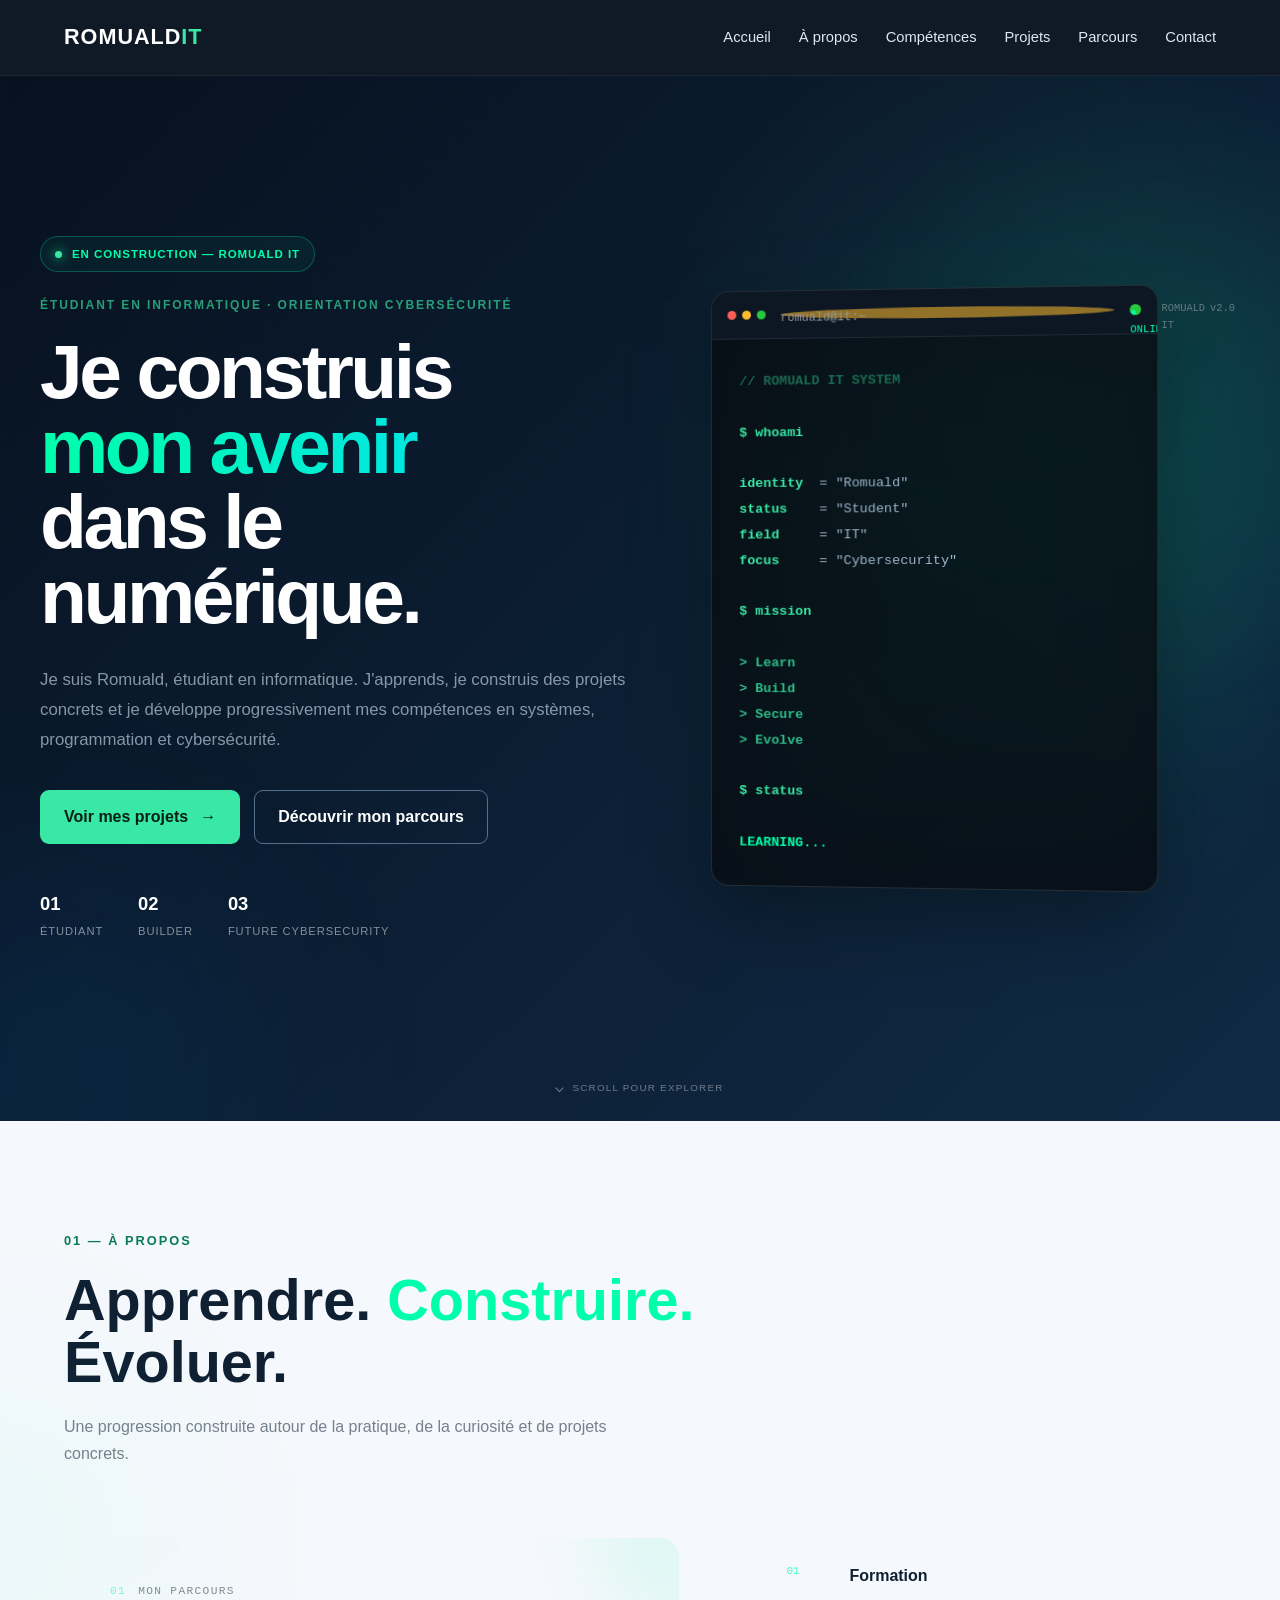
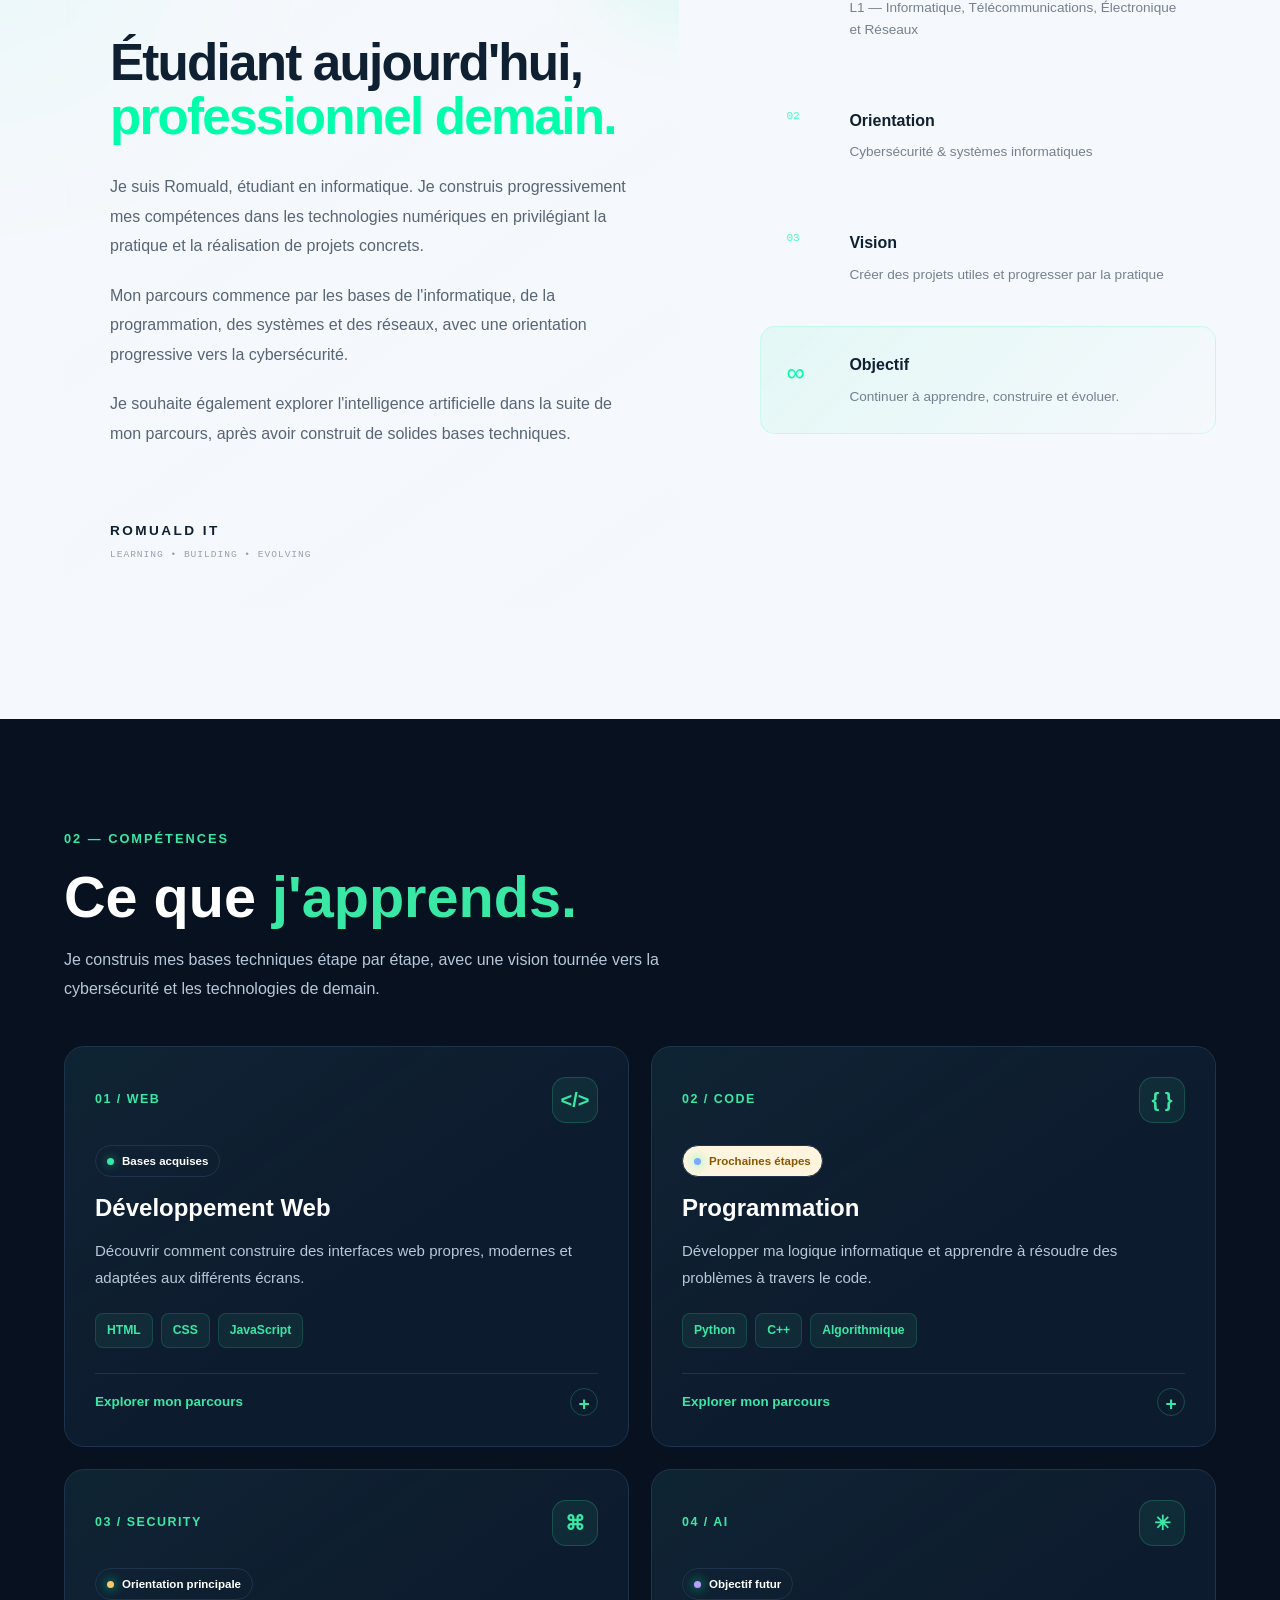
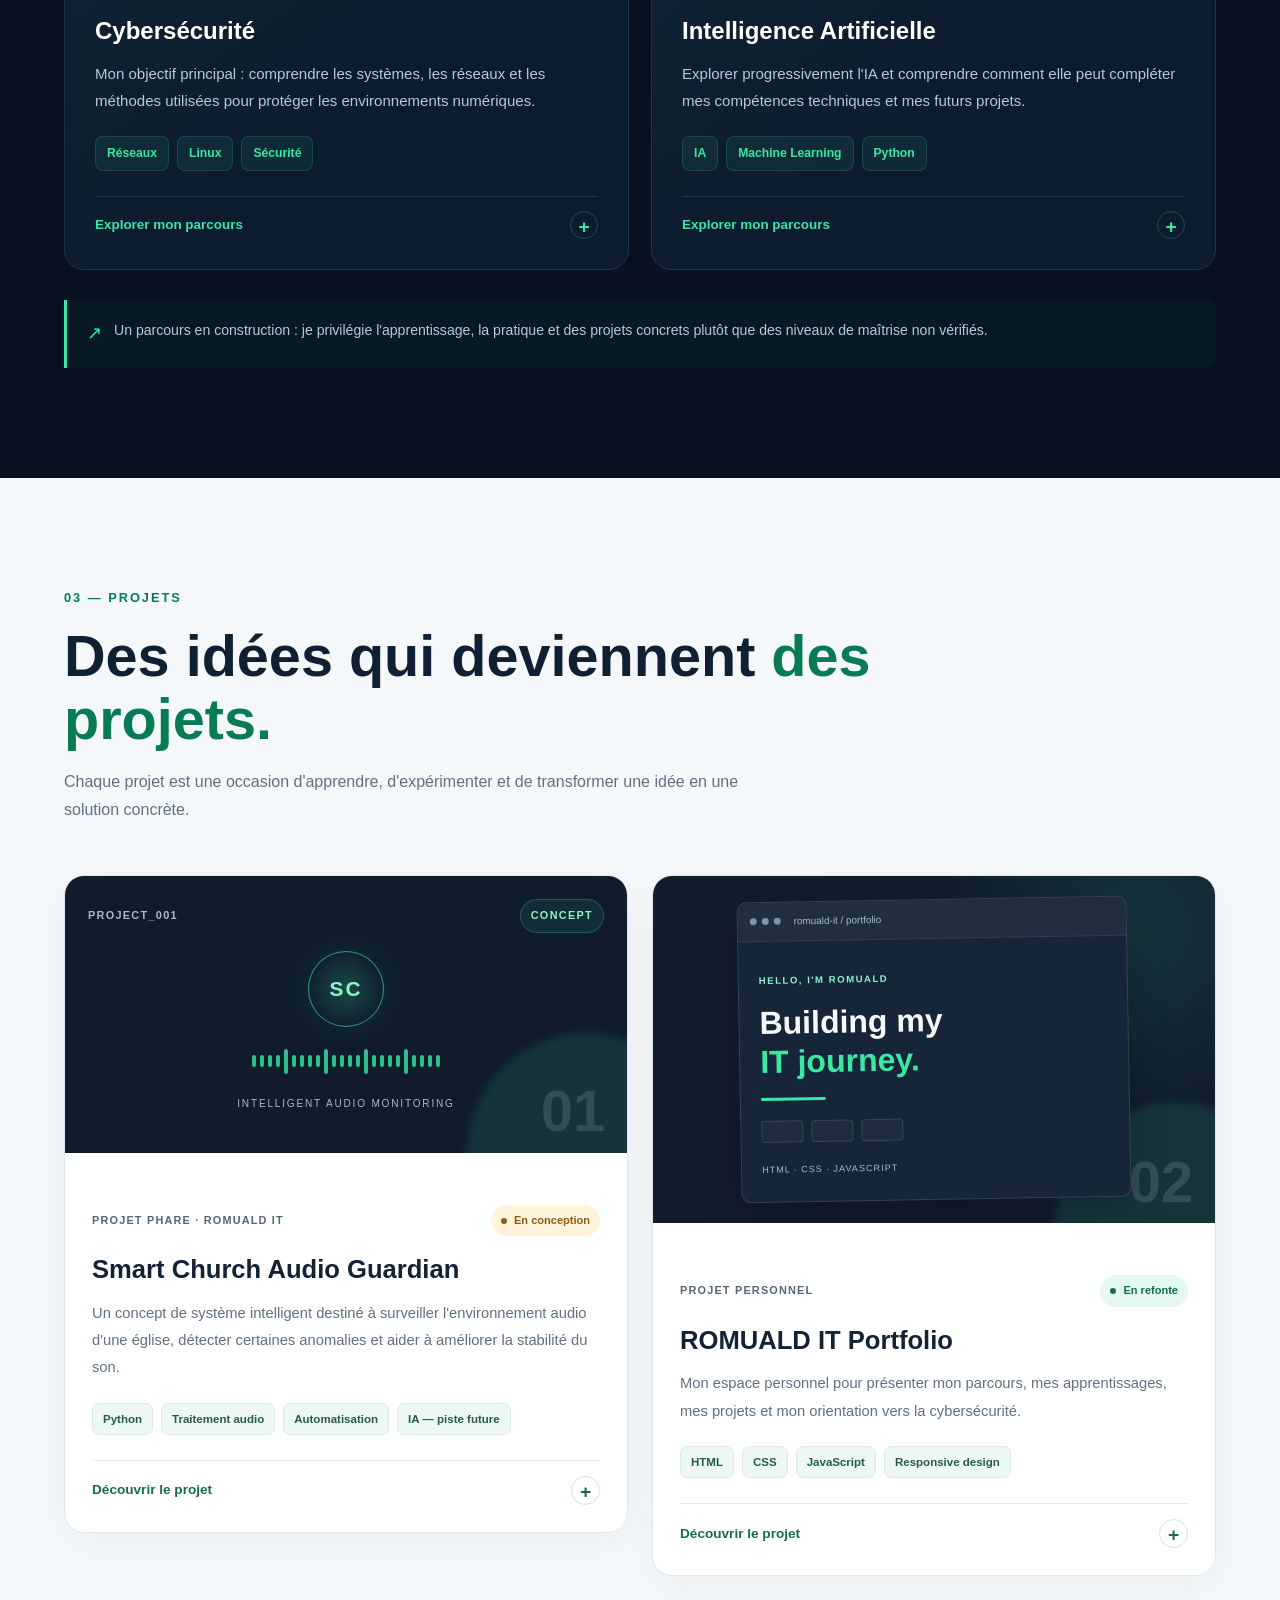
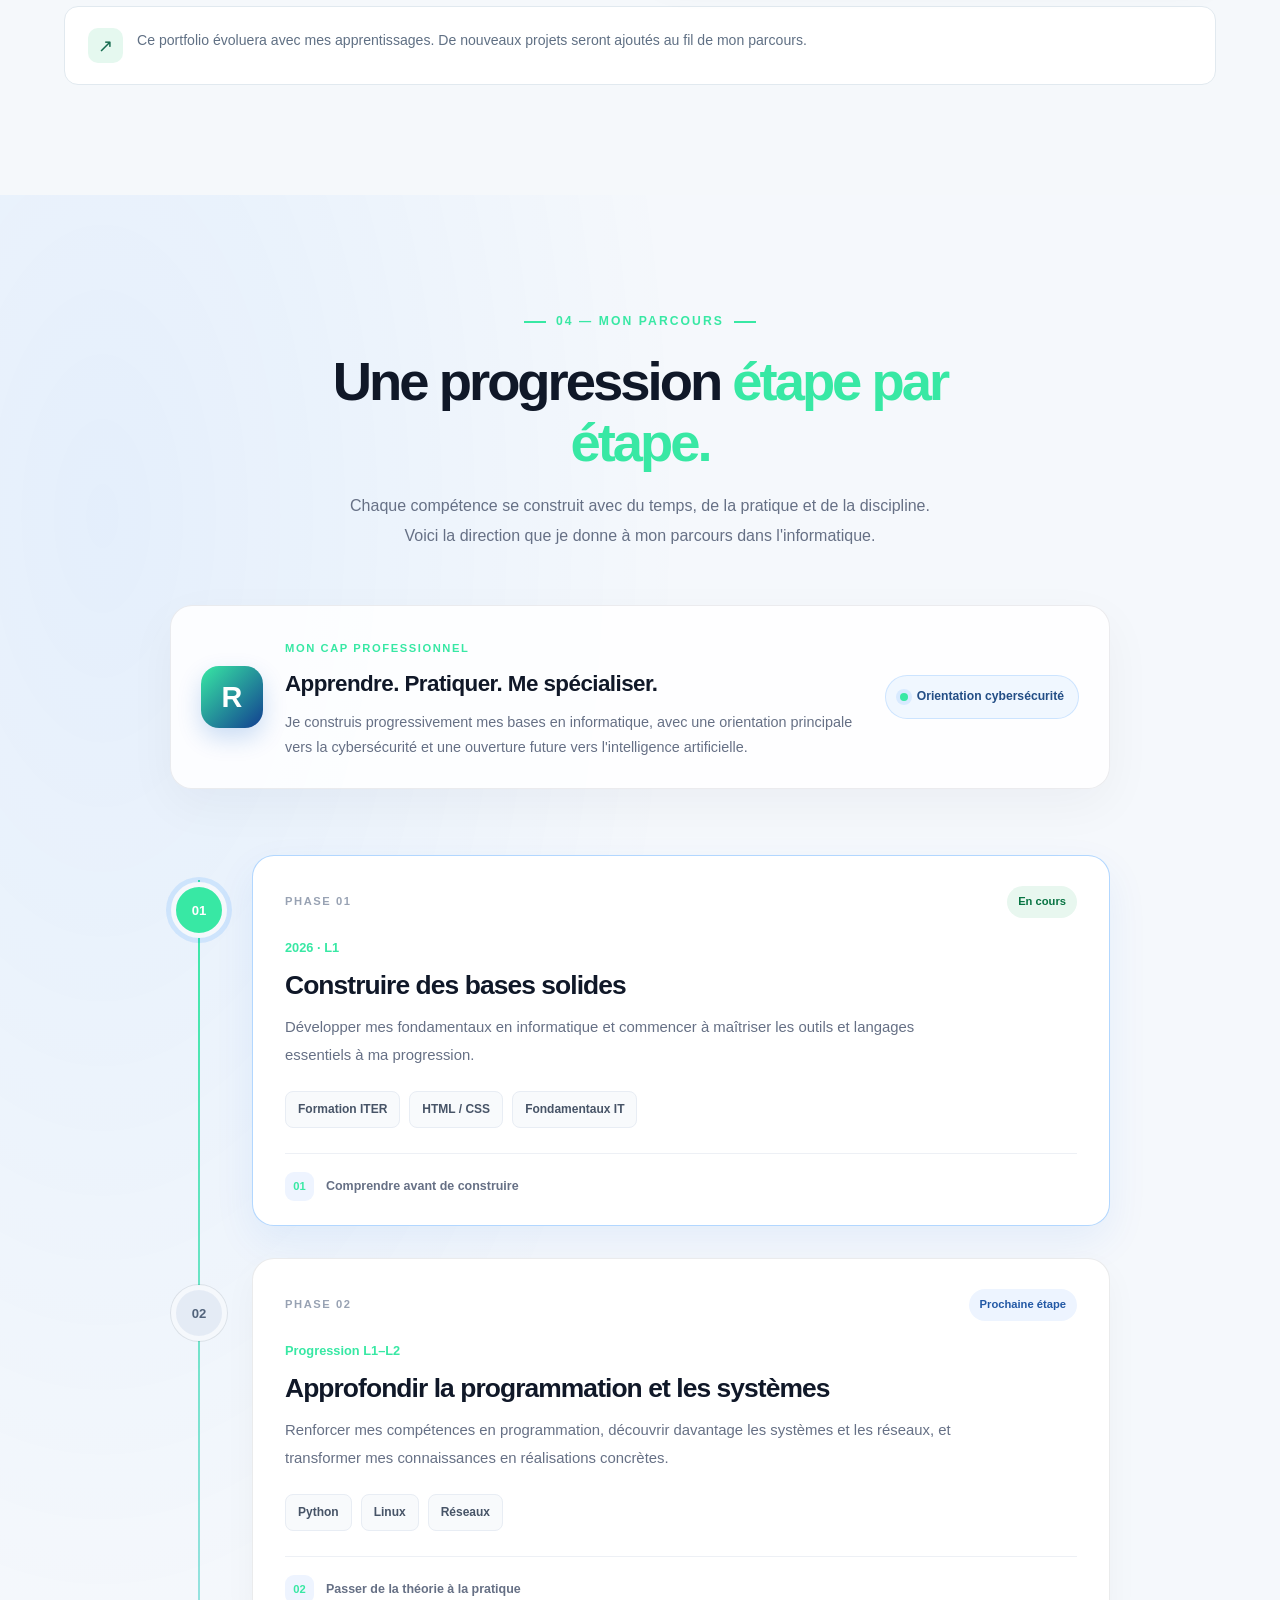
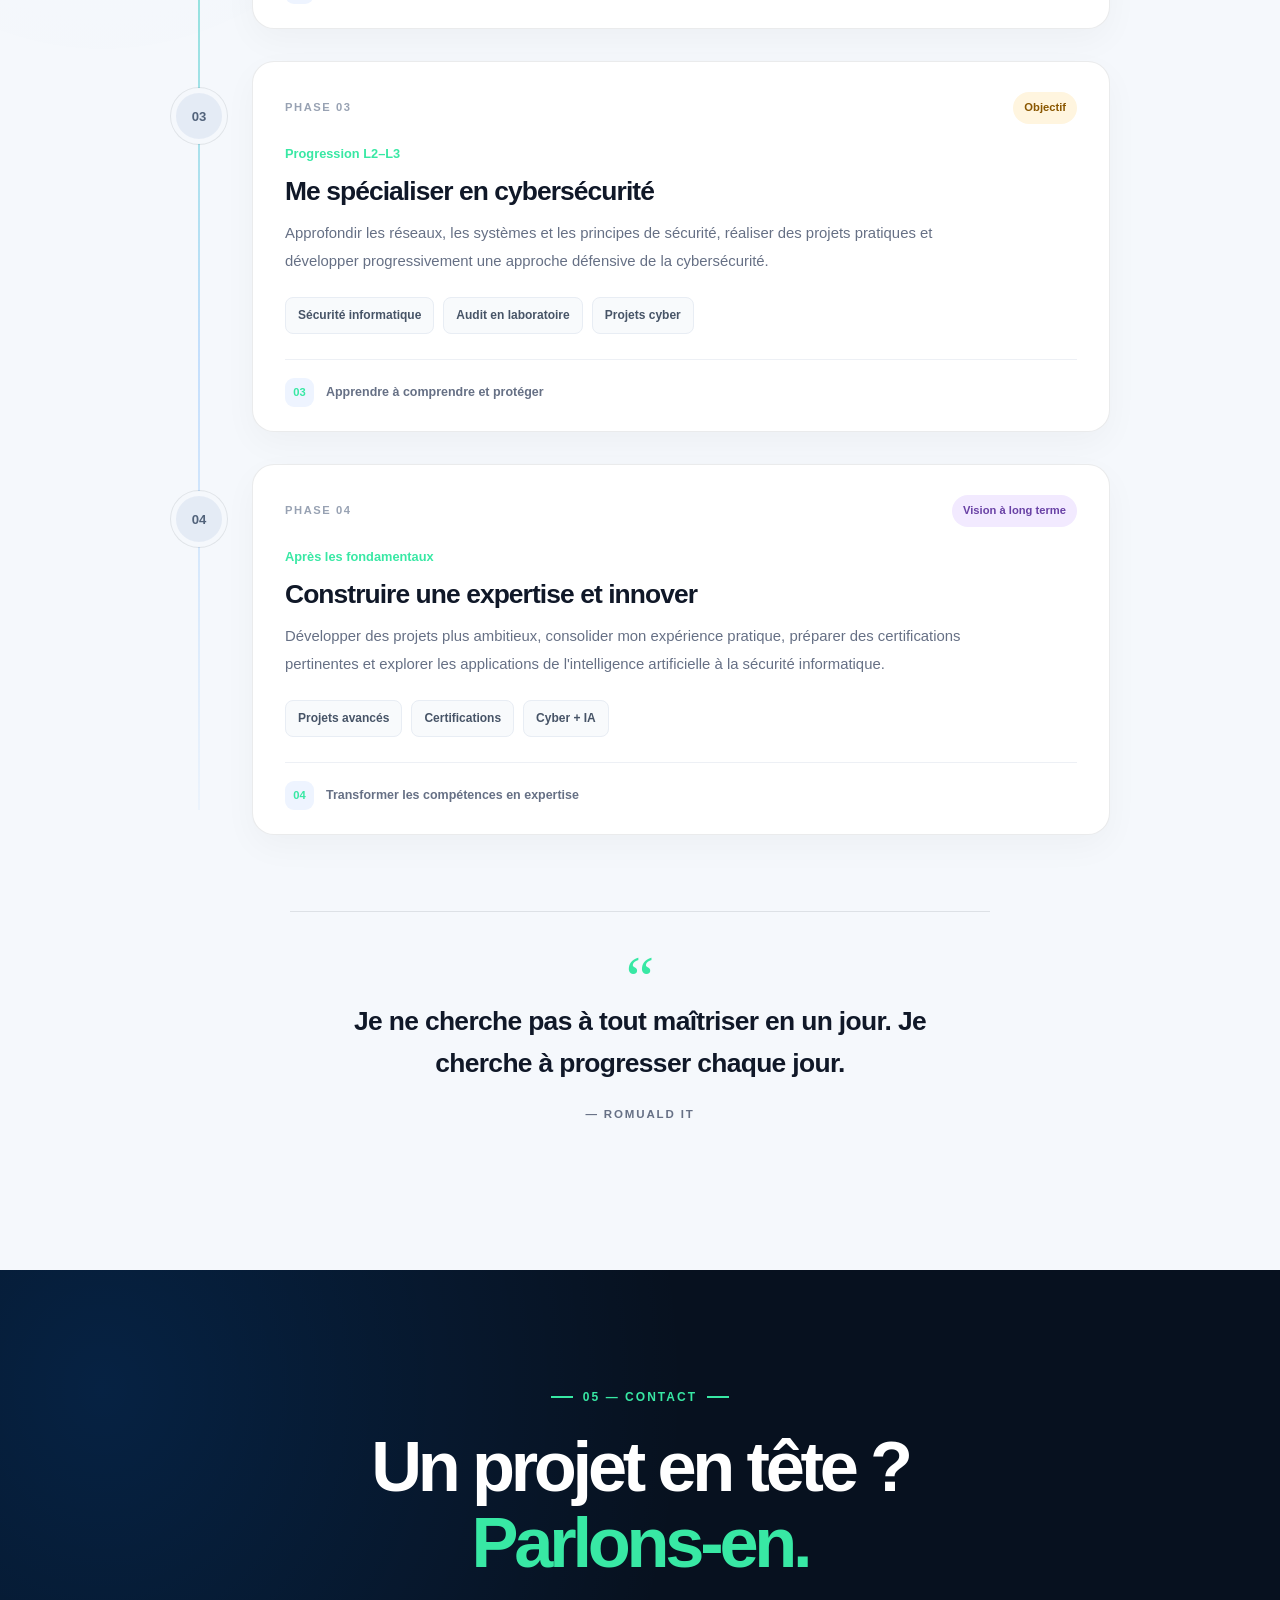
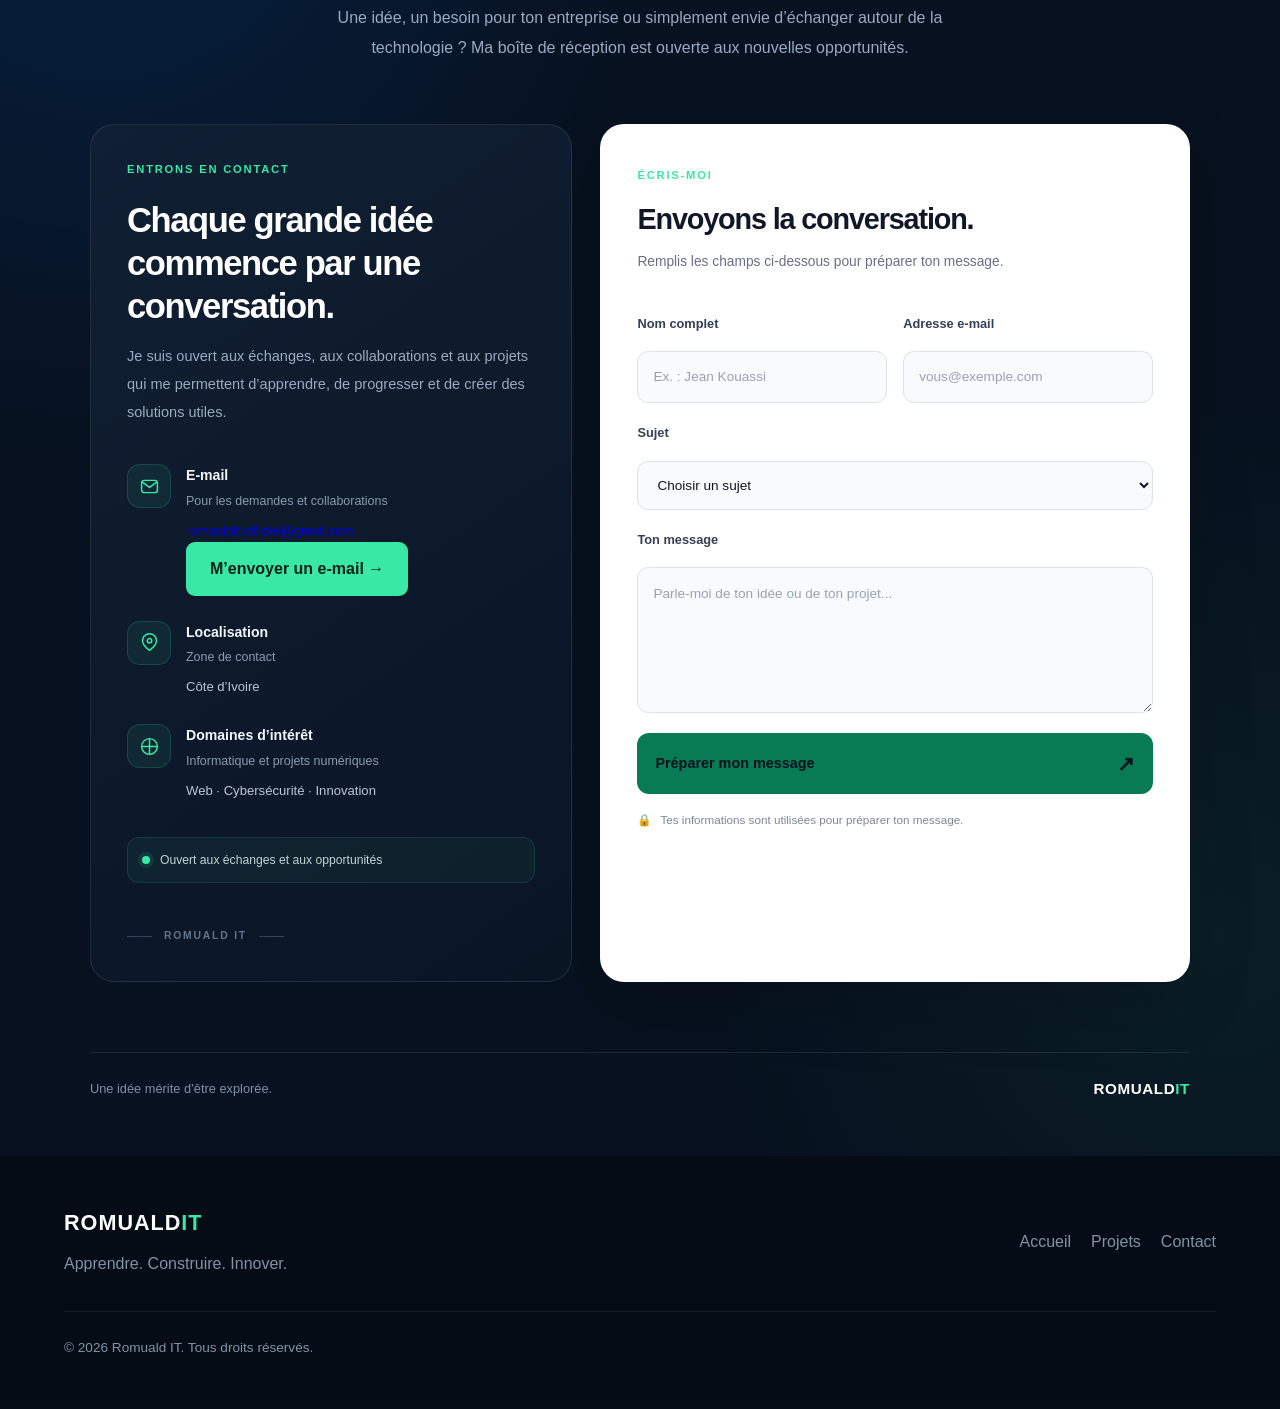
==== index.html @ 4426f656 "Update fmt.Println message from 'Hello' to 'Goodbye'" ====
<!DOCTYPE html>
<html lang="fr">

<head>
    <meta charset="UTF-8">

    <meta name="viewport" content="width=device-width, initial-scale=1.0">

    <meta name="description"
        content="Portfolio de Romuald IT, étudiant en informatique passionné par le développement et la cybersécurité.">

    <meta name="author" content="Romuald IT">

    <title>Romuald IT | Portfolio</title>

    <link rel="stylesheet" href="style.css">
    <link rel="icon" type="image/svg+xml" href="favicon.svg">
</head>

<body>

    <!-- =====================================================
         HEADER / NAVIGATION
    ====================================================== -->

    <header class="header">

        <div class="container nav-container">

            <a href="#home" class="logo">
                ROMUALD<span>IT</span>
            </a>

            <nav class="navbar" id="navbar">

                <a href="#home">Accueil</a>

                <a href="#about">À propos</a>

                <a href="#skills">Compétences</a>

                <a href="#projects">Projets</a>

                <a href="#journey">Parcours</a>

                <a href="#contact">Contact</a>

            </nav>

            <button class="menu-button" id="menuButton">
                ☰
            </button>

        </div>

    </header>


    <!-- =====================================================
         HERO / ACCUEIL
    ====================================================== -->

    <main>
<section class="hero" id="home">

    <div class="hero-grid"></div>

    <div class="container hero-container">

        <!-- CONTENU PRINCIPAL -->
        <div class="hero-content">

            <div class="hero-badge">
                <span class="status-dot"></span>
                EN CONSTRUCTION — ROMUALD IT
            </div>

            <p class="hero-small-title">
                ÉTUDIANT EN INFORMATIQUE · ORIENTATION CYBERSÉCURITÉ
            </p>

            <h1>
                Je construis
                <span>mon avenir</span>
                dans le numérique.
            </h1>

            <p class="hero-description">
                Je suis Romuald, étudiant en informatique.
                J'apprends, je construis des projets concrets
                et je développe progressivement mes compétences
                en systèmes, programmation et cybersécurité.
            </p>

            <div class="hero-buttons">

                <a href="#projects" class="button button-primary">
                    Voir mes projets
                    <span>→</span>
                </a>

                <a href="#about" class="button button-secondary">
                    Découvrir mon parcours
                </a>

            </div>

            <div class="hero-meta">

                <div>
                    <strong>01</strong>
                    <span>Étudiant</span>
                </div>

                <div>
                    <strong>02</strong>
                    <span>Builder</span>
                </div>

                <div>
                    <strong>03</strong>
                    <span>Future Cybersecurity</span>
                </div>

            </div>

        </div>


        <!-- TERMINAL -->
        <div class="hero-visual">

            <div class="terminal-glow"></div>

            <div class="terminal">

                <div class="terminal-header">

                    <div class="terminal-dots">
                        <span></span>
                        <span></span>
                        <span></span>
                    </div>

                    <span class="terminal-title">
                        romuald@it:~
                    </span>

                    <span class="terminal-status">
                        ● ONLINE
                    </span>

                </div>

                <div class="terminal-body">

<pre><span class="terminal-comment">// ROMUALD IT SYSTEM</span>

<span class="terminal-command">$ whoami</span>

<span class="terminal-key">identity</span>  = "Romuald"
<span class="terminal-key">status</span>    = "Student"
<span class="terminal-key">field</span>     = "IT"
<span class="terminal-key">focus</span>     = "Cybersecurity"

<span class="terminal-command">$ mission</span>

<span class="terminal-value">> Learn</span>
<span class="terminal-value">> Build</span>
<span class="terminal-value">> Secure</span>
<span class="terminal-value">> Evolve</span>

<span class="terminal-command">$ status</span>

<span id="terminalStatus">BUILDING...</span></pre>

                </div>

            </div>

            <div class="terminal-label">
                <span>ROMUALD IT</span>
                <span>v2.0</span>
            </div>

        </div>

    </div>

    <div class="hero-scroll">
        <span></span>
        SCROLL POUR EXPLORER
    </div>

</section>

        <!-- =====================================================
             ABOUT
        ====================================================== -->
        <section class="section about" id="about">

    <div class="container">

        <div class="section-heading about-heading">

            <p class="section-number">
                01 — À PROPOS
            </p>

            <h2>
                Apprendre.
                <span>Construire.</span>
                Évoluer.
            </h2>

            <p class="section-intro">
                Une progression construite autour de la pratique,
                de la curiosité et de projets concrets.
            </p>

        </div>


        <div class="about-v2-grid">

            <!-- TEXTE -->
            <div class="about-main">

                <div class="about-label">
                    <span>01</span>
                    MON PARCOURS
                </div>

                <h3>
                    Étudiant aujourd'hui,
                    <span>professionnel demain.</span>
                </h3>

                <p>
                    Je suis Romuald, étudiant en informatique.
                    Je construis progressivement mes compétences
                    dans les technologies numériques en privilégiant
                    la pratique et la réalisation de projets concrets.
                </p>

                <p>
                    Mon parcours commence par les bases de
                    l'informatique, de la programmation, des systèmes
                    et des réseaux, avec une orientation progressive
                    vers la cybersécurité.
                </p>

                <p>
                    Je souhaite également explorer l'intelligence
                    artificielle dans la suite de mon parcours,
                    après avoir construit de solides bases techniques.
                </p>

                <div class="about-signature">
                    <span>ROMUALD IT</span>
                    <small>LEARNING • BUILDING • EVOLVING</small>
                </div>

            </div>


            <!-- INFOS -->
            <div class="about-side">

                <div class="about-info-card">

                    <span class="about-card-number">01</span>

                    <div>
                        <strong>Formation</strong>
                        <p>L1 — Informatique, Télécommunications, Électronique et Réseaux</p>
                    </div>

                </div>


                <div class="about-info-card">

                    <span class="about-card-number">02</span>

                    <div>
                        <strong>Orientation</strong>
                        <p>Cybersécurité & systèmes informatiques</p>
                    </div>

                </div>


                <div class="about-info-card">

                    <span class="about-card-number">03</span>

                    <div>
                        <strong>Vision</strong>
                        <p>Créer des projets utiles et progresser par la pratique</p>
                    </div>

                </div>


                <div class="about-info-card about-highlight">

                    <span class="about-card-symbol">∞</span>

                    <div>
                        <strong>Objectif</strong>
                        <p>Continuer à apprendre, construire et évoluer.</p>
                    </div>

                </div>

            </div>

        </div>

    </div>

</section>

        
<!-- =====================================================
     02 — COMPÉTENCES
====================================================== -->

<section class="section skills-section" id="skills">

    <div class="container">

        <div class="section-heading">
            <p class="section-number">02 — COMPÉTENCES</p>

            <h2>
                Ce que
                <span>j'apprends.</span>
            </h2>

            <p class="skills-intro">
                Je construis mes bases techniques étape par étape,
                avec une vision tournée vers la cybersécurité
                et les technologies de demain.
            </p>
        </div>

        <div class="skills-grid">

            <!-- 01 — WEB -->
            <article class="skill-card skill-card-web">

                <div class="skill-card-top">
                    <span class="skill-number">01 / WEB</span>
                    <span class="skill-icon" aria-hidden="true">&lt;/&gt;</span>
                </div>

                <span class="skill-status status-learning">
                    <span class="status-dot"></span>
                   Bases acquises
                </span>

                <h3>Développement Web</h3>

                <p>
                    Découvrir comment construire des interfaces web
                    propres, modernes et adaptées aux différents écrans.
                </p>

                <div class="skill-tags">
                    <span>HTML</span>
                    <span>CSS</span>
                    <span>JavaScript</span>
                </div>

                <div class="skill-details" id="skill-details-web" hidden>
                    <h4>Mon parcours</h4>
                    <ul> 
<li><strong>HTML :</strong> bases acquises et mises en pratique pour structurer des pages web.</li>
<li><strong>CSS :</strong> bases acquises et mises en pratique pour concevoir et styliser des interfaces web.</li>
<li><strong>JavaScript :</strong> bases acquises et mises en pratique pour ajouter de l’interactivité aux pages web.</li>


                    </ul>
                </div>

                <button
                    class="skill-toggle"
                    type="button"
                    aria-expanded="false"
                    aria-controls="skill-details-web">
                    Explorer mon parcours
                    <span class="toggle-icon" aria-hidden="true">+</span>
                </button>

            </article>


            <!-- 02 — PROGRAMMATION -->
            <article class="skill-card skill-card-programming">

                <div class="skill-card-top">
                    <span class="skill-number">02 / CODE</span>
                    <span class="skill-icon" aria-hidden="true">{ }</span>
                </div>

                <span class="skill-status status-planned">
                    <span class="status-dot"></span>
                    Prochaines étapes
                </span>

                <h3>Programmation</h3>

                <p>
                    Développer ma logique informatique et apprendre
                    à résoudre des problèmes à travers le code.
                </p>

                <div class="skill-tags">
                    <span>Python</span>
                    <span>C++</span>
                    <span>Algorithmique</span>
                </div>

                <div class="skill-details" id="skill-details-programming" hidden>
                    <h4>Mon parcours</h4>
                    <ul>
                        <li><strong>Python :</strong> apprendre les fondamentaux.</li>
                        <li><strong>Algorithmique :</strong> comprendre la logique des solutions.</li>
                        <li><strong>C++ :</strong> explorer la programmation plus bas niveau.</li>
                    </ul>
                </div>

                <button
                    class="skill-toggle"
                    type="button"
                    aria-expanded="false"
                    aria-controls="skill-details-programming">
                    Explorer mon parcours
                    <span class="toggle-icon" aria-hidden="true">+</span>
                </button>

            </article>


            <!-- 03 — CYBERSÉCURITÉ -->
            <article class="skill-card skill-card-cyber">

                <div class="skill-card-top">
                    <span class="skill-number">03 / SECURITY</span>
                    <span class="skill-icon" aria-hidden="true">⌘</span>
                </div>

                <span class="skill-status status-goal">
                    <span class="status-dot"></span>
                    Orientation principale
                </span>

                <h3>Cybersécurité</h3>

                <p>
                    Mon objectif principal : comprendre les systèmes,
                    les réseaux et les méthodes utilisées pour
                    protéger les environnements numériques.
                </p>

                <div class="skill-tags">
                    <span>Réseaux</span>
                    <span>Linux</span>
                    <span>Sécurité</span>
                </div>

                <div class="skill-details" id="skill-details-cyber" hidden>
                    <h4>Mon parcours</h4>
                    <ul>
                        <li><strong>Réseaux :</strong> comprendre les communications.</li>
                        <li><strong>Systèmes :</strong> découvrir Linux et son fonctionnement.</li>
                        <li><strong>Sécurité :</strong> étudier les vulnérabilités et les protections.</li>
                    </ul>
                    <p class="skill-note">
                        Objectif : acquérir des bases solides avant de me spécialiser.
                    </p>
                </div>

                <button
                    class="skill-toggle"
                    type="button"
                    aria-expanded="false"
                    aria-controls="skill-details-cyber">
                    Explorer mon parcours
                    <span class="toggle-icon" aria-hidden="true">+</span>
                </button>

            </article>


            <!-- 04 — INTELLIGENCE ARTIFICIELLE -->
            <article class="skill-card skill-card-ai">

                <div class="skill-card-top">
                    <span class="skill-number">04 / AI</span>
                    <span class="skill-icon" aria-hidden="true">✳</span>
                </div>

                <span class="skill-status status-future">
                    <span class="status-dot"></span>
                    Objectif futur
                </span>

                <h3>Intelligence Artificielle</h3>

                <p>
                    Explorer progressivement l'IA et comprendre
                    comment elle peut compléter mes compétences
                    techniques et mes futurs projets.
                </p>

                <div class="skill-tags">
                    <span>IA</span>
                    <span>Machine Learning</span>
                    <span>Python</span>
                </div>

                <div class="skill-details" id="skill-details-ai" hidden>
                    <h4>Mon parcours</h4>
                    <ul>
                        <li><strong>Fondamentaux :</strong> consolider les bases en programmation.</li>
                        <li><strong>Concepts IA :</strong> comprendre les notions essentielles.</li>
                        <li><strong>Projets :</strong> expérimenter lorsque les bases seront acquises.</li>
                    </ul>
                </div>

                <button
                    class="skill-toggle"
                    type="button"
                    aria-expanded="false"
                    aria-controls="skill-details-ai">
                    Explorer mon parcours
                    <span class="toggle-icon" aria-hidden="true">+</span>
                </button>

            </article>

        </div>

        <p class="skills-disclaimer">
            <span aria-hidden="true">↗</span>
            Un parcours en construction : je privilégie l'apprentissage,
            la pratique et des projets concrets plutôt que des niveaux
            de maîtrise non vérifiés.
        </p>

    </div>

</section>

<!-- =====================================================
     03 — PROJETS
====================================================== -->

<section class="section projects" id="projects">

    <div class="container">

        <div class="section-heading">

            <p class="section-number">03 — PROJETS</p>

            <h2>
                Des idées qui deviennent
                <span>des projets.</span>
            </h2>

            <p class="projects-intro">
                Chaque projet est une occasion d'apprendre,
                d'expérimenter et de transformer une idée
                en une solution concrète.
            </p>

        </div>


        <div class="projects-grid">

            <!-- =========================================
                 PROJET 01 — SMART CHURCH AUDIO GUARDIAN
            ========================================== -->

            <article class="project-card project-featured">

                <div class="project-visual project-visual-audio">

                    <div class="project-visual-top">
                        <span class="project-code">PROJECT_001</span>
                        <span class="project-visual-status">
                            CONCEPT
                        </span>
                    </div>

                    <div class="audio-interface">

                        <div class="audio-orb">
                            <span>SC</span>
                        </div>

                        <div class="audio-wave" aria-hidden="true">
                            <i></i><i></i><i></i><i></i>
                            <i></i><i></i><i></i><i></i>
                            <i></i><i></i><i></i><i></i>
                            <i></i><i></i><i></i><i></i>
                            <i></i><i></i><i></i><i></i>
                            <i></i><i></i><i></i><i></i>
                        </div>

                        <p class="audio-label">
                            INTELLIGENT AUDIO MONITORING
                        </p>

                    </div>

                    <span class="project-visual-index">01</span>

                </div>


                <div class="project-content">

                    <div class="project-meta">
                        <span class="project-category">
                            PROJET PHARE · ROMUALD IT
                        </span>
                        <span class="project-status status-concept">
                            En conception
                        </span>
                    </div>

                    <h3>Smart Church Audio Guardian</h3>

                    <p class="project-description">
                        Un concept de système intelligent destiné
                        à surveiller l'environnement audio d'une église,
                        détecter certaines anomalies et aider à
                        améliorer la stabilité du son.
                    </p>

                    <div class="project-tags">
                        <span>Python</span>
                        <span>Traitement audio</span>
                        <span>Automatisation</span>
                        <span>IA — piste future</span>
                    </div>

                    <div
                        class="project-details"
                        id="project-details-audio"
                        hidden
                    >

                        <h4>Vision du projet</h4>

                        <p>
                            L'objectif est de concevoir progressivement
                            un système capable d'analyser certains
                            paramètres audio, de repérer des anomalies
                            et de proposer ou appliquer des corrections
                            adaptées lorsque cela sera techniquement possible.
                        </p>

                        <h4>Étapes envisagées</h4>

                        <ul>
                            <li>Étudier les problèmes audio courants.</li>
                            <li>Construire un premier prototype en Python.</li>
                            <li>Tester la détection d'anomalies sur des données audio.</li>
                            <li>Évaluer les possibilités de correction automatique.</li>
                        </ul>

                        <p class="project-honesty-note">
                            Projet en préparation : le système complet
                            n'est pas encore présenté comme opérationnel.
                        </p>

                    </div>

                    <button
                        class="project-toggle"
                        type="button"
                        aria-expanded="false"
                        aria-controls="project-details-audio"
                    >
                        <span class="project-toggle-label">
                            Découvrir le projet
                        </span>
                        <span class="project-toggle-icon" aria-hidden="true">+</span>
                    </button>

                </div>

            </article>


            <!-- =========================================
                 PROJET 02 — PORTFOLIO
            ========================================== -->

            <article class="project-card">

                <div class="project-visual project-visual-portfolio">

                    <div class="portfolio-window">

                        <div class="portfolio-window-bar">
                            <span></span>
                            <span></span>
                            <span></span>
                            <p>romuald-it / portfolio</p>
                        </div>

                        <div class="portfolio-window-content">

                            <span class="portfolio-mini-label">
                                HELLO, I'M ROMUALD
                            </span>

                            <div class="portfolio-mini-title">
                                Building my
                                <strong>IT journey.</strong>
                            </div>

                            <div class="portfolio-mini-line"></div>

                            <div class="portfolio-mini-blocks">
                                <span></span>
                                <span></span>
                                <span></span>
                            </div>

                            <div class="portfolio-mini-footer">
                                HTML · CSS · JAVASCRIPT
                            </div>

                        </div>

                    </div>

                    <span class="project-visual-index">02</span>

                </div>


                <div class="project-content">

                    <div class="project-meta">
                        <span class="project-category">
                            PROJET PERSONNEL
                        </span>
                        <span class="project-status status-progress">
                            En refonte
                        </span>
                    </div>

                    <h3>ROMUALD IT Portfolio</h3>

                    <p class="project-description">
                        Mon espace personnel pour présenter mon parcours,
                        mes apprentissages, mes projets et mon orientation
                        vers la cybersécurité.
                    </p>

                    <div class="project-tags">
                        <span>HTML</span>
                        <span>CSS</span>
                        <span>JavaScript</span>
                        <span>Responsive design</span>
                    </div>

                    <div
                        class="project-details"
                        id="project-details-portfolio"
                        hidden
                    >

                        <h4>Objectifs de la refonte</h4>

                        <ul>
                            <li>Créer une expérience visuelle cohérente.</li>
                            <li>Améliorer l'affichage sur mobile et ordinateur.</li>
                            <li>Présenter les projets avec transparence.</li>
                            <li>Faire évoluer le portfolio avec mon parcours.</li>
                        </ul>

                        <p class="project-honesty-note">
                            Version en cours d'amélioration.
                        </p>

                    </div>

                    <button
                        class="project-toggle"
                        type="button"
                        aria-expanded="false"
                        aria-controls="project-details-portfolio"
                    >
                        <span class="project-toggle-label">
                            Découvrir le projet
                        </span>
                        <span class="project-toggle-icon" aria-hidden="true">+</span>
                    </button>

                </div>

            </article>

        </div>


        <div class="projects-footer">

            <span class="projects-footer-icon" aria-hidden="true">↗</span>

            <p>
                Ce portfolio évoluera avec mes apprentissages.
                De nouveaux projets seront ajoutés au fil de mon parcours.
            </p>

        </div>

    </div>

</section>

 
<!-- =========================
     04 — PARCOURS V2
========================== -->
<section class="section journey journey-v2" id="journey">
  <div class="container">

    <div class="section-heading journey-heading">
      <span class="section-kicker">04 — MON PARCOURS</span>
      <h2>Une progression <span>étape par étape.</span></h2>
      <p>
        Chaque compétence se construit avec du temps, de la pratique
        et de la discipline. Voici la direction que je donne à mon parcours
        dans l'informatique.
      </p>
    </div>

    <div class="journey-intro">
      <div class="journey-intro-icon">
        <span>R</span>
      </div>

      <div class="journey-intro-text">
        <span class="journey-eyebrow">MON CAP PROFESSIONNEL</span>
        <h3>Apprendre. Pratiquer. Me spécialiser.</h3>
        <p>
          Je construis progressivement mes bases en informatique,
          avec une orientation principale vers la cybersécurité
          et une ouverture future vers l'intelligence artificielle.
        </p>
      </div>

      <div class="journey-focus">
        <span class="journey-focus-dot"></span>
        Orientation cybersécurité
      </div>
    </div>

    <div class="timeline timeline-v2">

      <!-- ÉTAPE 01 -->
      <article class="timeline-item journey-step is-current">
        <div class="timeline-marker">
          <span class="timeline-dot">01</span>
        </div>

        <div class="timeline-content journey-card">
          <div class="journey-card-top">
            <span class="journey-phase">PHASE 01</span>
            <span class="journey-status status-current">
              En cours
            </span>
          </div>

          <span class="journey-period">2026 · L1</span>

          <h3>Construire des bases solides</h3>

          <p>
            Développer mes fondamentaux en informatique et commencer
            à maîtriser les outils et langages essentiels à ma progression.
          </p>

          <div class="journey-tags">
            <span>Formation ITER</span>
            <span>HTML / CSS</span>
            <span>Fondamentaux IT</span>
          </div>

          <div class="journey-card-footer">
            <span class="journey-footer-icon">01</span>
            <span>Comprendre avant de construire</span>
          </div>
        </div>
      </article>

      <!-- ÉTAPE 02 -->
      <article class="timeline-item journey-step">
        <div class="timeline-marker">
          <span class="timeline-dot">02</span>
        </div>

        <div class="timeline-content journey-card">
          <div class="journey-card-top">
            <span class="journey-phase">PHASE 02</span>
            <span class="journey-status status-next">
              Prochaine étape
            </span>
          </div>

          <span class="journey-period">Progression L1–L2</span>

          <h3>Approfondir la programmation et les systèmes</h3>

          <p>
            Renforcer mes compétences en programmation, découvrir
            davantage les systèmes et les réseaux, et transformer
            mes connaissances en réalisations concrètes.
          </p>

          <div class="journey-tags">
            <span>Python</span>
            <span>Linux</span>
            <span>Réseaux</span>
          </div>

          <div class="journey-card-footer">
            <span class="journey-footer-icon">02</span>
            <span>Passer de la théorie à la pratique</span>
          </div>
        </div>
      </article>

      <!-- ÉTAPE 03 -->
      <article class="timeline-item journey-step">
        <div class="timeline-marker">
          <span class="timeline-dot">03</span>
        </div>

        <div class="timeline-content journey-card">
          <div class="journey-card-top">
            <span class="journey-phase">PHASE 03</span>
            <span class="journey-status status-planned">
              Objectif
            </span>
          </div>

          <span class="journey-period">Progression L2–L3</span>

          <h3>Me spécialiser en cybersécurité</h3>

          <p>
            Approfondir les réseaux, les systèmes et les principes
            de sécurité, réaliser des projets pratiques et développer
            progressivement une approche défensive de la cybersécurité.
          </p>

          <div class="journey-tags">
            <span>Sécurité informatique</span>
            <span>Audit en laboratoire</span>
            <span>Projets cyber</span>
          </div>

          <div class="journey-card-footer">
            <span class="journey-footer-icon">03</span>
            <span>Apprendre à comprendre et protéger</span>
          </div>
        </div>
      </article>

      <!-- ÉTAPE 04 -->
      <article class="timeline-item journey-step">
        <div class="timeline-marker">
          <span class="timeline-dot">04</span>
        </div>

        <div class="timeline-content journey-card">
          <div class="journey-card-top">
            <span class="journey-phase">PHASE 04</span>
            <span class="journey-status status-vision">
              Vision à long terme
            </span>
          </div>

          <span class="journey-period">Après les fondamentaux</span>

          <h3>Construire une expertise et innover</h3>

          <p>
            Développer des projets plus ambitieux, consolider mon
            expérience pratique, préparer des certifications pertinentes
            et explorer les applications de l'intelligence artificielle
            à la sécurité informatique.
          </p>

          <div class="journey-tags">
            <span>Projets avancés</span>
            <span>Certifications</span>
            <span>Cyber + IA</span>
          </div>

          <div class="journey-card-footer">
            <span class="journey-footer-icon">04</span>
            <span>Transformer les compétences en expertise</span>
          </div>
        </div>
      </article>

    </div>

    <div class="journey-closing">
      <span class="journey-closing-mark">“</span>
      <p>
        Je ne cherche pas à tout maîtriser en un jour.
        Je cherche à progresser chaque jour.
      </p>
      <span class="journey-closing-signature">— ROMUALD IT</span>
    </div>

  </div>
</section>

<!-- =========================
     05 — CONTACT V2
========================== -->
<section class="section contact contact-v2" id="contact">
  <div class="container">

    <div class="contact-heading">
      <span class="contact-kicker">05 — CONTACT</span>
      <h2>Un projet en tête ?<br /><span>Parlons-en.</span></h2>
      <p>
        Une idée, un besoin pour ton entreprise ou simplement envie
        d’échanger autour de la technologie ? Ma boîte de réception
        est ouverte aux nouvelles opportunités.
      </p>
    </div>

    <div class="contact-layout">

      <!-- COLONNE INFORMATIONS -->
      <aside class="contact-info">
        <span class="contact-label">ENTRONS EN CONTACT</span>

        <h3>Chaque grande idée commence par une conversation.</h3>

        <p class="contact-info-description">
          Je suis ouvert aux échanges, aux collaborations et aux projets
          qui me permettent d’apprendre, de progresser et de créer
          des solutions utiles.
        </p>

        <div class="contact-methods">

          <div class="contact-method">
            <span class="contact-method-icon" aria-hidden="true">
              <svg viewBox="0 0 24 24" fill="none">
                <rect x="3" y="5" width="18" height="14" rx="3"
                  stroke="currentColor" stroke-width="1.7"/>
                <path d="m4 7 8 6 8-6"
                  stroke="currentColor" stroke-width="1.7"
                  stroke-linecap="round" stroke-linejoin="round"/>
              </svg>
            </span>

            <div>
              <span class="contact-method-title">E-mail</span>
              <p>Pour les demandes et collaborations</p>
              <!-- Remplace par ton adresse e-mail réelle -->
              
<span class="contact-method-value">
  <a href="mailto:romualdit.officiel@gmail.com">
    romualdit.officiel@gmail.com
  </a>
</span>

<a
  class="button button-primary"
  href="mailto:romualdit.officiel@gmail.com?subject=Contact%20depuis%20ROMUALD%20IT"
>
  M’envoyer un e-mail →
</a>

            </div>
          </div>

          <div class="contact-method">
            <span class="contact-method-icon" aria-hidden="true">
              <svg viewBox="0 0 24 24" fill="none">
                <path d="M20 10c0 5-8 11-8 11S4 15 4 10a8 8 0 1 1 16 0Z"
                  stroke="currentColor" stroke-width="1.7"/>
                <circle cx="12" cy="10" r="2.5"
                  stroke="currentColor" stroke-width="1.7"/>
              </svg>
            </span>

            <div>
              <span class="contact-method-title">Localisation</span>
              <p>Zone de contact</p>
              <span class="contact-method-value">Côte d’Ivoire</span>
            </div>
          </div>

          <div class="contact-method">
            <span class="contact-method-icon" aria-hidden="true">
              <svg viewBox="0 0 24 24" fill="none">
                <path d="M12 3v18M3 12h18"
                  stroke="currentColor" stroke-width="1.7"
                  stroke-linecap="round"/>
                <circle cx="12" cy="12" r="9"
                  stroke="currentColor" stroke-width="1.7"/>
              </svg>
            </span>

            <div>
              <span class="contact-method-title">Domaines d’intérêt</span>
              <p>Informatique et projets numériques</p>
              <span class="contact-method-value">
                Web · Cybersécurité · Innovation
              </span>
            </div>
          </div>

        </div>

        <div class="contact-availability">
          <span class="contact-availability-dot"></span>
          <span>Ouvert aux échanges et aux opportunités</span>
        </div>

        <div class="contact-decoration" aria-hidden="true">
          <span class="contact-decoration-line"></span>
          <span>ROMUALD IT</span>
          <span class="contact-decoration-line"></span>
        </div>
      </aside>

      <!-- FORMULAIRE -->
      <div class="contact-form-card">
        <div class="contact-form-heading">
          <span class="contact-form-step">ÉCRIS-MOI</span>
          <h3>Envoyons la conversation.</h3>
          <p>Remplis les champs ci-dessous pour préparer ton message.</p>
        </div>

        <form class="contact-form contact-form-v2" id="contactForm">

          <div class="contact-fields-row">
            <div class="form-group">
              <label for="name">Nom complet</label>
              <input
                type="text"
                id="name"
                name="name"
                placeholder="Ex. : Jean Kouassi"
                autocomplete="name"
                required
              />
            </div>

            <div class="form-group">
              <label for="email">Adresse e-mail</label>
              <input
                type="email"
                id="email"
                name="email"
                placeholder="vous@exemple.com"
                autocomplete="email"
                required
              />
            </div>
          </div>

          <div class="form-group">
            <label for="subject">Sujet</label>
            <select id="subject" name="subject" required>
              <option value="" disabled selected>
                Choisir un sujet
              </option>
              <option value="Création de site web">
                Création de site web
              </option>
              <option value="Refonte de site web">
                Refonte de site web
              </option>
              <option value="Collaboration ou partenariat">
                Collaboration ou partenariat
              </option>
              <option value="Échange autour de l'informatique">
                Échange autour de l’informatique
              </option>
              <option value="Autre demande">Autre demande</option>
            </select>
          </div>

          <div class="form-group">
            <label for="message">Ton message</label>
            <textarea
              id="message"
              name="message"
              rows="5"
              placeholder="Parle-moi de ton idée ou de ton projet..."
              required
            ></textarea>
          </div>

          <button type="submit" class="contact-submit">
            <span>Préparer mon message</span>
            <span class="contact-submit-arrow" aria-hidden="true">↗</span>
          </button>

          <p id="formMessage" class="form-message" role="status"
            aria-live="polite"></p>

          <p class="contact-form-note">
            <span aria-hidden="true">🔒</span>
            Tes informations sont utilisées pour préparer ton message.
          </p>

        </form>
      </div>

    </div>

    <div class="contact-bottom">
      <span>Une idée mérite d’être explorée.</span>
      <span class="contact-bottom-brand">ROMUALD<span>IT</span></span>
    </div>

  </div>
</section>

    <!-- =====================================================
         FOOTER
    ====================================================== -->

    <footer class="footer">

        <div class="container footer-container">

            <div>

                <a href="#home" class="logo">
                    ROMUALD<span>IT</span>
                </a>

                <p>
                    Apprendre. Construire. Innover.
                </p>

            </div>


            <div class="footer-links">

                <a href="#home">
                    Accueil
                </a>

                <a href="#projects">
                    Projets
                </a>

                <a href="#contact">
                    Contact
                </a>

            </div>


            <p class="copyright">
                © 2026 Romuald IT. Tous droits réservés.
            </p>

        </div>

    </footer>


    <!-- =====================================================
         JAVASCRIPT
         Le fichier JavaScript sera chargé ici.
    ====================================================== -->

    <script src="script.js"></script>

</body>

</html>
---- style.css ----
/* =========================================================
   ROMUALD IT — STYLE.CSS
   ========================================================= */


/* =========================================================
   1. RESET & VARIABLES
   ========================================================= */

* {
    margin: 0;
    padding: 0;
    box-sizing: border-box;
}

:root {
    --background: #07111f;
    --background-light: #f5f8fc;
    --background-card: #0d1b2e;

    --white: #ffffff;
    --text-dark: #102033;
    --text-light: #b8c7d9;
    --text-muted: #718095;

    --accent: #38e8a4;
    --accent-dark: #087b55;

    --border-dark: #20334c;
    --border-light: #dce4ed;

    --shadow: 0 20px 60px rgba(0, 0, 0, 0.15);

    --transition: 0.3s ease;
}


/* =========================================================
   2. GLOBAL
   ========================================================= */

html {
    scroll-behavior: smooth;
}

body {
    font-family: Arial, Helvetica, sans-serif;
    background: var(--background-light);
    color: var(--text-dark);
    line-height: 1.6;
}

a {
    text-decoration: none;
}

button,
input,
textarea {
    font-family: inherit;
}

.container {
    width: 90%;
    max-width: 1200px;
    margin: 0 auto;
}


/* =========================================================
   3. HEADER
   ========================================================= */

.header {
    position: sticky;
    top: 0;
    z-index: 1000;

    height: 76px;

    background: rgba(7, 17, 31, 0.96);

    border-bottom: 1px solid rgba(255, 255, 255, 0.05);

    backdrop-filter: blur(10px);
}

.nav-container {
    height: 100%;

    display: flex;
    align-items: center;
    justify-content: space-between;
}


/* LOGO */

.logo {
    color: var(--white);

    font-size: 1.35rem;

    font-weight: 900;

    letter-spacing: 1px;
}

.logo span {
    color: var(--accent);
}


/* NAVIGATION */

.navbar {
    display: flex;

    align-items: center;

    gap: 28px;
}

.navbar a {
    position: relative;

    color: #dce7f5;

    font-size: 0.92rem;

    transition: var(--transition);
}

.navbar a::after {
    content: "";

    position: absolute;

    left: 0;
    bottom: -7px;

    width: 0;
    height: 2px;

    background: var(--accent);

    transition: var(--transition);
}

.navbar a:hover {
    color: var(--accent);
}

.navbar a:hover::after {
    width: 100%;
}


/* MENU MOBILE */

.menu-button {
    display: none;

    background: transparent;

    border: none;

    color: var(--white);

    font-size: 1.8rem;

    cursor: pointer;
}


/* =========================================================
   4. HERO
   ========================================================= */

.hero {
    min-height: calc(100vh - 76px);

    background:
        radial-gradient(
            circle at 80% 30%,
            rgba(56, 232, 164, 0.08),
            transparent 30%
        ),
        linear-gradient(
            135deg,
            #07111f,
            #102a45
        );

    color: var(--white);

    display: flex;

    align-items: center;

    padding: 100px 0;
}

.hero-container {
    display: grid;

    grid-template-columns: 1.15fr 0.85fr;

    align-items: center;

    gap: 70px;
}


/* PETIT TITRE */

.hero-small-title {
    color: var(--accent);

    font-size: 0.8rem;

    font-weight: 800;

    letter-spacing: 2px;

    margin-bottom: 20px;
}


/* TITRE PRINCIPAL */

.hero h1 {
    font-size: clamp(
        2.7rem,
        6vw,
        5.5rem
    );

    line-height: 1.02;

    font-weight: 900;

    max-width: 850px;
}

.hero h1 span {
    color: var(--accent);
}


/* DESCRIPTION */

.hero-description {
    max-width: 650px;

    margin-top: 30px;

    color: var(--text-light);

    font-size: 1.08rem;
}


/* BOUTONS */

.hero-buttons {
    display: flex;

    align-items: center;

    gap: 15px;

    margin-top: 35px;

    flex-wrap: wrap;
}

.button {
    display: inline-flex;

    align-items: center;

    justify-content: center;

    padding: 13px 23px;

    border-radius: 9px;

    border: 1px solid transparent;

    font-weight: 800;

    cursor: pointer;

    transition: var(--transition);
}

.button-primary {
    background: var(--accent);

    color: #062018;
}

.button-primary:hover {
    transform: translateY(-3px);

    box-shadow:
        0 10px 30px
        rgba(56, 232, 164, 0.25);
}

.button-secondary {
    border-color: #55708d;

    color: var(--white);

    background: transparent;
}

.button-secondary:hover {
    border-color: var(--accent);

    color: var(--accent);
}


/* =========================================================
   5. TERMINAL
   ========================================================= */

.hero-visual {
    display: flex;

    justify-content: center;
}

.terminal {
    width: 100%;

    max-width: 450px;

    background: #050a11;

    border: 1px solid #28405d;

    border-radius: 17px;

    overflow: hidden;

    box-shadow:
        0 30px 80px
        rgba(0, 0, 0, 0.45);

    animation: floating 4s ease-in-out infinite;
}


/* ANIMATION TERMINAL */

@keyframes floating {

    0% {
        transform: translateY(0);
    }

    50% {
        transform: translateY(-10px);
    }

    100% {
        transform: translateY(0);
    }
}


/* BARRE TERMINAL */

.terminal-header {
    height: 42px;

    display: flex;

    align-items: center;

    gap: 8px;

    padding-left: 16px;

    background: #0d1723;
}

.terminal-header span {
    width: 11px;

    height: 11px;

    border-radius: 50%;

    background: #60758d;
}

.terminal-header span:nth-child(1) {
    background: #ff5f56;
}

.terminal-header span:nth-child(2) {
    background: #ffbd2e;
}

.terminal-header span:nth-child(3) {
    background: #27c93f;
}


/* CORPS TERMINAL */

.terminal-body {
    padding: 30px;
}

.terminal-body pre {
    color: #9db3c9;

    font-size: 0.9rem;

    white-space: pre-wrap;

    font-family:
        Consolas,
        "Courier New",
        monospace;
}

.terminal-body span {
    color: var(--accent);

    font-weight: bold;
}


/* =========================================================
   6. SECTIONS
   ========================================================= */

.section {
    padding: 110px 0;
}

.section-heading {
    margin-bottom: 50px;
}

.section-number {
    color: var(--accent-dark);

    font-size: 0.8rem;

    font-weight: 900;

    letter-spacing: 2px;

    margin-bottom: 17px;
}

.section-heading h2 {
    max-width: 900px;

    font-size: clamp(
        2.2rem,
        4.5vw,
        4rem
    );

    line-height: 1.08;

    font-weight: 900;
}

.section-heading h2 span {
    color: var(--accent-dark);
}


/* =========================================================
   7. ABOUT
   ========================================================= */

.about {
    background: var(--background-light);
}

.about-grid {
    display: grid;

    grid-template-columns: 1.1fr 0.9fr;

    gap: 70px;

    align-items: start;
}

.about-text {
    color: #596a7f;

    font-size: 1.05rem;
}

.about-text p {
    margin-bottom: 22px;
}


/* CARTES */

.about-cards {
    display: grid;

    grid-template-columns: repeat(2, 1fr);

    gap: 15px;
}

.about-card {
    min-height: 150px;

    padding: 25px;

    display: flex;

    flex-direction: column;

    justify-content: center;

    border: 1px solid var(--border-light);

    border-radius: 17px;

    background: white;

    transition: var(--transition);
}

.about-card:hover {
    transform: translateY(-6px);

    box-shadow: var(--shadow);
}

.about-card h3 {
    font-size: 2.3rem;

    margin-bottom: 5px;
}

.about-card p {
    color: var(--text-muted);
}


/* =========================================================
   8. SKILLS
   ========================================================= */

.skills-section {
    background: var(--background);

    color: var(--white);
}

.skills-section .section-number {
    color: var(--accent);
}

.skills-section .section-heading h2 span {
    color: var(--accent);
}

.skills-grid {
    display: grid;

    grid-template-columns:
        repeat(2, 1fr);

    gap: 20px;
}

.skill-card {
    background: var(--background-card);

    border: 1px solid var(--border-dark);

    border-radius: 18px;

    padding: 35px;

    transition: var(--transition);
}

.skill-card:hover {
    transform: translateY(-8px);

    border-color: #32607f;

    box-shadow:
        0 20px 50px
        rgba(0, 0, 0, 0.2);
}

.skill-number {
    color: var(--accent);

    font-size: 1rem;

    font-weight: 900;
}

.skill-card h3 {
    font-size: 1.45rem;

    margin-top: 25px;

    margin-bottom: 12px;
}

.skill-card p {
    color: var(--text-light);
}


/* TAGS */

.skill-tags {
    display: flex;

    flex-wrap: wrap;

    gap: 8px;

    margin-top: 25px;
}

.skill-tags span {
    padding: 6px 11px;

    border-radius: 50px;

    background: rgba(
        56,
        232,
        164,
        0.08
    );

    border: 1px solid
        rgba(56, 232, 164, 0.2);

    color: var(--accent);

    font-size: 0.78rem;

    font-weight: 700;
}


/* =========================================================
   9. PROJECTS
   ========================================================= */

.projects {
    background: white;
}

.project-card {
    display: grid;

    grid-template-columns: 90px 1fr;

    gap: 25px;

    padding: 40px;

    border: 1px solid var(--border-light);

    border-radius: 20px;

    background: white;

    box-shadow:
        0 10px 35px
        rgba(15, 35, 55, 0.05);

    transition: var(--transition);
}

.project-card:hover {
    transform: translateY(-6px);

    box-shadow:
        0 20px 50px
        rgba(15, 35, 55, 0.1);
}

.project-card-second {
    margin-top: 20px;
}

.project-number {
    color: var(--accent-dark);

    font-size: 2rem;

    font-weight: 900;
}

.project-category {
    color: var(--accent-dark);

    font-size: 0.75rem;

    font-weight: 900;

    letter-spacing: 2px;
}

.project-content h3 {
    font-size: 1.8rem;

    margin: 8px 0 12px;
}

.project-content p {
    color: #607084;

    max-width: 800px;
}


/* PROJECT TAGS */

.project-tags {
    display: flex;

    flex-wrap: wrap;

    gap: 8px;

    margin-top: 20px;
}

.project-tags span {
    background: #e9f8f2;

    color: var(--accent-dark);

    padding: 6px 12px;

    border-radius: 50px;

    font-size: 0.78rem;

    font-weight: 700;
}


/* =========================================================
   10. JOURNEY / TIMELINE
   ========================================================= */

.journey {
    background: #eef4f9;
}

.timeline {
    position: relative;

    max-width: 900px;

    margin: 0 auto;
}


/* LIGNE */

.timeline::before {
    content: "";

    position: absolute;

    left: 27px;

    top: 0;

    bottom: 0;

    width: 2px;

    background: #d2dde7;
}

.timeline-item {
    position: relative;

    display: grid;

    grid-template-columns: 55px 1fr;

    gap: 25px;

    margin-bottom: 35px;
}

.timeline-dot {
    width: 55px;

    height: 55px;

    display: flex;

    align-items: center;

    justify-content: center;

    border-radius: 50%;

    background: var(--background);

    border: 3px solid var(--accent);

    color: var(--accent);

    font-weight: 900;

    z-index: 2;
}

.timeline-content {
    background: white;

    border: 1px solid var(--border-light);

    border-radius: 15px;

    padding: 25px;
}

.timeline-content h3 {
    margin-bottom: 7px;

    font-size: 1.25rem;
}

.timeline-content p {
    color: var(--text-muted);
}


/* =========================================================
   11. CONTACT
   ========================================================= */

.contact {
    background: white;
}

.contact .section-heading > p:last-child {
    color: var(--text-muted);

    margin-top: 20px;

    max-width: 700px;
}

.contact-form {
    max-width: 700px;

    margin-top: 40px;
}

.form-group {
    display: flex;

    flex-direction: column;

    margin-bottom: 20px;
}

.form-group label {
    margin-bottom: 8px;

    font-weight: 700;
}

.form-group input,
.form-group textarea {
    width: 100%;

    padding: 15px;

    border: 1px solid #d3dce6;

    border-radius: 10px;

    background: #f9fbfd;

    outline: none;

    font-size: 1rem;

    transition: var(--transition);
}

.form-group textarea {
    resize: vertical;
}

.form-group input:focus,
.form-group textarea:focus {
    border-color: var(--accent-dark);

    background: white;

    box-shadow:
        0 0 0 3px
        rgba(56, 232, 164, 0.1);
}

.form-message {
    margin-top: 15px;

    color: var(--accent-dark);

    font-weight: 700;
}


/* =========================================================
   12. FOOTER
   ========================================================= */

.footer {
    background: #050c15;

    color: #8393a6;

    padding: 50px 0;
}

.footer-container {
    display: grid;

    grid-template-columns:
        1fr auto;

    gap: 35px;

    align-items: center;
}

.footer .logo {
    display: inline-block;

    margin-bottom: 10px;
}

.footer-links {
    display: flex;

    gap: 20px;
}

.footer-links a {
    color: #8393a6;

    transition: var(--transition);
}

.footer-links a:hover {
    color: var(--accent);
}

.copyright {
    grid-column: 1 / -1;

    padding-top: 25px;

    border-top: 1px solid
        rgba(255, 255, 255, 0.08);

    font-size: 0.85rem;
}


/* =========================================================
   13. ANIMATIONS
   ========================================================= */

@keyframes fadeUp {

    from {
        opacity: 0;

        transform: translateY(30px);
    }

    to {
        opacity: 1;

        transform: translateY(0);
    }
}

.hero-content {
    animation:
        fadeUp 0.8s ease forwards;
}

.hero-visual {
    animation:
        fadeUp 1s ease forwards;
}


/* =========================================================
   14. TABLETTE
   ========================================================= */

@media (max-width: 900px) {

    .hero-container {
        grid-template-columns: 1fr;

        gap: 60px;
    }

    .hero-visual {
        justify-content: flex-start;
    }

    .about-grid {
        grid-template-columns: 1fr;

        gap: 45px;
    }

    .skills-grid {
        grid-template-columns: 1fr;
    }

}


/* =========================================================
   15. MOBILE
   ========================================================= */

@media (max-width: 700px) {

    .header {
        height: 70px;
    }

    .menu-button {
        display: block;
    }

    .navbar {
        display: none;

        position: absolute;

        top: 70px;

        left: 0;

        width: 100%;

        padding: 25px 7%;

        background: #07111f;

        border-top:
            1px solid
            rgba(255, 255, 255, 0.05);

        flex-direction: column;

        align-items: flex-start;

        gap: 20px;
    }

    .navbar.open {
        display: flex;
    }

    .hero {
        min-height: auto;

        padding: 90px 0;
    }

    .hero h1 {
        font-size: 3rem;
    }

    .hero-description {
        font-size: 1rem;
    }

    .section {
        padding: 80px 0;
    }

    .about-cards {
        grid-template-columns: 1fr;
    }

    .project-card {
        grid-template-columns: 1fr;

        padding: 28px;
    }

    .timeline::before {
        left: 22px;
    }

    .timeline-item {
        grid-template-columns: 45px 1fr;

        gap: 18px;
    }

    .timeline-dot {
        width: 45px;

        height: 45px;

        font-size: 0.8rem;
    }

    .footer-container {
        grid-template-columns: 1fr;
    }

    .footer-links {
        flex-wrap: wrap;
    }

    .copyright {
        grid-column: auto;
    }

}


/* =========================================================
   16. PETIT MOBILE
   ========================================================= */

@media (max-width: 450px) {

    .container {
        width: 88%;
    }

    .hero h1 {
        font-size: 2.5rem;
    }

    .hero-buttons {
        flex-direction: column;

        align-items: stretch;
    }

    .button {
        width: 100%;
    }

    .terminal-body {
        padding: 20px;
    }

    .terminal-body pre {
        font-size: 0.78rem;
    }

    .section-heading h2 {
        font-size: 2.2rem;
    }

    .skill-card {
        padding: 25px;
    }

}/* =====================================================
   ROMUALD IT V2 — HERO
===================================================== */

.hero {
    position: relative;
    min-height: calc(100vh - 80px);
    display: flex;
    align-items: center;
    overflow: hidden;
    isolation: isolate;
}

.hero::before {
    content: "";
    position: absolute;
    width: 500px;
    height: 500px;
    top: 10%;
    right: -150px;
    border-radius: 50%;
    background: rgba(0, 255, 170, 0.08);
    filter: blur(90px);
    z-index: -2;
    animation: heroGlow 6s ease-in-out infinite alternate;
}

.hero::after {
    content: "";
    position: absolute;
    width: 400px;
    height: 400px;
    bottom: -150px;
    left: -150px;
    border-radius: 50%;
    background: rgba(0, 140, 255, 0.07);
    filter: blur(100px);
    z-index: -2;
}

.hero-grid {
    position: absolute;
    inset: 0;
    z-index: -3;
    opacity: 0.18;

    background-image:
        linear-gradient(rgba(255,255,255,0.04) 1px, transparent 1px),
        linear-gradient(90deg, rgba(255,255,255,0.04) 1px, transparent 1px);

    background-size: 45px 45px;

    mask-image: linear-gradient(
        to bottom,
        black,
        transparent 90%
    );
}

.hero-container {
    position: relative;
    display: grid;
    grid-template-columns: 1.05fr 0.95fr;
    align-items: center;
    gap: 80px;
    width: 100%;
    padding-top: 60px;
    padding-bottom: 80px;
}


/* =========================
   HERO CONTENT
========================= */

.hero-content {
    animation: heroContentIn 1s ease forwards;
}

.hero-badge {
    display: inline-flex;
    align-items: center;
    gap: 10px;
    padding: 8px 14px;
    margin-bottom: 24px;

    border: 1px solid rgba(0, 255, 170, 0.25);
    border-radius: 999px;

    background: rgba(0, 255, 170, 0.05);

    color: #00ffaa;
    font-size: 0.72rem;
    font-weight: 600;
    letter-spacing: 0.08em;

    backdrop-filter: blur(10px);
}

.status-dot {
    width: 7px;
    height: 7px;
    border-radius: 50%;
    background: #00ffaa;

    box-shadow: 0 0 12px #00ffaa;

    animation: statusPulse 1.8s infinite;
}

.hero-small-title {
    margin-bottom: 18px;

    font-size: 0.75rem;
    letter-spacing: 0.16em;
    font-weight: 600;

    opacity: 0.65;
}

.hero h1 {
    max-width: 720px;
    margin-bottom: 25px;

    font-size: clamp(3rem, 6vw, 5.8rem);
    line-height: 0.98;
    letter-spacing: -0.045em;
}

.hero h1 span {
    display: block;

    background: linear-gradient(
        90deg,
        #00ffaa,
        #00d9ff
    );

    -webkit-background-clip: text;
    background-clip: text;
    color: transparent;
}

.hero-description {
    max-width: 620px;
    margin-bottom: 32px;

    font-size: 1.05rem;
    line-height: 1.8;

    opacity: 0.72;
}


/* =========================
   BUTTONS
========================= */

.hero-buttons {
    display: flex;
    flex-wrap: wrap;
    gap: 14px;
}

.hero-buttons .button {
    display: inline-flex;
    align-items: center;
    gap: 12px;
}

.button-primary span {
    transition: transform 0.3s ease;
}

.button-primary:hover span {
    transform: translateX(5px);
}


/* =========================
   HERO META
========================= */

.hero-meta {
    display: flex;
    gap: 35px;
    margin-top: 45px;
}

.hero-meta div {
    display: flex;
    flex-direction: column;
    gap: 5px;
}

.hero-meta strong {
    font-size: 1.15rem;
}

.hero-meta span {
    font-size: 0.7rem;
    opacity: 0.5;
    letter-spacing: 0.08em;
    text-transform: uppercase;
}


/* =========================
   TERMINAL
========================= */

.hero-visual {
    position: relative;
    animation: heroVisualIn 1s 0.15s ease both;
}

.terminal-glow {
    position: absolute;
    inset: 10%;

    background: rgba(0, 255, 170, 0.08);

    filter: blur(70px);
    z-index: -1;
}

.terminal {
    position: relative;

    overflow: hidden;

    border: 1px solid rgba(255,255,255,0.12);
    border-radius: 18px;

    background: rgba(8, 12, 18, 0.82);

    box-shadow:
        0 30px 80px rgba(0,0,0,0.35),
        inset 0 1px rgba(255,255,255,0.05);

    backdrop-filter: blur(18px);

    transform: perspective(1000px) rotateY(-3deg);

    transition:
        transform 0.5s ease,
        border-color 0.5s ease;
}

.terminal:hover {
    transform: perspective(1000px) rotateY(0deg) translateY(-5px);
    border-color: rgba(0,255,170,0.3);
}

.terminal-header {
    display: flex;
    align-items: center;
    gap: 15px;

    height: 48px;
    padding: 0 16px;

    border-bottom: 1px solid rgba(255,255,255,0.08);
}

.terminal-dots {
    display: flex;
    gap: 6px;
}

.terminal-dots span {
    width: 9px;
    height: 9px;

    border-radius: 50%;

    background: rgba(255,255,255,0.3);
}

.terminal-title {
    flex: 1;

    font-family: monospace;
    font-size: 0.75rem;

    opacity: 0.55;
}

.terminal-status {
    font-family: monospace;
    font-size: 0.65rem;

    color: #00ffaa;
}

.terminal-body {
    padding: 30px 28px;
}

.terminal pre {
    margin: 0;

    font-family: "Courier New", monospace;
    font-size: 0.85rem;
    line-height: 1.9;

    white-space: pre-wrap;
}

.terminal-comment {
    opacity: 0.4;
}

.terminal-command {
    color: #00ffaa;
}

.terminal-key {
    color: #00d9ff;
}

.terminal-value {
    opacity: 0.8;
}

#terminalStatus {
    color: #00ffaa;

    animation: terminalBlink 1.2s infinite;
}

.terminal-label {
    display: flex;
    justify-content: space-between;

    margin-top: 12px;
    padding: 0 5px;

    font-family: monospace;
    font-size: 0.65rem;

    opacity: 0.35;
}


/* =========================
   SCROLL INDICATOR
========================= */

.hero-scroll {
    position: absolute;
    bottom: 25px;
    left: 50%;

    display: flex;
    align-items: center;
    gap: 10px;

    transform: translateX(-50%);

    font-size: 0.62rem;
    letter-spacing: 0.12em;

    opacity: 0.4;
}

.hero-scroll span {
    width: 6px;
    height: 6px;

    border-right: 1px solid currentColor;
    border-bottom: 1px solid currentColor;

    transform: rotate(45deg);

    animation: scrollArrow 1.5s infinite;
}


/* =========================
   ANIMATIONS
========================= */

@keyframes heroContentIn {
    from {
        opacity: 0;
        transform: translateY(35px);
    }

    to {
        opacity: 1;
        transform: translateY(0);
    }
}

@keyframes heroVisualIn {
    from {
        opacity: 0;
        transform: translateX(45px) scale(0.96);
    }

    to {
        opacity: 1;
        transform: translateX(0) scale(1);
    }
}

@keyframes heroGlow {
    from {
        transform: translate(0, 0) scale(1);
    }

    to {
        transform: translate(-40px, 30px) scale(1.15);
    }
}

@keyframes statusPulse {
    0%, 100% {
        opacity: 1;
        transform: scale(1);
    }

    50% {
        opacity: 0.45;
        transform: scale(0.7);
    }
}

@keyframes terminalBlink {
    0%, 45% {
        opacity: 1;
    }

    50%, 100% {
        opacity: 0.35;
    }
}

@keyframes scrollArrow {
    0%, 100% {
        transform: translateY(0) rotate(45deg);
    }

    50% {
        transform: translateY(5px) rotate(45deg);
    }
}


/* =========================
   MOBILE
========================= */

@media (max-width: 900px) {

    .hero-container {
        grid-template-columns: 1fr;
        gap: 55px;
    }

    .hero-content {
        max-width: 750px;
    }

    .hero-visual {
        max-width: 700px;
        width: 100%;
        margin: auto;
    }

    .terminal {
        transform: none;
    }

    .terminal:hover {
        transform: translateY(-5px);
    }
}


@media (max-width: 600px) {

    .hero {
        min-height: auto;
    }

    .hero-container {
        padding-top: 45px;
        padding-bottom: 100px;
        gap: 45px;
    }

    .hero-badge {
        font-size: 0.62rem;
    }

    .hero h1 {
        font-size: clamp(2.7rem, 13vw, 4rem);
    }

    .hero-description {
        font-size: 0.95rem;
        line-height: 1.7;
    }

    .hero-buttons {
        flex-direction: column;
    }

    .hero-buttons .button {
        justify-content: center;
        width: 100%;
    }

    .hero-meta {
        gap: 20px;
        justify-content: space-between;
    }

    .hero-meta span {
        font-size: 0.58rem;
    }

    .terminal-body {
        padding: 22px 18px;
    }

    .terminal pre {
        font-size: 0.7rem;
        line-height: 1.8;
    }

    .terminal-status {
        display: none;
    }

    .hero-scroll {
        display: none;
    }
}/* =====================================================
   ROMUALD IT V2 — ABOUT
===================================================== */

.about {
    position: relative;
    overflow: hidden;
}

.about::before {
    content: "";
    position: absolute;
    width: 350px;
    height: 350px;
    top: 20%;
    left: -180px;

    border-radius: 50%;
    background: rgba(0, 255, 170, 0.04);

    filter: blur(90px);
    pointer-events: none;
}


/* =========================
   HEADER
========================= */

.about-heading {
    max-width: 850px;
}

.about-heading h2 {
    max-width: 800px;
}

.about-heading h2 span {
    color: #00ffaa;
}

.section-intro {
    max-width: 600px;
    margin-top: 20px;

    line-height: 1.7;
    opacity: 0.55;
}


/* =========================
   GRID
========================= */

.about-v2-grid {
    display: grid;
    grid-template-columns: 1.15fr 0.85fr;
    gap: 80px;

    margin-top: 70px;
}


/* =========================
   MAIN TEXT
========================= */

.about-main {
    position: relative;

    padding: 45px;

    border: 1px solid rgba(255,255,255,0.08);
    border-radius: 20px;

    background:
        linear-gradient(
            145deg,
            rgba(255,255,255,0.035),
            rgba(255,255,255,0.01)
        );

    overflow: hidden;
}

.about-main::before {
    content: "";
    position: absolute;

    width: 180px;
    height: 180px;

    top: -90px;
    right: -90px;

    border-radius: 50%;

    background: rgba(0,255,170,0.08);
    filter: blur(30px);
}

.about-label {
    display: flex;
    align-items: center;
    gap: 12px;

    margin-bottom: 35px;

    font-family: monospace;
    font-size: 0.7rem;
    letter-spacing: 0.12em;

    opacity: 0.5;
}

.about-label span {
    color: #00ffaa;
}

.about-main h3 {
    max-width: 600px;

    margin-bottom: 28px;

    font-size: clamp(2rem, 4vw, 3.4rem);
    line-height: 1.05;
    letter-spacing: -0.035em;
}

.about-main h3 span {
    color: #00ffaa;
}

.about-main p {
    max-width: 650px;

    margin-bottom: 20px;

    line-height: 1.85;
    opacity: 0.68;
}


/* =========================
   SIGNATURE
========================= */

.about-signature {
    display: flex;
    flex-direction: column;
    gap: 6px;

    margin-top: 45px;
    padding-top: 25px;

    border-top: 1px solid rgba(255,255,255,0.08);
}

.about-signature span {
    font-size: 0.85rem;
    font-weight: 700;
    letter-spacing: 0.18em;
}

.about-signature small {
    font-family: monospace;
    font-size: 0.6rem;

    opacity: 0.4;
    letter-spacing: 0.1em;
}


/* =========================
   INFO CARDS
========================= */

.about-side {
    display: flex;
    flex-direction: column;
    gap: 15px;
}

.about-info-card {
    display: grid;
    grid-template-columns: 45px 1fr;
    gap: 18px;

    padding: 25px;

    border: 1px solid rgba(255,255,255,0.08);
    border-radius: 15px;

    background: rgba(255,255,255,0.02);

    transition:
        transform 0.35s ease,
        border-color 0.35s ease,
        background 0.35s ease;
}

.about-info-card:hover {
    transform: translateX(7px);

    border-color: rgba(0,255,170,0.25);

    background: rgba(0,255,170,0.035);
}

.about-card-number {
    font-family: monospace;
    font-size: 0.7rem;

    color: #00ffaa;
    opacity: 0.7;
}

.about-info-card strong {
    display: block;

    margin-bottom: 8px;

    font-size: 1rem;
}

.about-info-card p {
    margin: 0;

    font-size: 0.85rem;
    line-height: 1.6;

    opacity: 0.55;
}

.about-highlight {
    border-color: rgba(0,255,170,0.16);

    background:
        linear-gradient(
            135deg,
            rgba(0,255,170,0.07),
            rgba(255,255,255,0.02)
        );
}

.about-card-symbol {
    font-size: 1.6rem;
    color: #00ffaa;
}


/* =========================
   RESPONSIVE
========================= */

@media (max-width: 900px) {

    .about-v2-grid {
        grid-template-columns: 1fr;
        gap: 35px;
    }

    .about-main {
        padding: 35px;
    }
}


@media (max-width: 600px) {

    .about-v2-grid {
        margin-top: 45px;
    }

    .about-main {
        padding: 25px;
    }

    .about-main h3 {
        font-size: 2rem;
    }

    .about-info-card {
        padding: 20px;
    }

    .about-signature {
        margin-top: 30px;
    }
}
/* =========================================================
   ROMUALD IT — SKILLS V2
   Cartes interactives et responsive
========================================================= */

.skills-section .section-heading {
    margin-bottom: 42px;
}

.skills-intro {
    max-width: 650px;
    margin-top: 18px;
    color: var(--text-light);
    line-height: 1.8;
}

.skills-grid {
    display: grid;
    grid-template-columns: repeat(2, minmax(0, 1fr));
    gap: 22px;
    align-items: start;
}

.skill-card {
    position: relative;
    display: flex;
    flex-direction: column;
    min-width: 0;
    padding: 30px;
    overflow: hidden;

    background:
        linear-gradient(
            145deg,
            rgba(56, 232, 164, 0.045),
            transparent 55%
        ),
        var(--background-card);

    border: 1px solid var(--border-dark);
    border-radius: 20px;

    transition:
        transform 0.35s ease,
        border-color 0.35s ease,
        box-shadow 0.35s ease;
}

.skill-card::before {
    content: "";
    position: absolute;
    top: 0;
    left: 0;
    width: 0;
    height: 3px;
    background: var(--accent);
    transition: width 0.4s ease;
}

.skill-card:hover {
    transform: translateY(-7px);
    border-color: rgba(56, 232, 164, 0.45);
    box-shadow: 0 18px 45px rgba(0, 0, 0, 0.2);
}

.skill-card:hover::before {
    width: 100%;
}

.skill-card-top {
    display: flex;
    align-items: center;
    justify-content: space-between;
    gap: 15px;
    margin-bottom: 22px;
}

.skill-number {
    color: var(--accent);
    font-size: 0.78rem;
    font-weight: 800;
    letter-spacing: 1.5px;
}

.skill-icon {
    display: grid;
    place-items: center;
    width: 46px;
    height: 46px;
    flex-shrink: 0;

    color: var(--accent);
    background: rgba(56, 232, 164, 0.08);
    border: 1px solid rgba(56, 232, 164, 0.2);
    border-radius: 14px;

    font-size: 1.25rem;
    font-weight: 800;
}

.skill-status {
    display: inline-flex;
    align-items: center;
    align-self: flex-start;
    gap: 8px;
    max-width: 100%;
    margin-bottom: 15px;
    padding: 7px 11px;

    border: 1px solid var(--border-dark);
    border-radius: 30px;

    font-size: 0.72rem;
    line-height: 1.4;
    font-weight: 700;
}

.status-dot {
    width: 7px;
    height: 7px;
    flex-shrink: 0;
    border-radius: 50%;
    background: var(--accent);
}

.status-learning .status-dot {
    box-shadow: 0 0 10px rgba(56, 232, 164, 0.55);
}

.status-planned .status-dot {
    background: #7ca9ff;
}

.status-goal .status-dot {
    background: #ffc66d;
}

.status-future .status-dot {
    background: #bd9cff;
}

.skill-card h3 {
    margin: 0 0 12px;
    font-size: clamp(1.2rem, 2vw, 1.5rem);
    line-height: 1.35;
}

.skill-card > p:not(.skill-note) {
    margin: 0;
    color: var(--text-light);
    font-size: 0.94rem;
    line-height: 1.8;
}

.skill-tags {
    display: flex;
    flex-wrap: wrap;
    gap: 8px;
    margin-top: 22px;
    margin-bottom: 25px;
}

.skill-tags span {
    padding: 7px 11px;
    color: var(--accent);
    background: rgba(56, 232, 164, 0.07);
    border: 1px solid rgba(56, 232, 164, 0.17);
    border-radius: 8px;
    font-size: 0.76rem;
    font-weight: 700;
}

/* Détails masqués jusqu'au clic */

.skill-details {
    margin: 0 0 22px;
    padding: 18px;
    background: rgba(0, 0, 0, 0.13);
    border: 1px solid var(--border-dark);
    border-radius: 13px;
    animation: skillDetailsIn 0.3s ease both;
}

.skill-details[hidden] {
    display: none !important;
}

.skill-details h4 {
    margin: 0 0 13px;
    color: var(--accent);
    font-size: 0.95rem;
}

.skill-details ul {
    display: grid;
    gap: 12px;
    margin: 0;
    padding-left: 18px;
    color: var(--text-light);
    font-size: 0.87rem;
    line-height: 1.7;
}

.skill-details li::marker {
    color: var(--accent);
}

.skill-details strong {
    color: var(--white);
}

.skill-note {
    margin: 15px 0 0;
    color: var(--text-light);
    font-size: 0.84rem;
    line-height: 1.7;
}

/* Bouton d'interaction */

.skill-toggle {
    display: flex;
    align-items: center;
    justify-content: space-between;
    gap: 12px;
    width: 100%;
    margin-top: auto;
    padding: 14px 0 0;

    color: var(--accent);
    background: transparent;
    border: 0;
    border-top: 1px solid var(--border-dark);

    font: inherit;
    font-size: 0.84rem;
    font-weight: 800;
    text-align: left;
    cursor: pointer;

    transition: color 0.25s ease;
}

.skill-toggle:hover {
    color: var(--white);
}

.skill-toggle:focus-visible {
    outline: 2px solid var(--accent);
    outline-offset: 5px;
    border-radius: 4px;
}

.toggle-icon {
    display: grid;
    place-items: center;
    width: 28px;
    height: 28px;
    flex-shrink: 0;

    border: 1px solid rgba(56, 232, 164, 0.25);
    border-radius: 50%;

    font-size: 1.2rem;
    transition:
        transform 0.3s ease,
        background 0.3s ease;
}

.skill-toggle[aria-expanded="true"] .toggle-icon {
    transform: rotate(45deg);
    background: rgba(56, 232, 164, 0.1);
}

.skills-disclaimer {
    display: flex;
    align-items: flex-start;
    gap: 12px;
    margin: 30px 0 0;
    padding: 18px 20px;

    color: var(--text-light);
    background: rgba(56, 232, 164, 0.035);
    border-left: 3px solid var(--accent);
    border-radius: 0 10px 10px 0;

    font-size: 0.88rem;
    line-height: 1.8;
}

.skills-disclaimer span {
    color: var(--accent);
    font-size: 1.1rem;
}

/* Apparition des détails */

@keyframes skillDetailsIn {
    from {
        opacity: 0;
        transform: translateY(8px);
    }

    to {
        opacity: 1;
        transform: translateY(0);
    }
}

/* Tablettes */

@media (max-width: 900px) {
    .skills-grid {
        gap: 16px;
    }

    .skill-card {
        padding: 24px;
    }
}

/* Téléphones */

@media (max-width: 600px) {
    .skills-grid {
        grid-template-columns: minmax(0, 1fr);
    }

    .skill-card {
        padding: 24px 21px;
        border-radius: 16px;
    }

    .skills-section .section-heading {
        margin-bottom: 30px;
    }

    .skills-disclaimer {
        padding: 15px;
        font-size: 0.82rem;
    }
}

/* Respect des préférences d'accessibilité */

@media (prefers-reduced-motion: reduce) {
    .skill-card,
    .skill-card::before,
    .skill-toggle,
    .toggle-icon {
        transition: none !important;
    }

    .skill-details {
        animation: none !important;
    }
}

/* =========================================================
   ROMUALD IT — PROJECTS V2
========================================================= */

.projects {
    background: #f5f8fb;
}

.projects .section-number {
    color: var(--accent-dark);
}

.projects .section-heading h2 span {
    color: var(--accent-dark);
}

.projects-intro {
    max-width: 680px;
    margin-top: 18px;
    color: #607084;
    line-height: 1.8;
}

.projects-grid {
    display: grid;
    grid-template-columns: repeat(2, minmax(0, 1fr));
    align-items: start;
    gap: 24px;
}

.projects-grid .project-card {
    display: flex;
    flex-direction: column;
    min-width: 0;
    padding: 0;
    overflow: hidden;

    background: #ffffff;
    border: 1px solid #e0e8ef;
    border-radius: 20px;

    box-shadow: 0 10px 35px rgba(15, 35, 55, 0.045);

    transition:
        transform 0.35s ease,
        box-shadow 0.35s ease,
        border-color 0.35s ease;
}

.projects-grid .project-card:hover {
    transform: translateY(-6px);
    border-color: #c6d8e4;
    box-shadow: 0 22px 55px rgba(15, 35, 55, 0.11);
}

.project-visual {
    position: relative;
    display: flex;
    flex-direction: column;
    justify-content: space-between;
    min-height: 260px;
    padding: 23px;
    overflow: hidden;
    isolation: isolate;
    color: #f5f9fc;
    background: #101b2b;
}

.project-visual::before {
    content: "";
    position: absolute;
    z-index: -1;
    width: 240px;
    height: 240px;
    right: -80px;
    bottom: -120px;
    border-radius: 50%;
    background: rgba(56, 232, 164, 0.12);
    filter: blur(4px);
}

.project-visual-top {
    display: flex;
    align-items: center;
    justify-content: space-between;
    gap: 12px;
}

.project-code,
.project-visual-status {
    font-size: 0.68rem;
    font-weight: 800;
    letter-spacing: 1.3px;
}

.project-code {
    color: #a7bacb;
}

.project-visual-status {
    padding: 7px 10px;
    color: #8ef3c8;
    background: rgba(56, 232, 164, 0.09);
    border: 1px solid rgba(56, 232, 164, 0.25);
    border-radius: 30px;
}

.audio-interface {
    display: flex;
    flex-direction: column;
    align-items: center;
    gap: 17px;
    padding: 18px 0;
}

.audio-orb {
    display: grid;
    place-items: center;
    width: 76px;
    height: 76px;
    border: 1px solid rgba(56, 232, 164, 0.65);
    border-radius: 50%;
    background: radial-gradient(
        circle,
        rgba(56, 232, 164, 0.24),
        rgba(56, 232, 164, 0.025) 72%
    );
    box-shadow: 0 0 35px rgba(56, 232, 164, 0.12);
}

.audio-orb span {
    color: #8ef3c8;
    font-size: 1.3rem;
    font-weight: 900;
    letter-spacing: 2px;
}

.audio-wave {
    display: flex;
    align-items: center;
    justify-content: center;
    gap: 4px;
    width: 100%;
    height: 35px;
}

.audio-wave i {
    display: block;
    width: 4px;
    height: 12px;
    border-radius: 5px;
    background: #38e8a4;
    opacity: 0.8;
    animation: audioWave 1.1s ease-in-out infinite alternate;
}

.audio-wave i:nth-child(4n + 1) { animation-delay: -0.2s; }
.audio-wave i:nth-child(4n + 2) { animation-delay: -0.6s; }
.audio-wave i:nth-child(4n + 3) { animation-delay: -0.4s; }
.audio-wave i:nth-child(5n) { height: 25px; }

.audio-label {
    margin: 0;
    color: #a7bacb;
    font-size: 0.63rem;
    letter-spacing: 1.8px;
    text-align: center;
}

.project-visual-index {
    position: absolute;
    right: 22px;
    bottom: 12px;
    color: rgba(255, 255, 255, 0.13);
    font-size: 3.6rem;
    line-height: 1;
    font-weight: 900;
}

.project-visual-portfolio {
    background:
        radial-gradient(
            circle at 85% 15%,
            rgba(56, 232, 164, 0.12),
            transparent 35%
        ),
        #111c2d;
}

.portfolio-window {
    position: relative;
    z-index: 1;
    width: 100%;
    max-width: 390px;
    margin: auto;
    overflow: hidden;
    background: #172538;
    border: 1px solid rgba(255, 255, 255, 0.13);
    border-radius: 10px;
    box-shadow: 0 15px 40px rgba(0, 0, 0, 0.2);
    transform: rotate(-1deg);
    transition: transform 0.4s ease;
}

.project-card:hover .portfolio-window {
    transform: rotate(0deg) translateY(-3px);
}

.portfolio-window-bar {
    display: flex;
    align-items: center;
    gap: 5px;
    padding: 11px 12px;
    background: #202e40;
    border-bottom: 1px solid rgba(255, 255, 255, 0.07);
}

.portfolio-window-bar > span {
    width: 7px;
    height: 7px;
    border-radius: 50%;
    background: #7f93a8;
}

.portfolio-window-bar p {
    margin: 0 0 0 8px;
    color: #a7bacb;
    font-size: 0.62rem;
}

.portfolio-window-content {
    padding: 24px 20px;
}

.portfolio-mini-label {
    color: #8ef3c8;
    font-size: 0.6rem;
    letter-spacing: 1.5px;
    font-weight: 800;
}

.portfolio-mini-title {
    max-width: 250px;
    margin-top: 13px;
    color: #f5f9fc;
    font-size: clamp(1.3rem, 2.5vw, 2rem);
    font-weight: 700;
    line-height: 1.2;
}

.portfolio-mini-title strong {
    display: block;
    color: #38e8a4;
}

.portfolio-mini-line {
    width: 65px;
    height: 3px;
    margin-top: 17px;
    background: #38e8a4;
    border-radius: 5px;
}

.portfolio-mini-blocks {
    display: flex;
    gap: 8px;
    margin-top: 20px;
}

.portfolio-mini-blocks span {
    width: 42px;
    height: 22px;
    border: 1px solid rgba(255, 255, 255, 0.12);
    border-radius: 4px;
    background: rgba(255, 255, 255, 0.035);
}

.portfolio-mini-footer {
    margin-top: 20px;
    color: #a7bacb;
    font-size: 0.57rem;
    letter-spacing: 1px;
}

.projects-grid .project-content {
    display: flex;
    flex: 1;
    flex-direction: column;
    padding: 27px;
}

.project-meta {
    display: flex;
    flex-wrap: wrap;
    align-items: center;
    justify-content: space-between;
    gap: 10px;
    margin-bottom: 16px;
}

.project-category {
    margin: 0;
    color: #52667b;
    font-size: 0.68rem;
    font-weight: 900;
    letter-spacing: 1.2px;
}

.project-status {
    display: inline-flex;
    align-items: center;
    gap: 7px;
    padding: 7px 10px;
    border-radius: 30px;
    font-size: 0.69rem;
    font-weight: 800;
}

.project-status::before {
    content: "";
    width: 6px;
    height: 6px;
    flex-shrink: 0;
    border-radius: 50%;
    background: currentColor;
}

.status-concept {
    color: #8b5c16;
    background: #fff3dc;
}

.status-progress {
    color: #176c50;
    background: #e5f8ef;
}

.projects-grid .project-content h3 {
    margin: 0 0 13px;
    color: #132235;
    font-size: clamp(1.3rem, 2vw, 1.65rem);
    line-height: 1.35;
}

.project-description {
    margin: 0;
    color: #607084;
    font-size: 0.92rem;
    line-height: 1.85;
}

.projects-grid .project-tags {
    gap: 8px;
    margin: 21px 0 25px;
}

.projects-grid .project-tags span {
    padding: 7px 10px;
    color: #245b4a;
    background: #eef8f3;
    border: 1px solid #d9eee4;
    border-radius: 7px;
    font-size: 0.72rem;
    line-height: 1.4;
}

.project-details {
    margin: 0 0 22px;
    padding: 18px;
    background: #f6f9fb;
    border: 1px solid #e2eaf0;
    border-radius: 12px;
    animation: projectDetailsIn 0.3s ease both;
}

.project-details[hidden] {
    display: none !important;
}

.project-details h4 {
    margin: 0 0 10px;
    color: #15273a;
    font-size: 0.93rem;
}

.project-details h4:not(:first-child) {
    margin-top: 20px;
}

.project-details p,
.project-details ul {
    color: #607084;
    font-size: 0.85rem;
    line-height: 1.8;
}

.project-details p {
    margin: 0;
}

.project-details ul {
    display: grid;
    gap: 8px;
    margin: 0;
    padding-left: 19px;
}

.project-details li::marker {
    color: var(--accent-dark);
}

.project-details .project-honesty-note {
    margin-top: 15px;
    padding-top: 13px;
    border-top: 1px solid #e0e8ef;
    font-size: 0.8rem;
    font-style: italic;
}

.project-toggle {
    display: flex;
    align-items: center;
    justify-content: space-between;
    gap: 12px;
    width: 100%;
    margin-top: auto;
    padding: 15px 0 0;

    color: #176c50;
    background: transparent;
    border: 0;
    border-top: 1px solid #e4ebf1;

    font: inherit;
    font-size: 0.85rem;
    font-weight: 800;
    text-align: left;
    cursor: pointer;
}

.project-toggle:hover {
    color: #0d3e2e;
}

.project-toggle:focus-visible {
    outline: 2px solid var(--accent-dark);
    outline-offset: 5px;
    border-radius: 4px;
}

.project-toggle-icon {
    display: grid;
    place-items: center;
    width: 29px;
    height: 29px;
    flex-shrink: 0;
    border: 1px solid #cfe8db;
    border-radius: 50%;
    font-size: 1.2rem;
    transition: transform 0.3s ease;
}

.project-toggle[aria-expanded="true"] .project-toggle-icon {
    transform: rotate(45deg);
}

.projects-footer {
    display: flex;
    align-items: flex-start;
    gap: 14px;
    margin-top: 30px;
    padding: 21px 23px;
    background: #ffffff;
    border: 1px solid #e1e9ef;
    border-radius: 14px;
}

.projects-footer-icon {
    display: grid;
    place-items: center;
    width: 35px;
    height: 35px;
    flex-shrink: 0;
    color: #176c50;
    background: #e5f8ef;
    border-radius: 10px;
    font-size: 1.15rem;
}

.projects-footer p {
    margin: 0;
    color: #607084;
    font-size: 0.88rem;
    line-height: 1.8;
}

@keyframes audioWave {
    from { transform: scaleY(0.55); opacity: 0.55; }
    to { transform: scaleY(1.2); opacity: 1; }
}

@keyframes projectDetailsIn {
    from { opacity: 0; transform: translateY(7px); }
    to { opacity: 1; transform: translateY(0); }
}

@media (max-width: 850px) {
    .projects-grid {
        grid-template-columns: minmax(0, 1fr);
        max-width: 650px;
        margin-inline: auto;
    }

    .project-visual {
        min-height: 245px;
    }
}

@media (max-width: 600px) {
    .projects-grid .project-content {
        padding: 22px;
    }

    .project-visual {
        min-height: 220px;
        padding: 18px;
    }

    .project-meta {
        align-items: flex-start;
        flex-direction: column;
    }

    .projects-footer {
        padding: 17px;
    }
}

@media (prefers-reduced-motion: reduce) {
    .projects-grid .project-card,
    .portfolio-window,
    .project-toggle-icon {
        transition: none !important;
    }

    .audio-wave i {
        animation: none !important;
    }

    .project-details {
        animation: none !important;
    }
}

/* =========================================
   ROMUALD IT — JOURNEY / PARCOURS V2
========================================= */

.journey-v2 {
  position: relative;
  overflow: hidden;
  padding-top: 110px;
  padding-bottom: 110px;
  background:
    radial-gradient(ellipse at 8% 12%, rgba(0, 123, 255, 0.07), transparent 35%),
    #f5f8fc;
}

.journey-v2 .journey-heading {
  max-width: 760px;
  margin: 0 auto 54px;
  text-align: center;
}

.journey-v2 .section-kicker {
  display: inline-flex;
  align-items: center;
  gap: 10px;
  margin-bottom: 20px;
  color: var(--accent);
  font-size: 0.76rem;
  font-weight: 800;
  letter-spacing: 0.17em;
}

.journey-v2 .section-kicker::before,
.journey-v2 .section-kicker::after {
  width: 22px;
  height: 2px;
  background: currentColor;
  content: "";
}

.journey-v2 .journey-heading h2 {
  margin-bottom: 18px;
  color: #101828;
  font-size: clamp(2rem, 4.5vw, 3.4rem);
  font-weight: 850;
  letter-spacing: -0.055em;
  line-height: 1.12;
}

.journey-v2 .journey-heading h2 span {
  color: var(--accent);
}

.journey-v2 .journey-heading p {
  max-width: 610px;
  margin: 0 auto;
  color: #667085;
  font-size: 1rem;
  line-height: 1.85;
}

/* Intro card */

.journey-intro {
  display: flex;
  align-items: center;
  gap: 22px;
  margin: 0 auto 66px;
  padding: 28px 30px;
  max-width: 940px;
  border: 1px solid rgba(16, 24, 40, 0.08);
  border-radius: 22px;
  background: rgba(255, 255, 255, 0.86);
  box-shadow: 0 16px 50px rgba(16, 24, 40, 0.045);
}

.journey-intro-icon {
  display: grid;
  flex: 0 0 62px;
  width: 62px;
  height: 62px;
  place-items: center;
  border-radius: 18px;
  color: #fff;
  background: linear-gradient(135deg, var(--accent), #123f91);
  box-shadow: 0 10px 25px rgba(0, 92, 200, 0.2);
}

.journey-intro-icon span {
  font-size: 1.8rem;
  font-weight: 900;
}

.journey-intro-text {
  flex: 1;
  min-width: 0;
}

.journey-eyebrow {
  color: var(--accent);
  font-size: 0.7rem;
  font-weight: 800;
  letter-spacing: 0.14em;
}

.journey-intro-text h3 {
  margin: 7px 0 8px;
  color: #101828;
  font-size: clamp(1.1rem, 2vw, 1.4rem);
  font-weight: 800;
  letter-spacing: -0.025em;
}

.journey-intro-text p {
  max-width: 590px;
  margin: 0;
  color: #667085;
  font-size: 0.9rem;
  line-height: 1.75;
}

.journey-focus {
  display: inline-flex;
  align-items: center;
  gap: 9px;
  flex-shrink: 0;
  padding: 11px 14px;
  border: 1px solid rgba(0, 123, 255, 0.15);
  border-radius: 100px;
  background: rgba(0, 123, 255, 0.055);
  color: #234e86;
  font-size: 0.76rem;
  font-weight: 750;
}

.journey-focus-dot {
  width: 8px;
  height: 8px;
  border-radius: 50%;
  background: var(--accent);
  box-shadow: 0 0 0 4px rgba(0, 123, 255, 0.1);
}

/* Timeline layout */

.journey-v2 .timeline-v2 {
  position: relative;
  display: flex;
  flex-direction: column;
  gap: 32px;
  max-width: 940px;
  margin: 0 auto;
}

.journey-v2 .timeline-v2::before {
  position: absolute;
  top: 25px;
  bottom: 25px;
  left: 28px;
  width: 2px;
  background: linear-gradient(
    to bottom,
    var(--accent),
    rgba(0, 123, 255, 0.2) 70%,
    rgba(0, 123, 255, 0.04)
  );
  content: "";
}

.journey-v2 .journey-step {
  position: relative;
  display: grid;
  grid-template-columns: 58px minmax(0, 1fr);
  gap: 24px;
  align-items: stretch;
  margin: 0;
}

.journey-v2 .timeline-marker {
  position: relative;
  z-index: 1;
  display: flex;
  justify-content: center;
  padding-top: 27px;
}

.journey-v2 .timeline-dot {
  display: grid;
  width: 56px;
  height: 56px;
  place-items: center;
  border: 5px solid #f5f8fc;
  border-radius: 50%;
  background: #e4ebf5;
  color: #52637b;
  font-size: 0.82rem;
  font-weight: 850;
  box-shadow: 0 0 0 1px rgba(16, 24, 40, 0.09);
  transition: background 0.25s ease, color 0.25s ease,
    box-shadow 0.25s ease, transform 0.25s ease;
}

.journey-v2 .journey-step.is-current .timeline-dot {
  color: #fff;
  background: var(--accent);
  box-shadow: 0 0 0 5px rgba(0, 123, 255, 0.12);
}

.journey-v2 .journey-card {
  min-width: 0;
  padding: 30px 32px 24px;
  border: 1px solid rgba(16, 24, 40, 0.085);
  border-radius: 22px;
  background: #fff;
  box-shadow: 0 12px 34px rgba(16, 24, 40, 0.035);
  transition: transform 0.25s ease, box-shadow 0.25s ease,
    border-color 0.25s ease;
}

.journey-v2 .journey-card:hover {
  transform: translateY(-4px);
  border-color: rgba(0, 123, 255, 0.27);
  box-shadow: 0 22px 46px rgba(16, 24, 40, 0.075);
}

.journey-v2 .journey-step.is-current .journey-card {
  border-color: rgba(0, 123, 255, 0.3);
  box-shadow: 0 16px 42px rgba(0, 100, 220, 0.075);
}

.journey-card-top {
  display: flex;
  flex-wrap: wrap;
  align-items: center;
  justify-content: space-between;
  gap: 12px;
  margin-bottom: 20px;
}

.journey-phase {
  color: #98a2b3;
  font-size: 0.7rem;
  font-weight: 850;
  letter-spacing: 0.14em;
}

.journey-status {
  display: inline-flex;
  align-items: center;
  padding: 7px 11px;
  border-radius: 100px;
  font-size: 0.7rem;
  font-weight: 800;
}

.status-current {
  color: #087443;
  background: #e8f7ef;
}

.status-next {
  color: #2258a5;
  background: #edf4ff;
}

.status-planned {
  color: #8a5700;
  background: #fff5df;
}

.status-vision {
  color: #6941a5;
  background: #f2eaff;
}

.journey-period {
  display: block;
  margin-bottom: 9px;
  color: var(--accent);
  font-size: 0.8rem;
  font-weight: 800;
}

.journey-v2 .journey-card h3 {
  margin: 0 0 12px;
  color: #101828;
  font-size: clamp(1.25rem, 2.5vw, 1.65rem);
  font-weight: 850;
  letter-spacing: -0.035em;
  line-height: 1.3;
}

.journey-v2 .journey-card p {
  max-width: 690px;
  margin: 0;
  color: #667085;
  font-size: 0.93rem;
  line-height: 1.85;
}

.journey-tags {
  display: flex;
  flex-wrap: wrap;
  gap: 9px;
  margin-top: 22px;
}

.journey-tags span {
  display: inline-flex;
  align-items: center;
  padding: 8px 12px;
  border: 1px solid #e8edf4;
  border-radius: 8px;
  background: #f8fafc;
  color: #475467;
  font-size: 0.75rem;
  font-weight: 700;
}

.journey-card-footer {
  display: flex;
  align-items: center;
  gap: 12px;
  margin-top: 25px;
  padding-top: 18px;
  border-top: 1px solid #edf0f5;
  color: #667085;
  font-size: 0.78rem;
  font-weight: 650;
}

.journey-footer-icon {
  display: grid;
  width: 29px;
  height: 29px;
  flex: 0 0 29px;
  place-items: center;
  border-radius: 9px;
  background: #eef4ff;
  color: var(--accent);
  font-size: 0.7rem;
  font-weight: 850;
}

/* Closing quote */

.journey-closing {
  max-width: 700px;
  margin: 76px auto 0;
  padding: 35px 24px;
  border-top: 1px solid rgba(16, 24, 40, 0.1);
  text-align: center;
}

.journey-closing-mark {
  display: block;
  height: 38px;
  color: var(--accent);
  font-family: Georgia, serif;
  font-size: 4rem;
  line-height: 1;
}

.journey-closing p {
  margin: 15px 0;
  color: #101828;
  font-size: clamp(1.1rem, 2.7vw, 1.65rem);
  font-weight: 750;
  letter-spacing: -0.025em;
  line-height: 1.6;
}

.journey-closing-signature {
  color: #667085;
  font-size: 0.72rem;
  font-weight: 850;
  letter-spacing: 0.16em;
}

/* Responsive */

@media (max-width: 850px) {
  .journey-v2 {
    padding-top: 80px;
    padding-bottom: 80px;
  }

  .journey-intro {
    align-items: flex-start;
    flex-wrap: wrap;
    padding: 24px;
    margin-bottom: 48px;
  }

  .journey-intro-text {
    flex-basis: calc(100% - 85px);
  }

  .journey-focus {
    margin-left: 84px;
  }

  .journey-v2 .timeline-v2 {
    gap: 24px;
  }

  .journey-v2 .journey-step {
    grid-template-columns: 48px minmax(0, 1fr);
    gap: 15px;
  }

  .journey-v2 .timeline-v2::before {
    left: 23px;
  }

  .journey-v2 .timeline-marker {
    padding-top: 22px;
  }

  .journey-v2 .timeline-dot {
    width: 46px;
    height: 46px;
    border-width: 4px;
    font-size: 0.72rem;
  }

  .journey-v2 .journey-card {
    padding: 25px 23px 21px;
  }
}

@media (max-width: 520px) {
  .journey-v2 {
    padding-top: 64px;
    padding-bottom: 64px;
  }

  .journey-v2 .journey-heading {
    margin-bottom: 36px;
  }

  .journey-v2 .journey-heading p {
    font-size: 0.9rem;
  }

  .journey-intro {
    gap: 16px;
    padding: 20px;
    border-radius: 17px;
  }

  .journey-intro-icon {
    width: 48px;
    height: 48px;
    flex-basis: 48px;
    border-radius: 14px;
  }

  .journey-intro-icon span {
    font-size: 1.4rem;
  }

  .journey-intro-text {
    flex-basis: calc(100% - 64px);
  }

  .journey-intro-text p {
    font-size: 0.84rem;
  }

  .journey-focus {
    margin-left: 64px;
    font-size: 0.69rem;
  }

  .journey-v2 .journey-step {
    grid-template-columns: 35px minmax(0, 1fr);
    gap: 10px;
  }

  .journey-v2 .timeline-v2::before {
    left: 17px;
  }

  .journey-v2 .timeline-marker {
    padding-top: 18px;
  }

  .journey-v2 .timeline-dot {
    width: 35px;
    height: 35px;
    padding: 0;
    border-width: 3px;
    font-size: 0.62rem;
  }

  .journey-v2 .journey-card {
    padding: 21px 17px 18px;
    border-radius: 16px;
  }

  .journey-card-top {
    gap: 8px;
    margin-bottom: 17px;
  }

  .journey-status {
    padding: 6px 9px;
    font-size: 0.64rem;
  }

  .journey-v2 .journey-card p {
    font-size: 0.86rem;
  }

  .journey-tags {
    gap: 7px;
    margin-top: 17px;
  }

  .journey-tags span {
    padding: 7px 9px;
    font-size: 0.68rem;
  }

  .journey-card-footer {
    align-items: flex-start;
    font-size: 0.72rem;
  }

  .journey-closing {
    margin-top: 50px;
    padding: 28px 10px;
  }
}

@media (prefers-reduced-motion: reduce) {
  .journey-v2 *,
  .journey-v2 *::before,
  .journey-v2 *::after {
    scroll-behavior: auto !important;
    animation-duration: 0.01ms !important;
    transition-duration: 0.01ms !important;
  }
}

/* =========================================
   ROMUALD IT — CONTACT V2
========================================= */

.contact-v2 {
  position: relative;
  overflow: hidden;
  padding: 110px 0 55px;
  color: #eef4ff;
  background:
    radial-gradient(ellipse at 8% 8%, rgba(0, 123, 255, 0.16), transparent 35%),
    radial-gradient(ellipse at 95% 85%, rgba(56, 232, 164, 0.06), transparent 30%),
    #07111f;
}

.contact-v2 .contact-heading {
  max-width: 760px;
  margin: 0 auto 60px;
  text-align: center;
}

.contact-kicker {
  display: inline-flex;
  align-items: center;
  gap: 10px;
  margin-bottom: 22px;
  color: var(--accent);
  font-size: 0.75rem;
  font-weight: 850;
  letter-spacing: 0.17em;
}

.contact-kicker::before,
.contact-kicker::after {
  width: 22px;
  height: 2px;
  background: currentColor;
  content: "";
}

.contact-v2 .contact-heading h2 {
  margin: 0 0 22px;
  color: #fff;
  font-size: clamp(2.5rem, 5.5vw, 4.4rem);
  font-weight: 900;
  letter-spacing: -0.06em;
  line-height: 1.08;
}

.contact-v2 .contact-heading h2 span {
  color: var(--accent);
}

.contact-v2 .contact-heading > p {
  max-width: 620px;
  margin: 0 auto;
  color: #9baac0;
  font-size: 1rem;
  line-height: 1.9;
}

.contact-layout {
  display: grid;
  grid-template-columns: minmax(0, 0.9fr) minmax(0, 1.1fr);
  gap: 28px;
  max-width: 1100px;
  margin: 0 auto;
  align-items: stretch;
}

/* Informations */

.contact-info {
  position: relative;
  display: flex;
  flex-direction: column;
  padding: 36px;
  overflow: hidden;
  border: 1px solid rgba(255, 255, 255, 0.09);
  border-radius: 24px;
  background: linear-gradient(145deg, #101f33, #0a1524);
}

.contact-label,
.contact-form-step {
  color: var(--accent);
  font-size: 0.7rem;
  font-weight: 850;
  letter-spacing: 0.16em;
}

.contact-info h3 {
  margin: 20px 0 15px;
  color: #fff;
  font-size: clamp(1.55rem, 2.7vw, 2.2rem);
  font-weight: 850;
  letter-spacing: -0.04em;
  line-height: 1.25;
}

.contact-info-description {
  margin: 0;
  color: #9baac0;
  font-size: 0.91rem;
  line-height: 1.9;
}

.contact-methods {
  display: grid;
  gap: 25px;
  margin-top: 38px;
}

.contact-method {
  display: flex;
  align-items: flex-start;
  gap: 15px;
  min-width: 0;
}

.contact-method-icon {
  display: grid;
  flex: 0 0 44px;
  width: 44px;
  height: 44px;
  place-items: center;
  border: 1px solid rgba(56, 232, 164, 0.17);
  border-radius: 13px;
  background: rgba(56, 232, 164, 0.07);
  color: var(--accent);
}

.contact-method-icon svg {
  width: 21px;
  height: 21px;
}

.contact-method > div {
  min-width: 0;
}

.contact-method-title {
  display: block;
  margin-bottom: 5px;
  color: #f4f7fc;
  font-size: 0.88rem;
  font-weight: 800;
}

.contact-method p {
  margin: 0 0 5px;
  color: #899ab1;
  font-size: 0.78rem;
  line-height: 1.6;
}

.contact-method-value {
  color: #b9c7d9;
  font-size: 0.82rem;
  overflow-wrap: anywhere;
}

.contact-availability {
  display: flex;
  align-items: center;
  gap: 10px;
  margin-top: 35px;
  padding: 13px 14px;
  border: 1px solid rgba(56, 232, 164, 0.13);
  border-radius: 12px;
  background: rgba(56, 232, 164, 0.055);
  color: #c2d5d4;
  font-size: 0.76rem;
  line-height: 1.5;
}

.contact-availability-dot {
  flex: 0 0 8px;
  width: 8px;
  height: 8px;
  border-radius: 50%;
  background: #38e8a4;
  box-shadow: 0 0 0 4px rgba(56, 232, 164, 0.1);
}

.contact-decoration {
  display: flex;
  align-items: center;
  gap: 12px;
  margin-top: auto;
  padding-top: 45px;
  color: #61738b;
  font-size: 0.65rem;
  font-weight: 850;
  letter-spacing: 0.17em;
}

.contact-decoration-line {
  width: 25px;
  height: 1px;
  background: #34455b;
}

/* Formulaire */

.contact-form-card {
  padding: 36px;
  border: 1px solid rgba(255, 255, 255, 0.12);
  border-radius: 24px;
  background: #fff;
  color: #101828;
  box-shadow: 0 24px 65px rgba(0, 0, 0, 0.16);
}

.contact-form-heading {
  margin-bottom: 30px;
}

.contact-form-heading h3 {
  margin: 10px 0 8px;
  color: #101828;
  font-size: clamp(1.4rem, 2.5vw, 1.8rem);
  font-weight: 850;
  letter-spacing: -0.04em;
}

.contact-form-heading p {
  margin: 0;
  color: #667085;
  font-size: 0.86rem;
  line-height: 1.7;
}

.contact-fields-row {
  display: grid;
  grid-template-columns: repeat(2, minmax(0, 1fr));
  gap: 16px;
}

.contact-form-v2 .form-group {
  display: flex;
  flex-direction: column;
  gap: 9px;
  margin-bottom: 20px;
}

.contact-form-v2 .form-group label {
  color: #344054;
  font-size: 0.8rem;
  font-weight: 750;
}

.contact-form-v2 .form-group input,
.contact-form-v2 .form-group textarea,
.contact-form-v2 .form-group select {
  box-sizing: border-box;
  width: 100%;
  min-width: 0;
  padding: 14px 15px;
  border: 1px solid #dce3ec;
  border-radius: 11px;
  outline: none;
  background: #f8fafc;
  color: #101828;
  font: inherit;
  font-size: 0.85rem;
  transition: border-color 0.2s ease, box-shadow 0.2s ease,
    background 0.2s ease;
}

.contact-form-v2 .form-group input,
.contact-form-v2 .form-group select {
  min-height: 49px;
}

.contact-form-v2 .form-group textarea {
  min-height: 145px;
  resize: vertical;
  line-height: 1.7;
}

.contact-form-v2 .form-group input::placeholder,
.contact-form-v2 .form-group textarea::placeholder {
  color: #98a2b3;
}

.contact-form-v2 .form-group input:focus,
.contact-form-v2 .form-group textarea:focus,
.contact-form-v2 .form-group select:focus {
  border-color: var(--accent-dark);
  background: #fff;
  box-shadow: 0 0 0 4px rgba(56, 232, 164, 0.12);
}

.contact-submit {
  display: flex;
  align-items: center;
  justify-content: space-between;
  gap: 16px;
  width: 100%;
  min-height: 54px;
  padding: 14px 18px;
  border: 0;
  border-radius: 12px;
  background: var(--accent-dark);
  color: #06111d;
  cursor: pointer;
  font: inherit;
  font-size: 0.9rem;
  font-weight: 850;
  transition: transform 0.2s ease, box-shadow 0.2s ease,
    filter 0.2s ease;
}

.contact-submit:hover {
  transform: translateY(-2px);
  filter: brightness(1.04);
  box-shadow: 0 12px 26px rgba(56, 232, 164, 0.16);
}

.contact-submit:focus-visible {
  outline: 3px solid #647cff;
  outline-offset: 4px;
}

.contact-submit-arrow {
  font-size: 1.3rem;
  transition: transform 0.2s ease;
}

.contact-submit:hover .contact-submit-arrow {
  transform: translate(3px, -3px);
}

.contact-form-v2 .form-message {
  min-height: 0;
  margin: 12px 0 0;
  font-size: 0.82rem;
  font-weight: 700;
  line-height: 1.6;
}

.contact-form-note {
  display: flex;
  align-items: flex-start;
  gap: 8px;
  margin: 17px 0 0;
  color: #7b8798;
  font-size: 0.73rem;
  line-height: 1.6;
}

/* Bas de section */

.contact-bottom {
  display: flex;
  align-items: center;
  justify-content: space-between;
  gap: 20px;
  max-width: 1100px;
  margin: 70px auto 0;
  padding-top: 24px;
  border-top: 1px solid rgba(255, 255, 255, 0.09);
  color: #8191a8;
  font-size: 0.8rem;
}

.contact-bottom-brand {
  color: #fff;
  font-size: 0.95rem;
  font-weight: 900;
  letter-spacing: 0.04em;
}

.contact-bottom-brand span {
  color: var(--accent);
}

/* Responsive */

@media (max-width: 900px) {
  .contact-v2 {
    padding-top: 85px;
  }

  .contact-layout {
    grid-template-columns: 1fr;
    max-width: 680px;
  }

  .contact-info,
  .contact-form-card {
    padding: 30px;
  }

  .contact-decoration {
    padding-top: 32px;
  }
}

@media (max-width: 520px) {
  .contact-v2 {
    padding: 65px 0 30px;
  }

  .contact-v2 .contact-heading {
    margin-bottom: 38px;
  }

  .contact-v2 .contact-heading > p {
    font-size: 0.9rem;
  }

  .contact-info,
  .contact-form-card {
    padding: 23px 19px;
    border-radius: 18px;
  }

  .contact-info h3 {
    font-size: 1.65rem;
  }

  .contact-methods {
    gap: 22px;
    margin-top: 28px;
  }

  .contact-fields-row {
    grid-template-columns: 1fr;
    gap: 0;
  }

  .contact-form-heading {
    margin-bottom: 25px;
  }

  .contact-bottom {
    align-items: flex-start;
    flex-direction: column;
    margin-top: 45px;
    font-size: 0.75rem;
  }
}

@media (prefers-reduced-motion: reduce) {
  .contact-v2 *,
  .contact-v2 *::before,
  .contact-v2 *::after {
    animation: none !important;
    transition: none !important;
  }
}
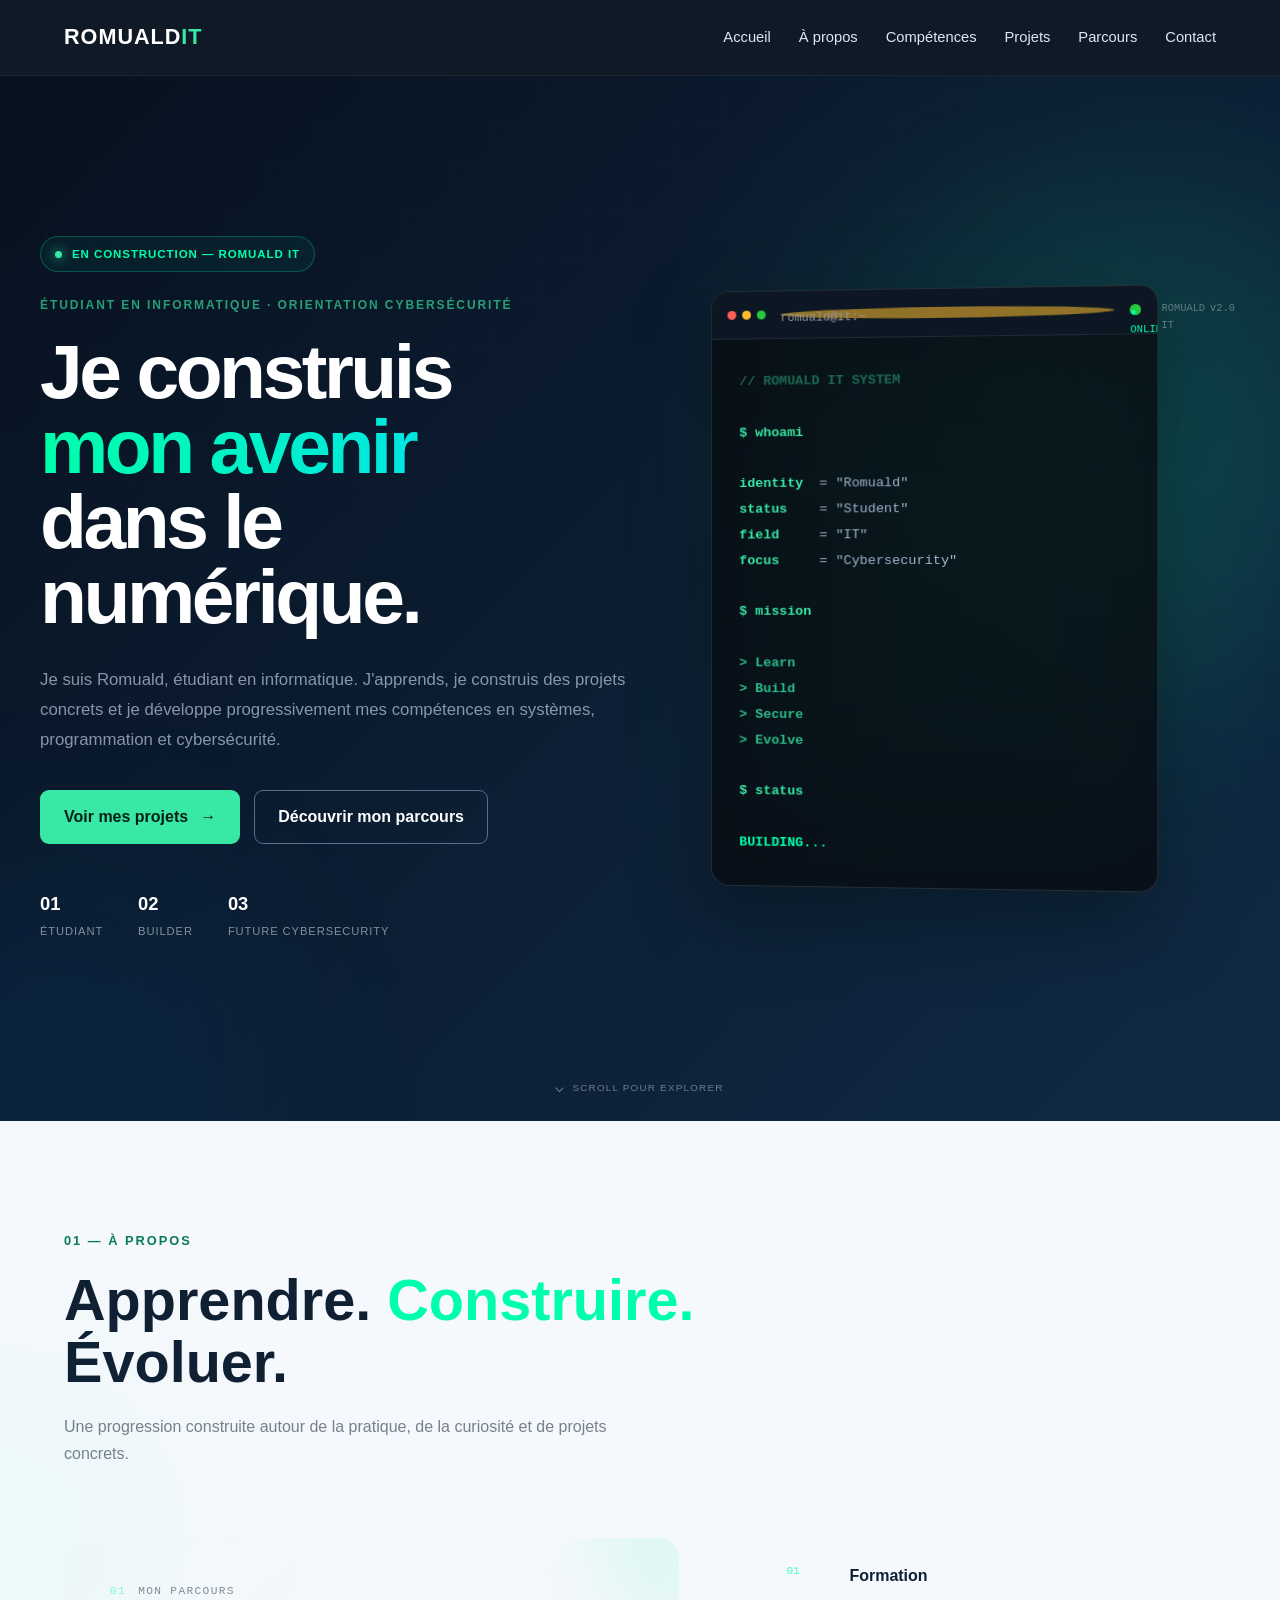
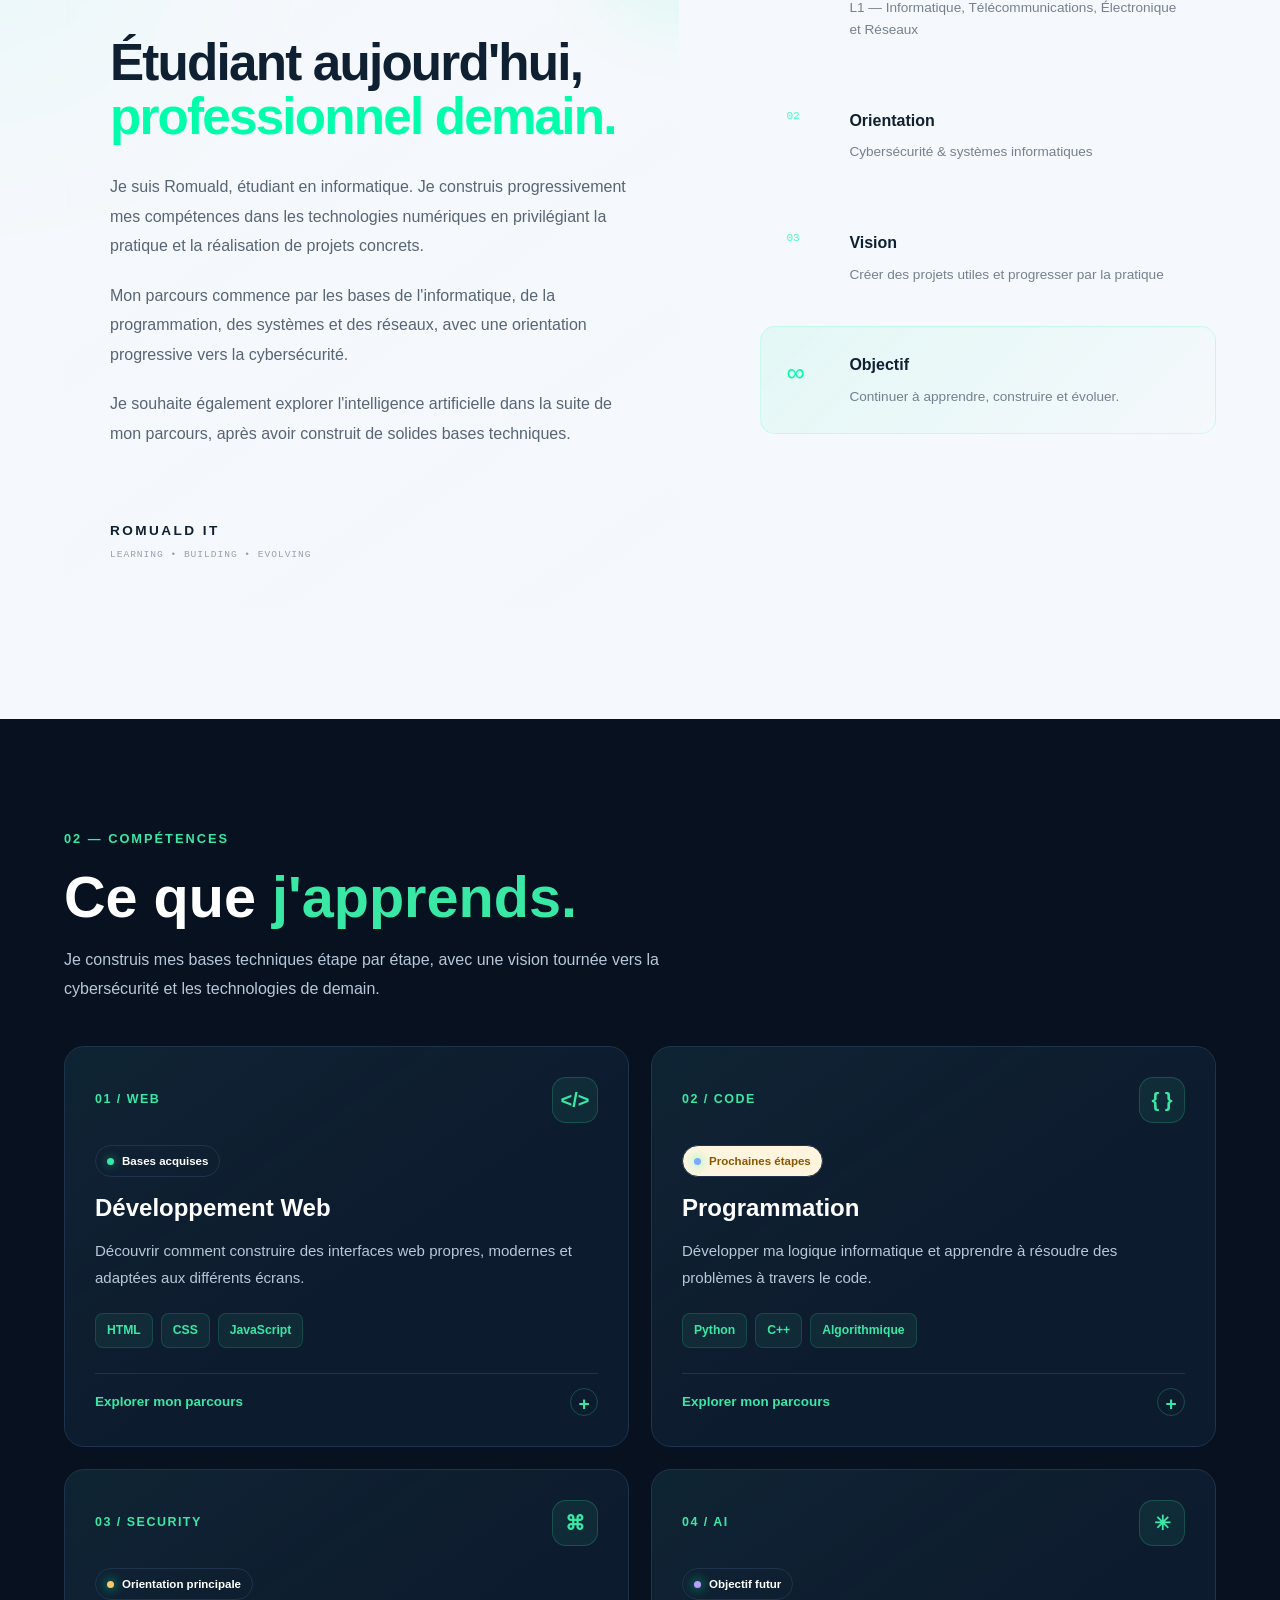
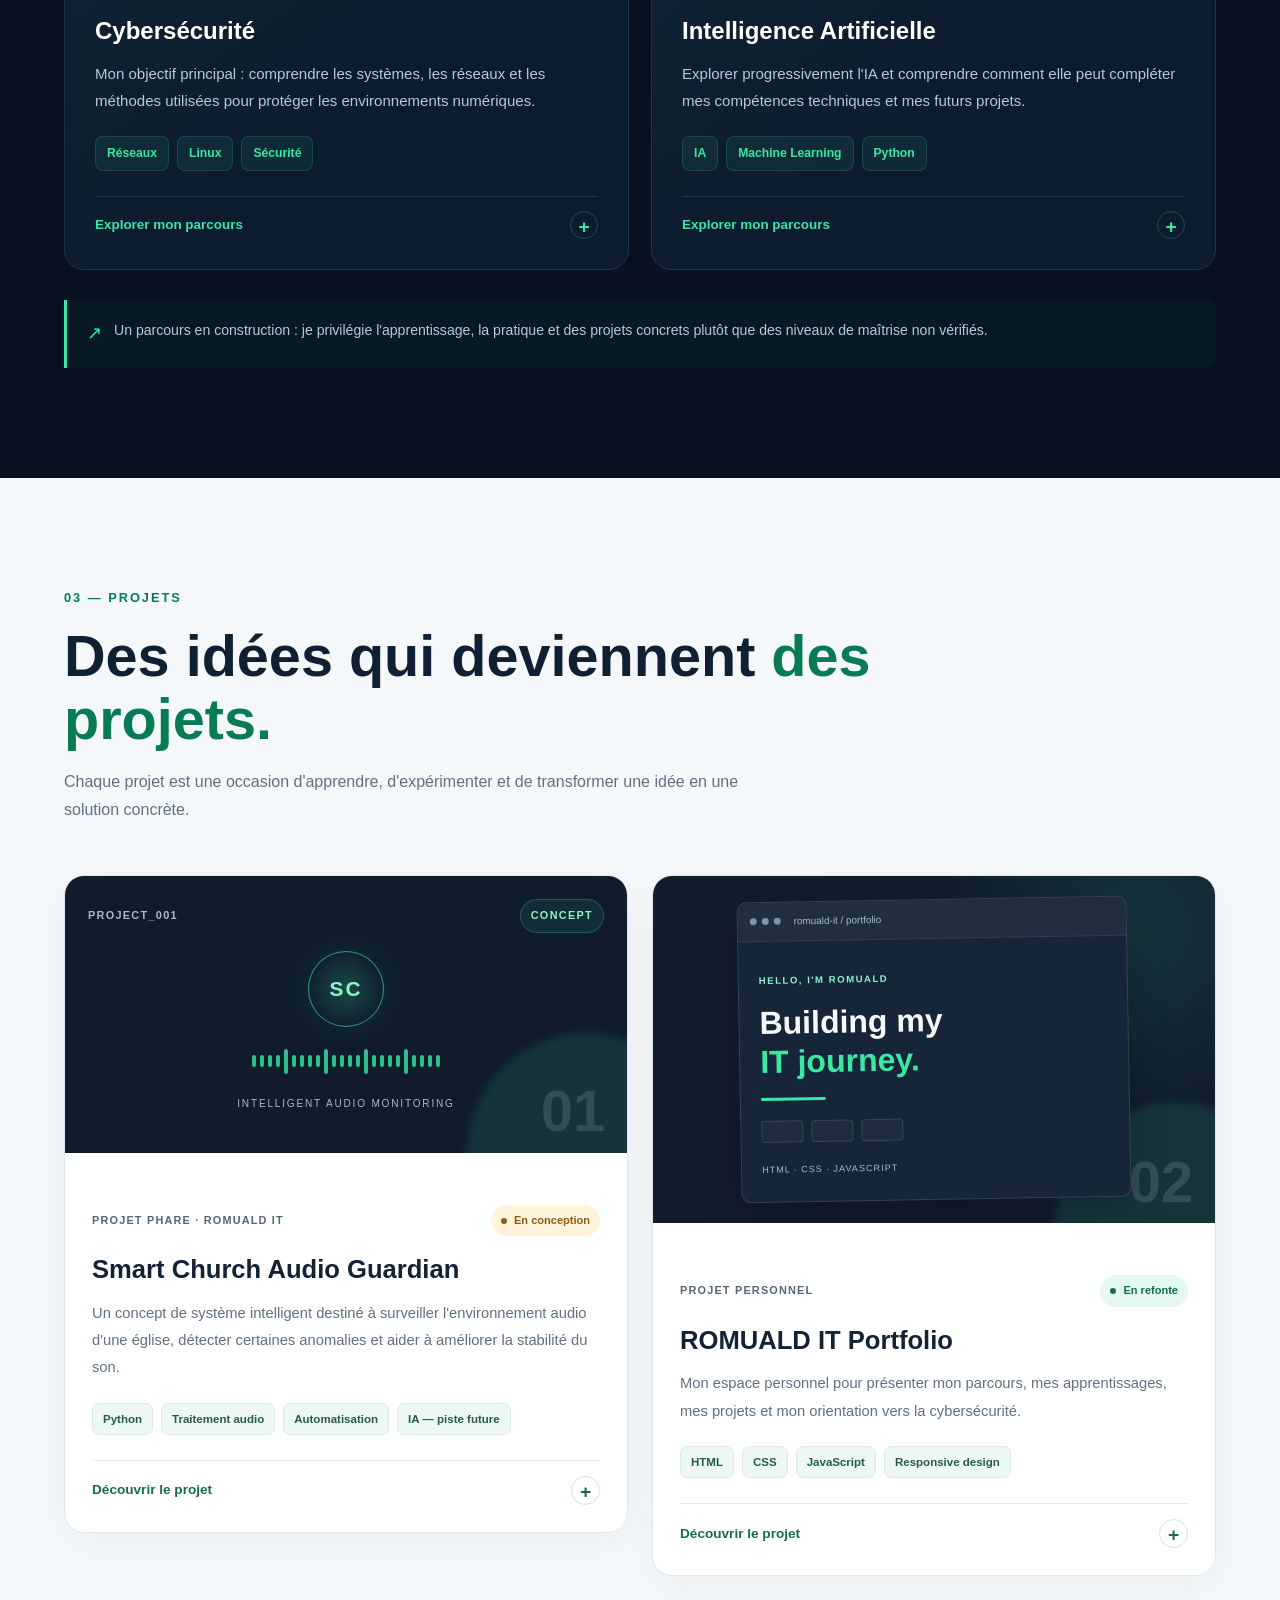
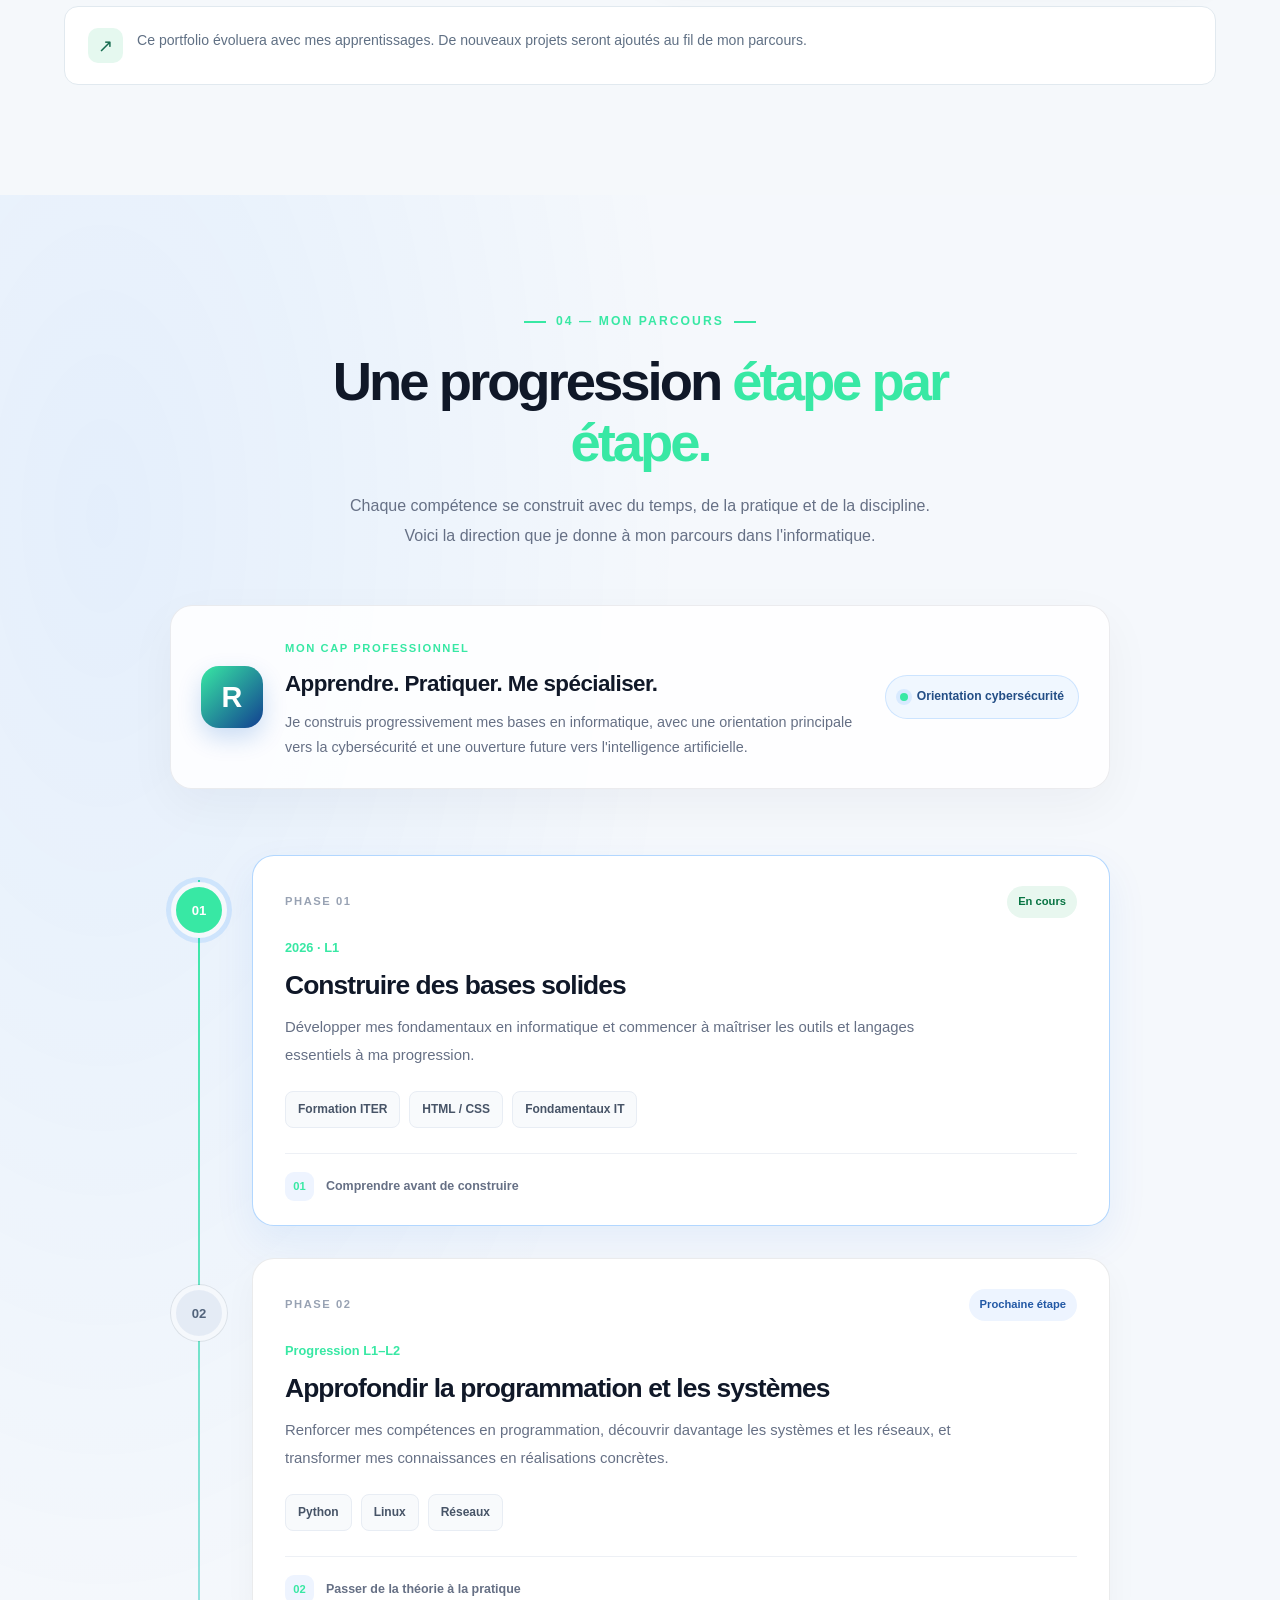
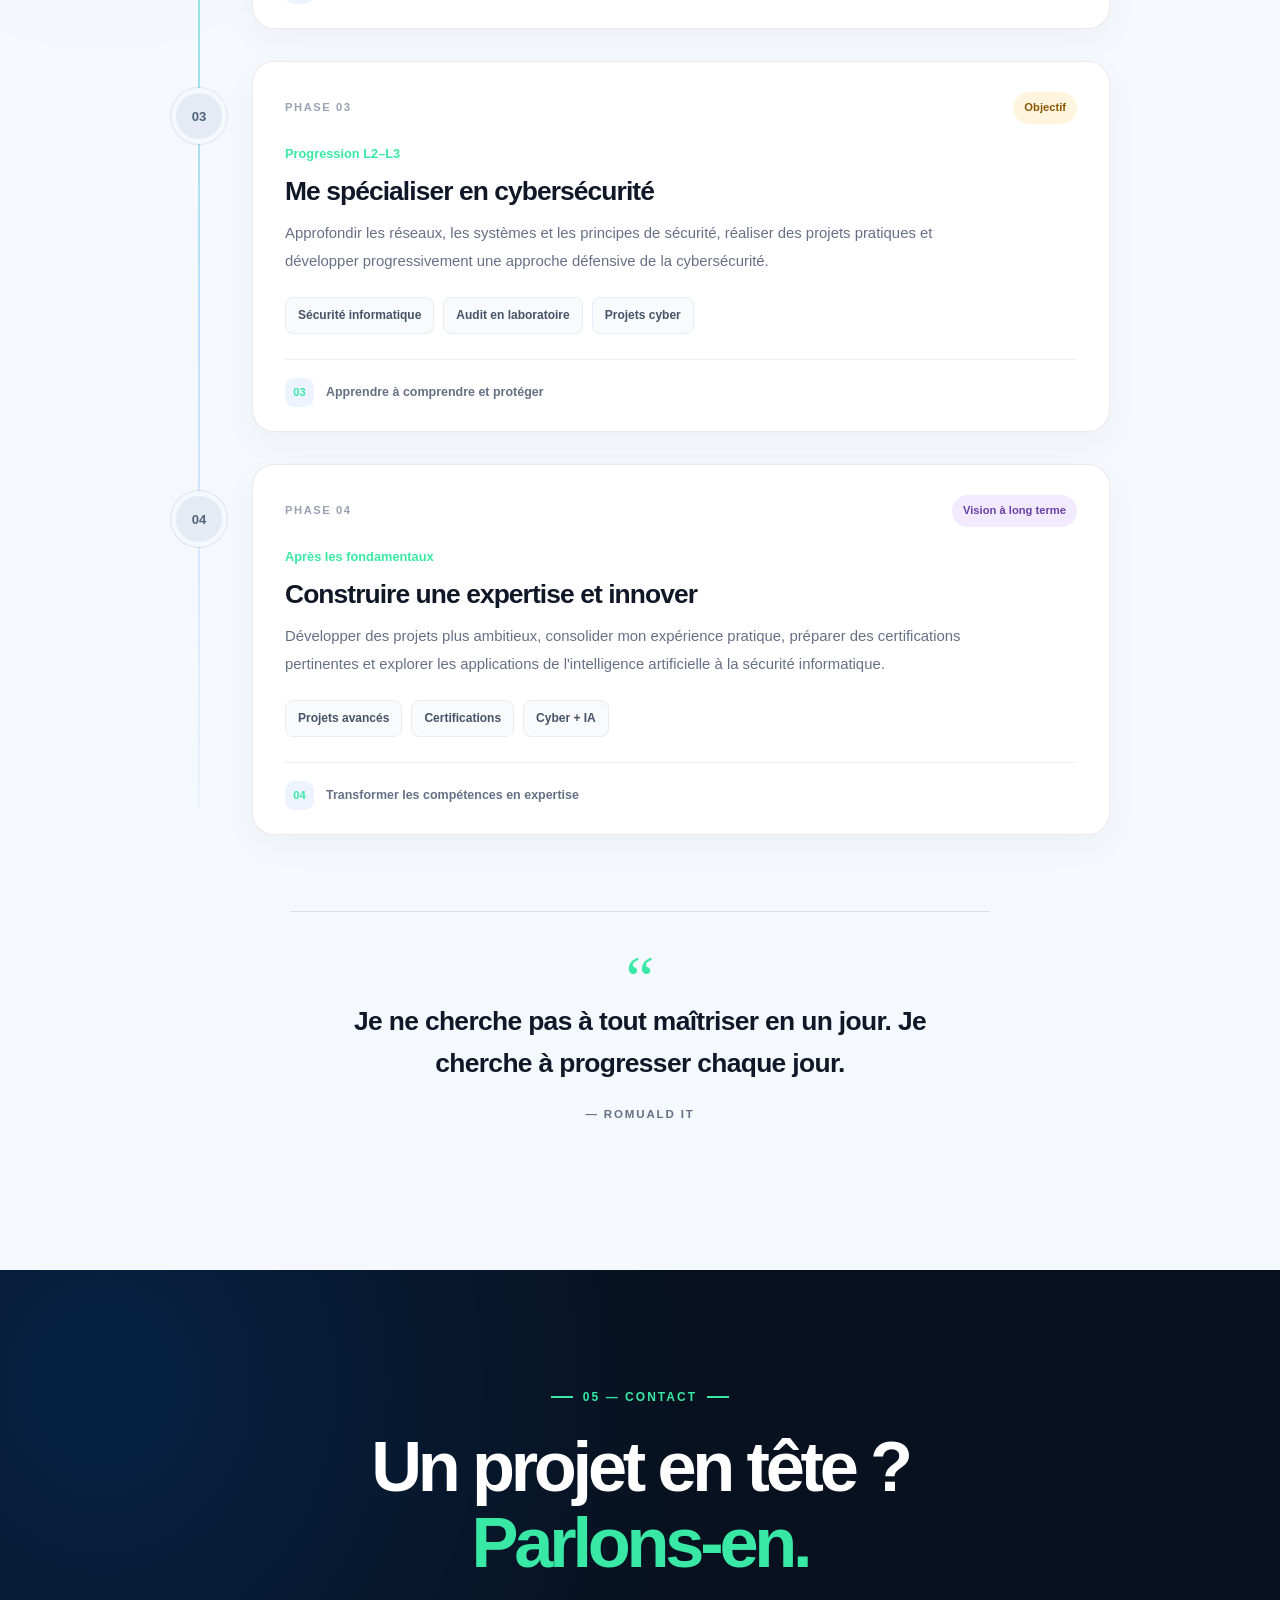
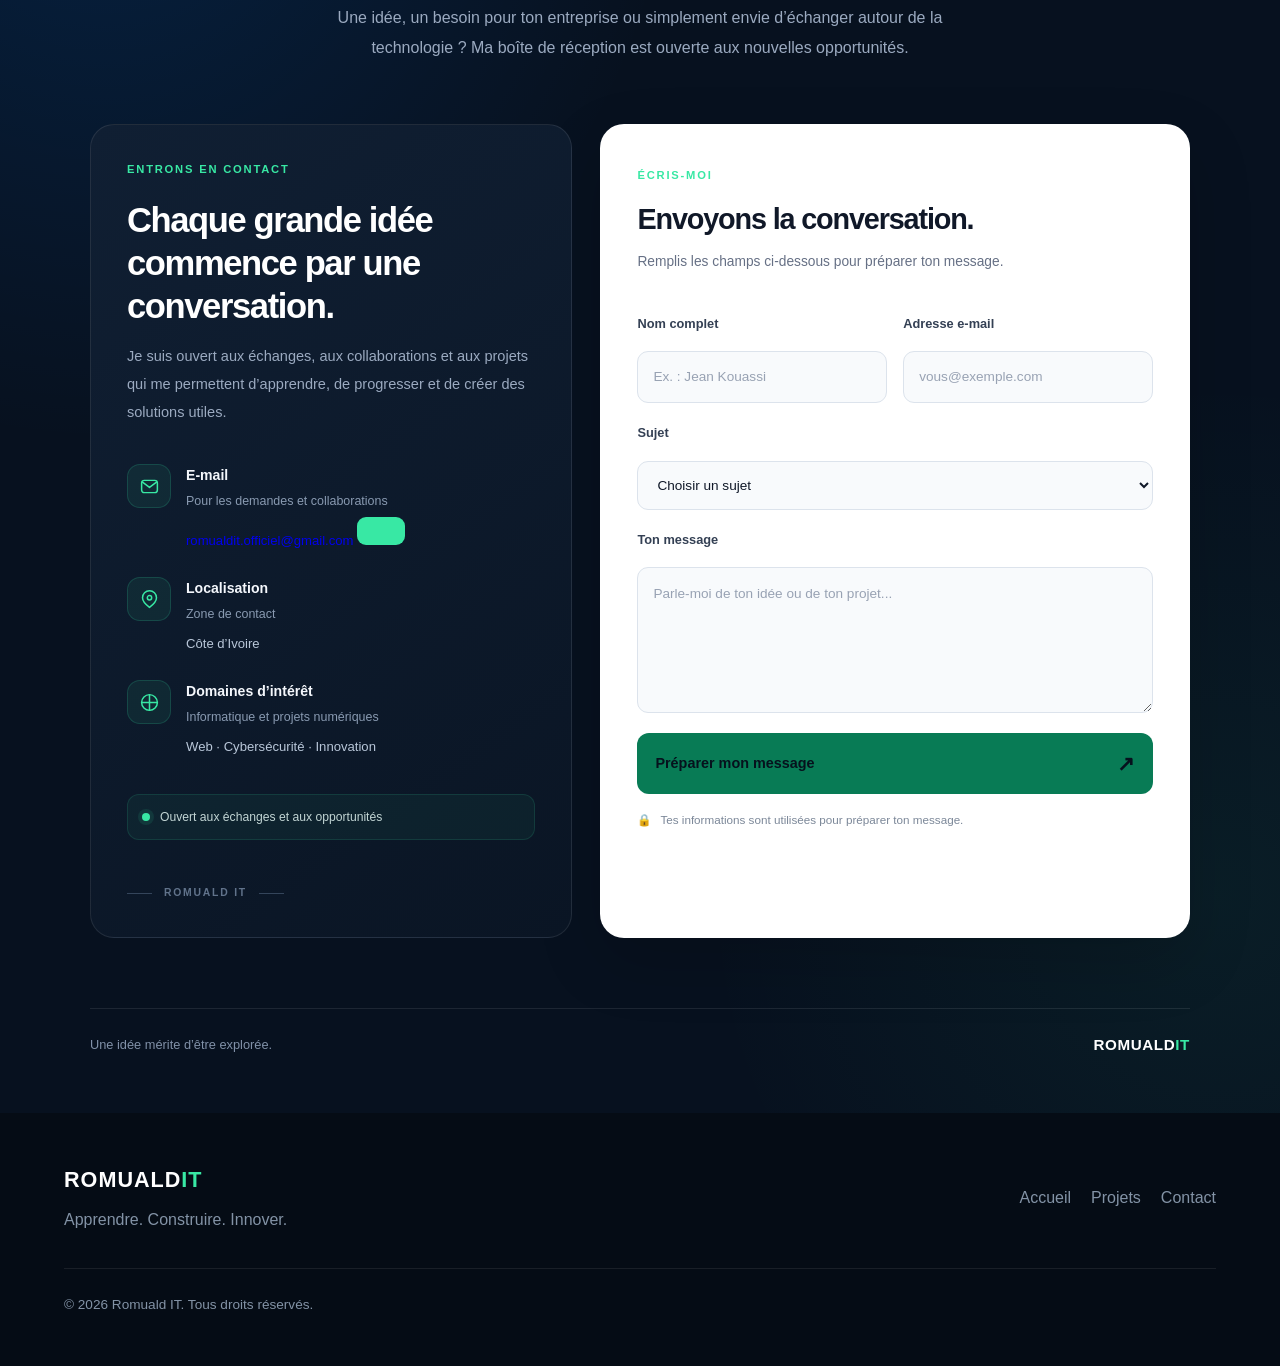
==== commit d2f50b04: "Update fmt.Println message from 'Hello' to 'Goodbye'" ====
--- a/index.html
+++ b/index.html
@@ -1090,7 +1090,6 @@
   class="button button-primary"
   href="mailto:romualdit.officiel@gmail.com?subject=Contact%20depuis%20ROMUALD%20IT"
 >
-  M’envoyer un e-mail →
 </a>
 
             </div>
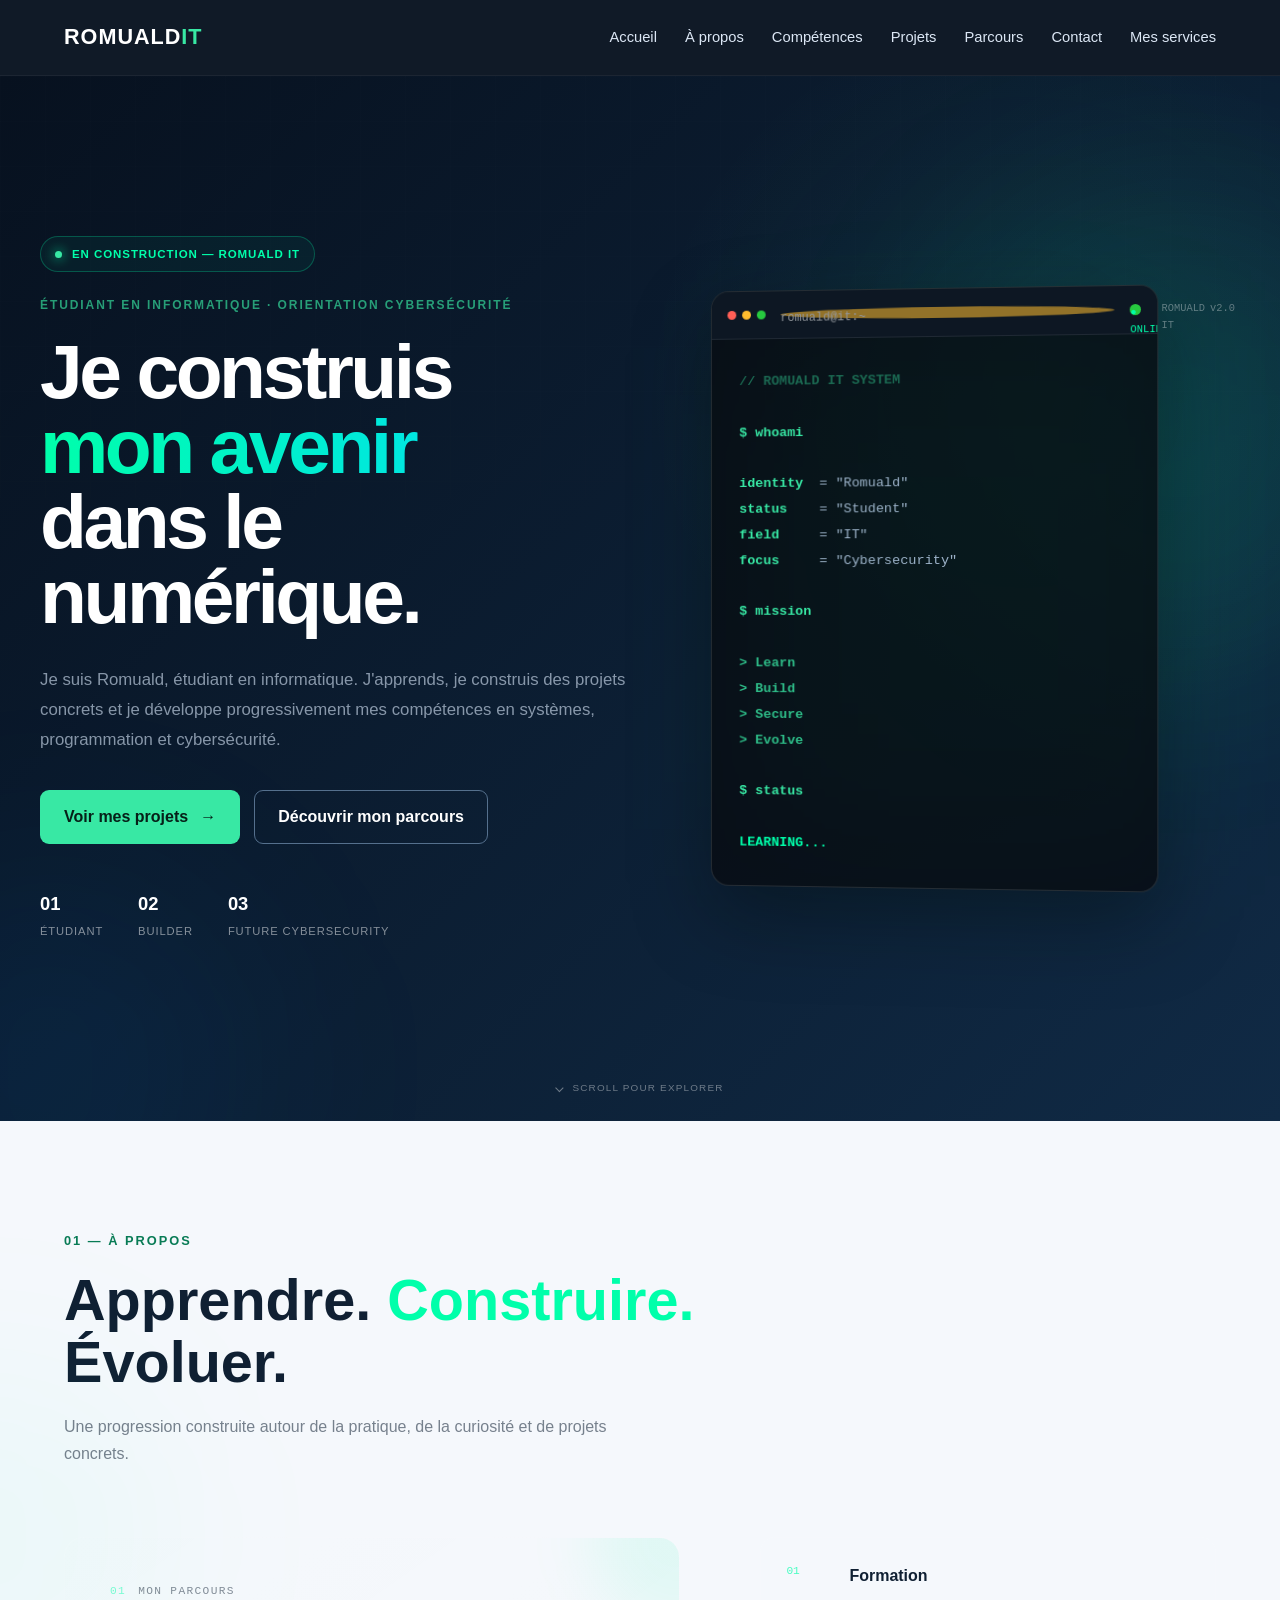
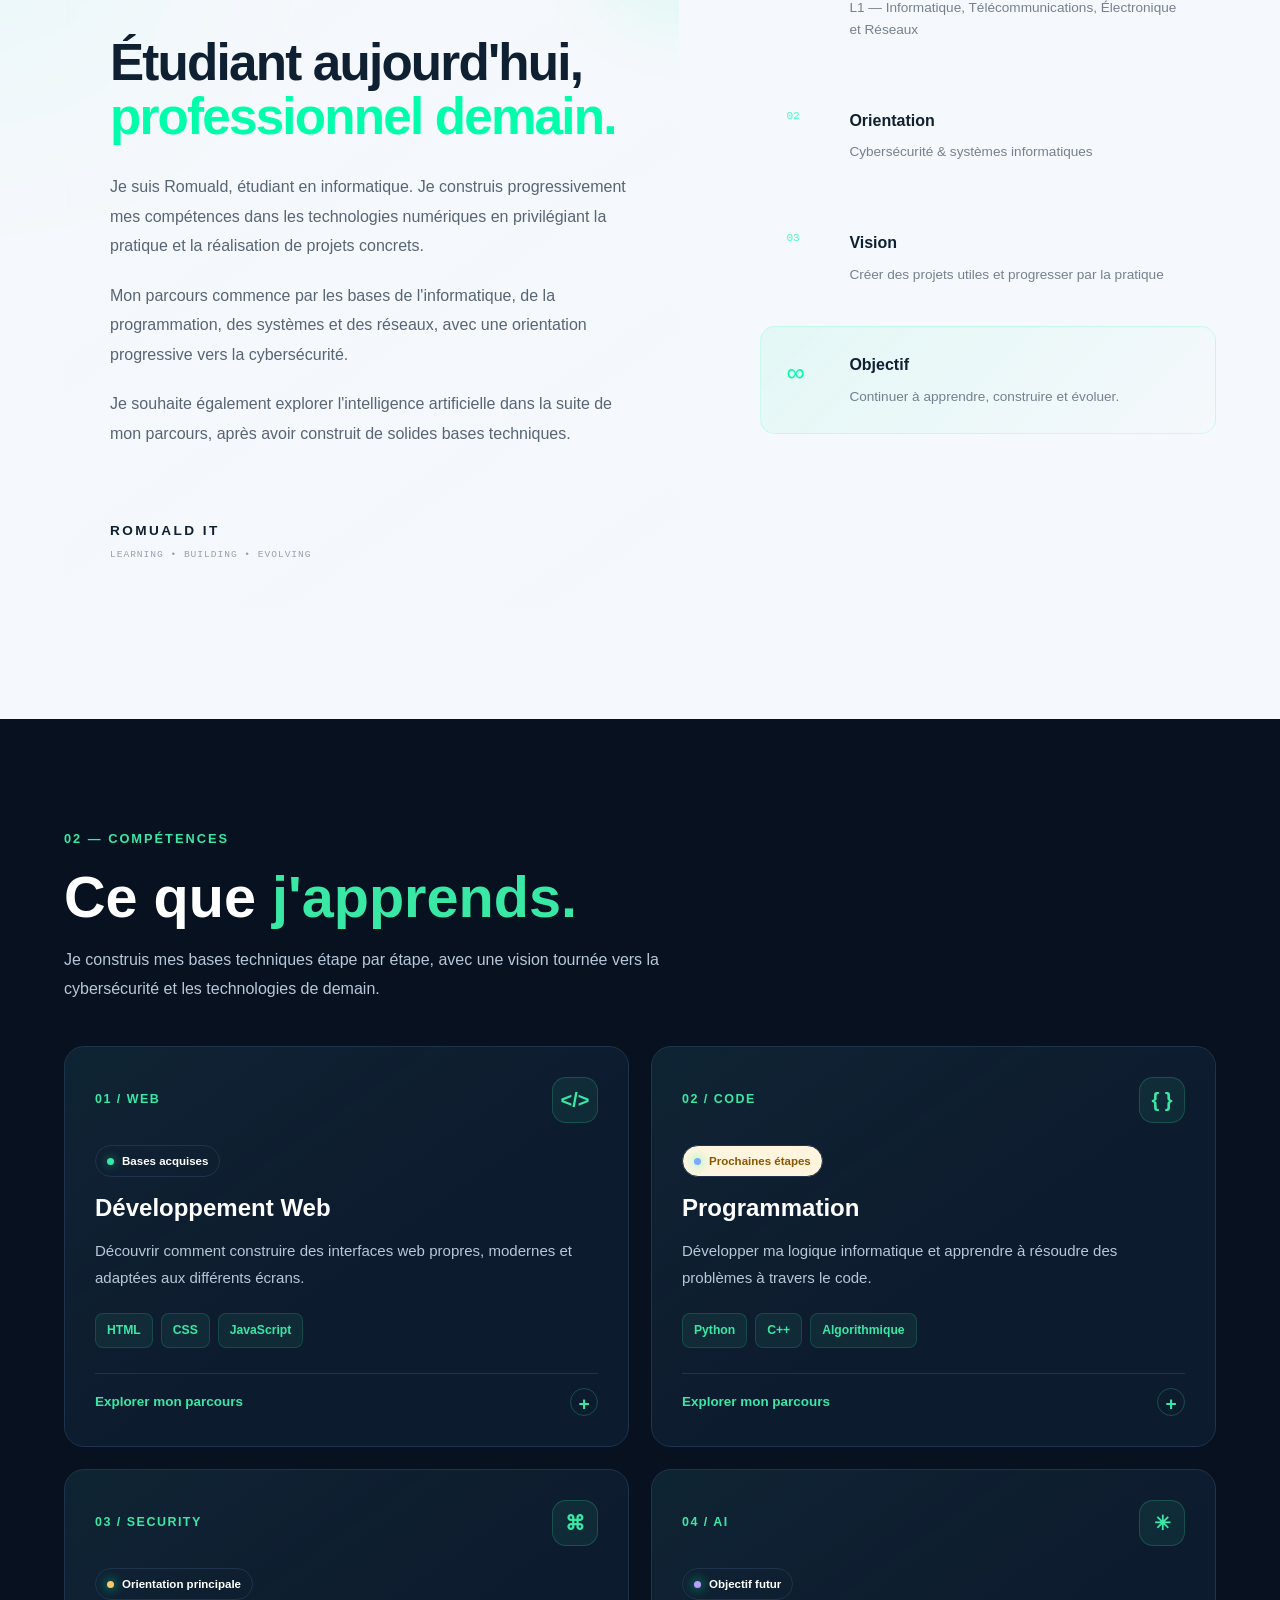
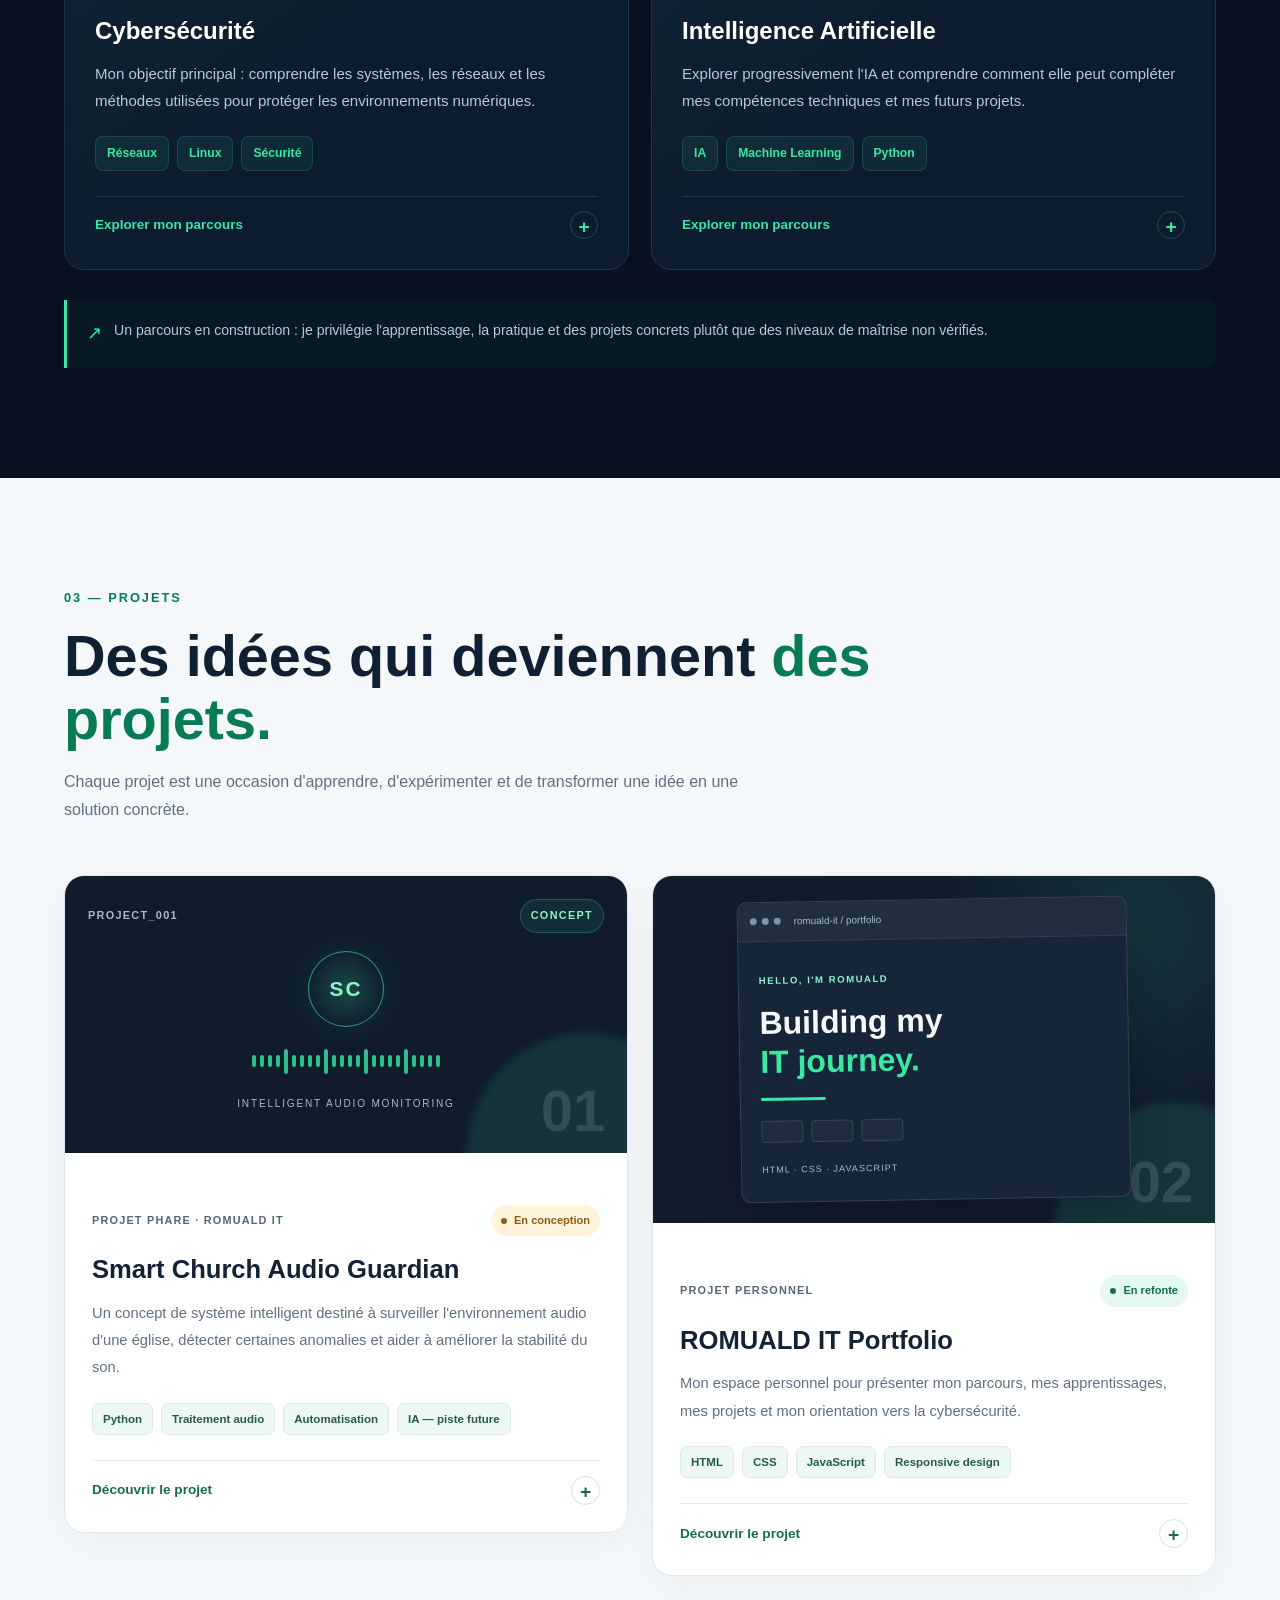
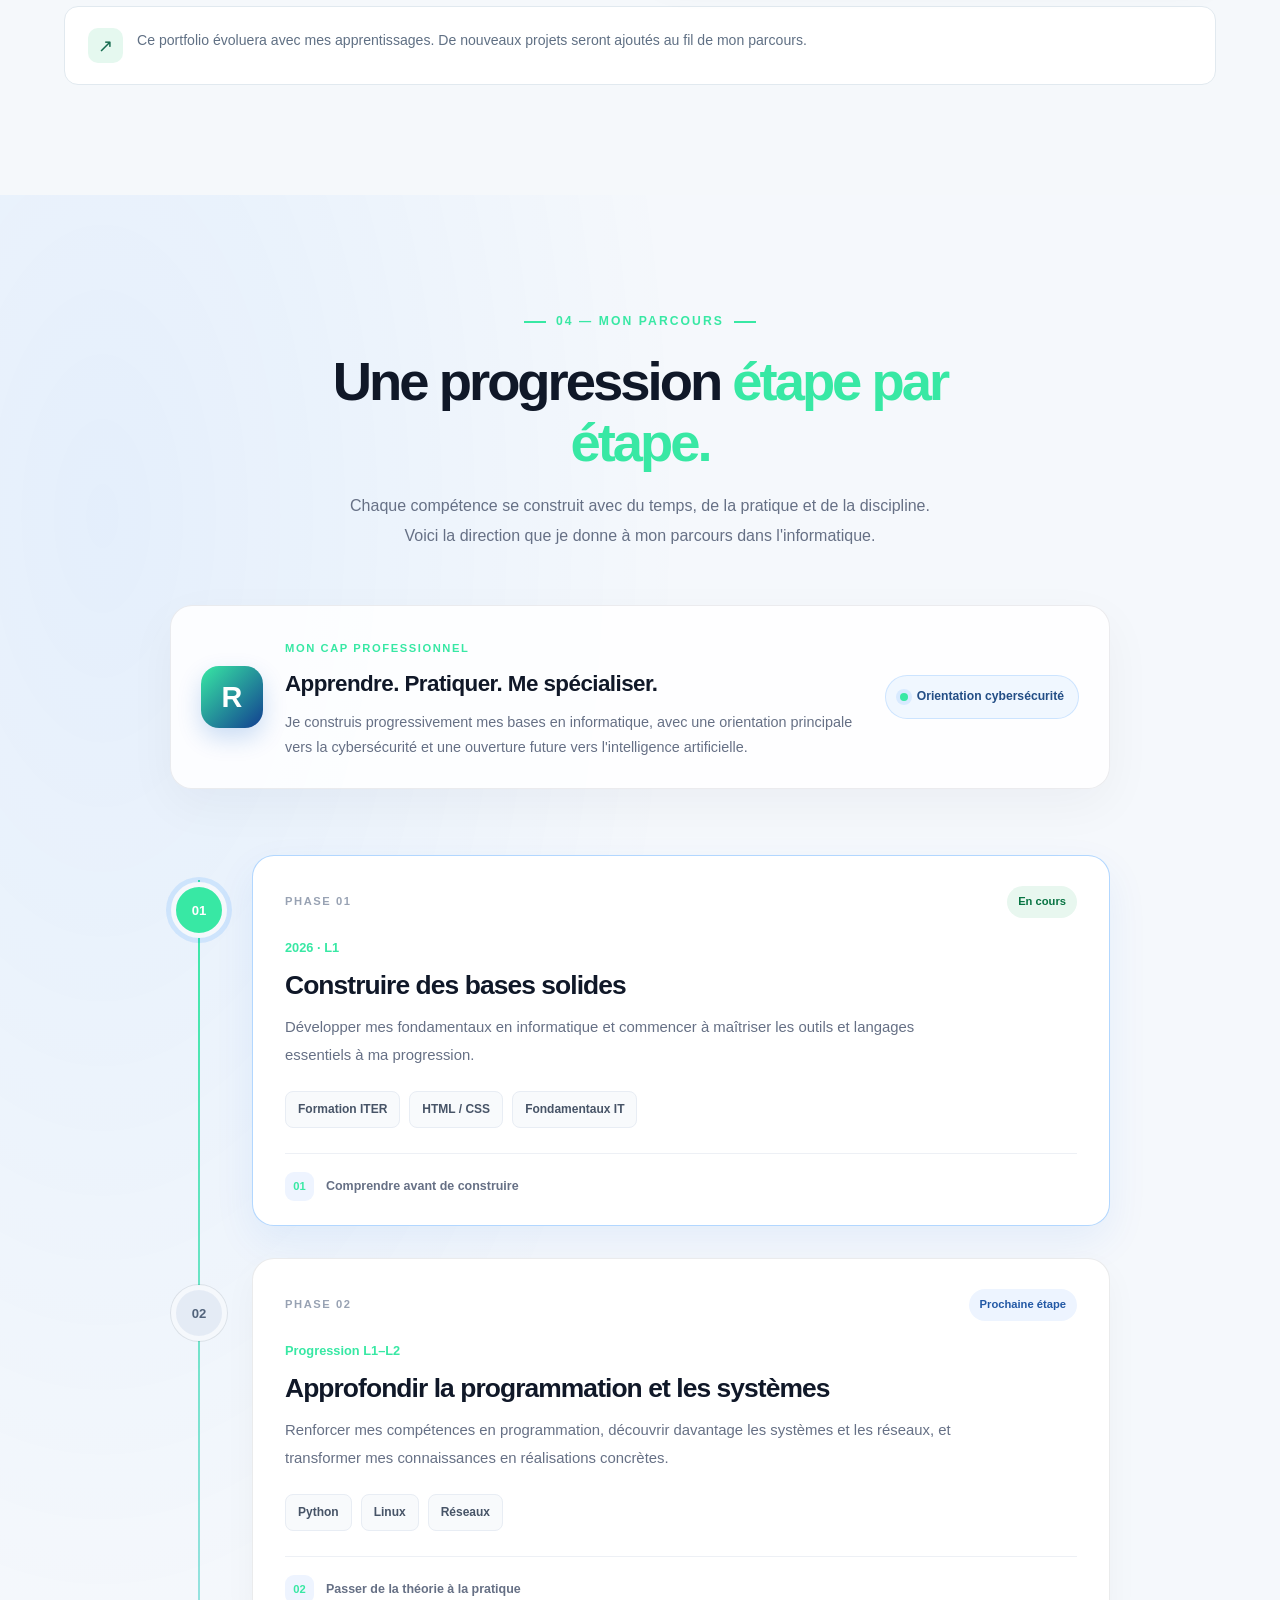
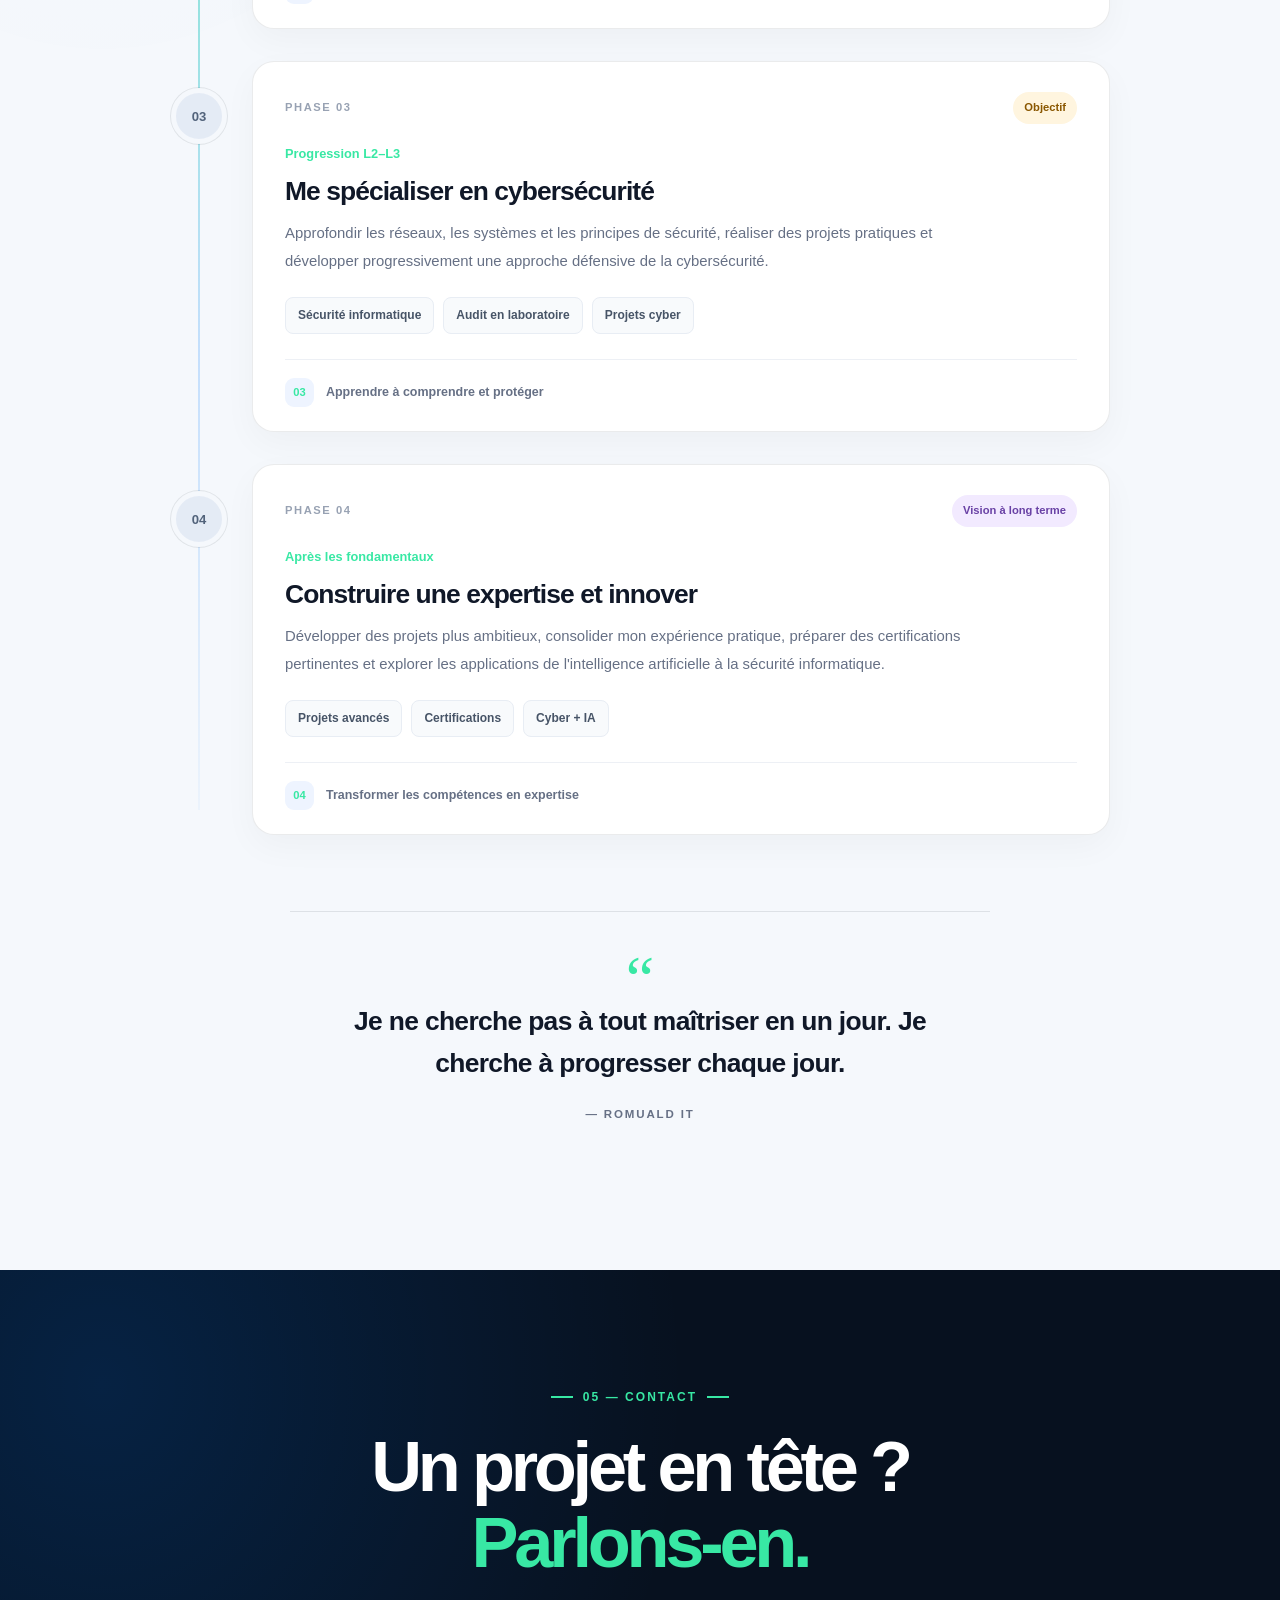
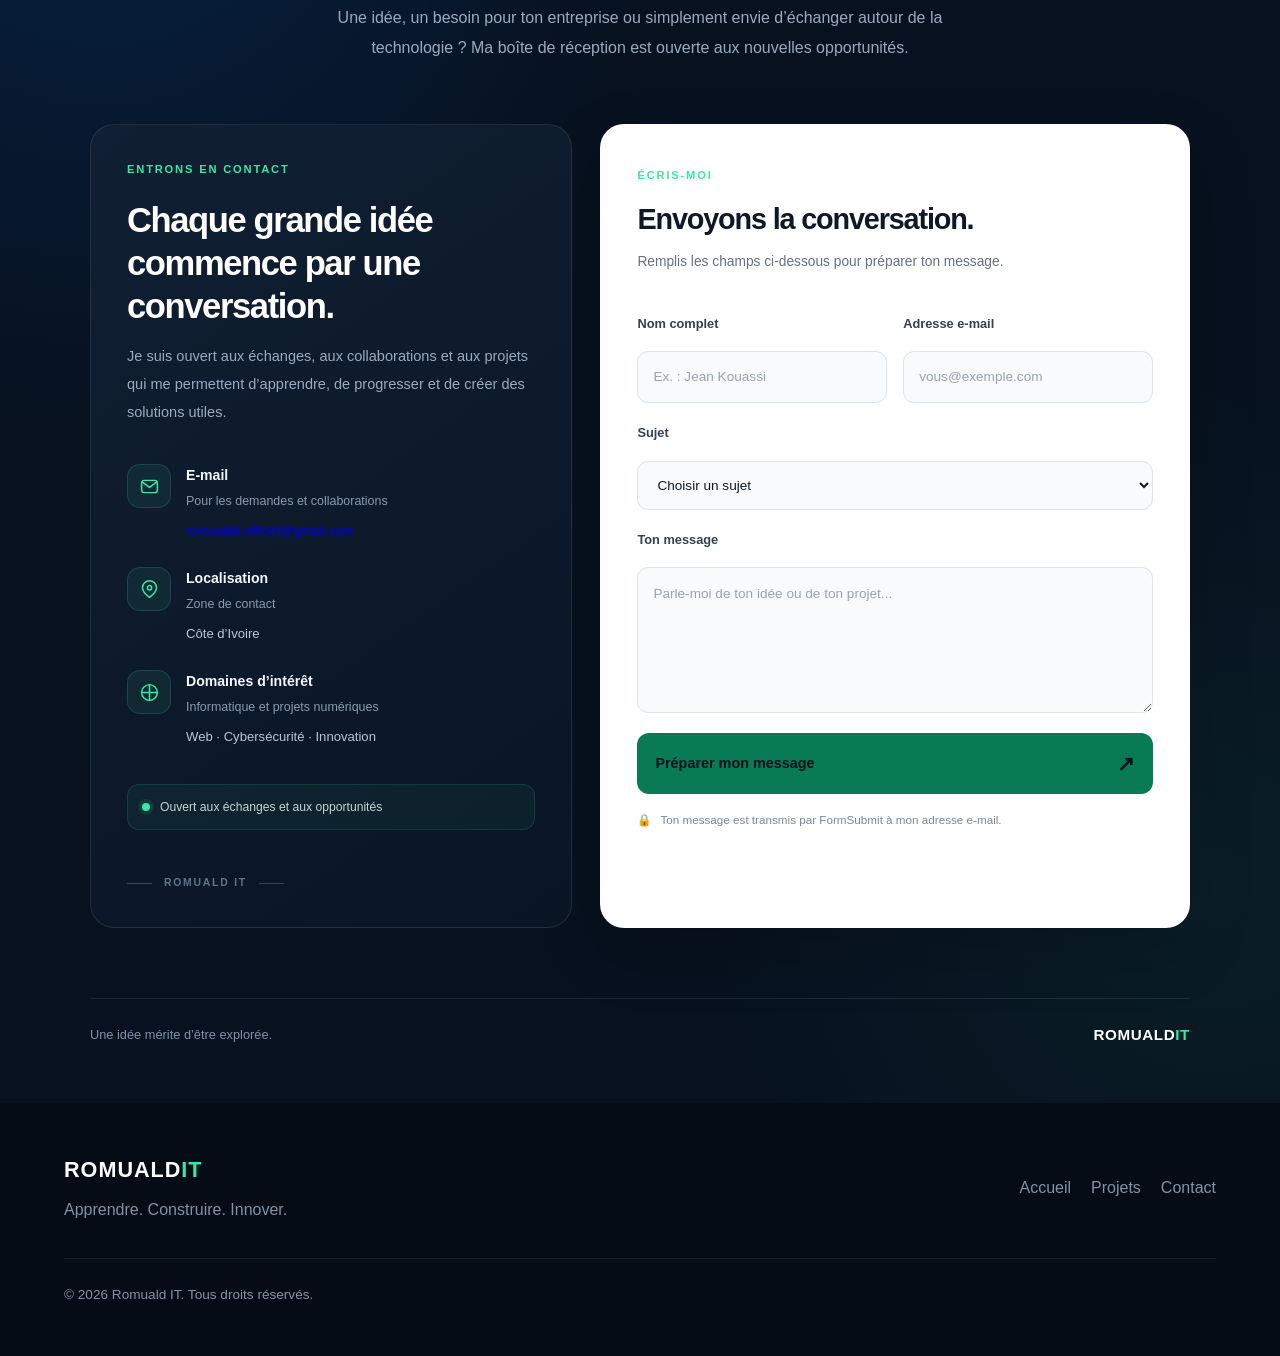
==== commit 6ef7c0bd: "Replace old portfolio with ROMUALD IT v2" ====
--- a/index.html
+++ b/index.html
@@ -21,7 +21,7 @@
 
     <!-- =====================================================
          HEADER / NAVIGATION
-    ====================================================== -->
+    ======================================================-->
 
     <header class="header">
 
@@ -44,10 +44,12 @@
                 <a href="#journey">Parcours</a>
 
                 <a href="#contact">Contact</a>
+               
+                <a href="Web-creation.html">Mes services</a>
 
             </nav>
 
-            <button class="menu-button" id="menuButton">
+            <button type="button" class="menu-button" id="menuButton" aria-label="Ouvrir le menu" aria-controls="navbar" aria-expanded="false">
                 ☰
             </button>
 
@@ -358,7 +360,7 @@
 
                 <span class="skill-status status-learning">
                     <span class="status-dot"></span>
-                   Bases acquises
+                    Bases acquises
                 </span>
 
                 <h3>Développement Web</h3>
@@ -376,11 +378,11 @@
 
                 <div class="skill-details" id="skill-details-web" hidden>
                     <h4>Mon parcours</h4>
-                    <ul> 
+                    <ul>
+                        
 <li><strong>HTML :</strong> bases acquises et mises en pratique pour structurer des pages web.</li>
 <li><strong>CSS :</strong> bases acquises et mises en pratique pour concevoir et styliser des interfaces web.</li>
 <li><strong>JavaScript :</strong> bases acquises et mises en pratique pour ajouter de l’interactivité aux pages web.</li>
-
 
                     </ul>
                 </div>
@@ -1086,13 +1088,7 @@
   </a>
 </span>
 
-<a
-  class="button button-primary"
-  href="mailto:romualdit.officiel@gmail.com?subject=Contact%20depuis%20ROMUALD%20IT"
->
-</a>
-
-            </div>
+</div>
           </div>
 
           <div class="contact-method">
@@ -1225,7 +1221,7 @@
 
           <p class="contact-form-note">
             <span aria-hidden="true">🔒</span>
-            Tes informations sont utilisées pour préparer ton message.
+            Ton message est transmis par FormSubmit à mon adresse e-mail.
           </p>
 
         </form>
@@ -1298,3 +1294,8 @@
 </body>
 
 </html>
+
+
+
+
+
--- a/style.css
+++ b/style.css
@@ -3934,3 +3934,594 @@
     transition: none !important;
   }
 }
+/* ==========================================
+   ROMUALD IT — PAGE WEB CREATION
+   Styles ajoutés sans remplacer le design actuel
+========================================== */
+
+.business-page {
+    overflow-x: hidden;
+}
+
+.business-page .navbar a[aria-current="page"] {
+    color: var(--accent, #38e8a4);
+}
+
+.business-hero {
+    position: relative;
+    padding: 110px 0 90px;
+    background:
+        radial-gradient(ellipse at 85% 20%,
+            rgba(56, 232, 164, 0.10), transparent 45%),
+        var(--background, #07111f);
+}
+
+.business-hero-grid {
+    display: grid;
+    grid-template-columns: 1.15fr 0.85fr;
+    gap: 55px;
+    align-items: center;
+}
+
+.business-eyebrow {
+    color: var(--accent, #38e8a4);
+    font-size: 0.78rem;
+    font-weight: 800;
+    letter-spacing: 2px;
+    margin-bottom: 20px;
+}
+
+.business-hero h1 {
+    font-size: clamp(2.5rem, 5vw, 4.5rem);
+    line-height: 1.1;
+    margin: 0 0 24px;
+    max-width: 760px;
+}
+
+.business-hero h1 span,
+.business-heading h2 span,
+.business-contact-card h2 span {
+    color: var(--accent, #38e8a4);
+}
+
+.business-lead {
+    max-width: 600px;
+    line-height: 1.9;
+    opacity: 0.85;
+    font-size: 1.05rem;
+}
+
+.business-actions {
+    display: flex;
+    flex-wrap: wrap;
+    gap: 14px;
+    margin-top: 30px;
+}
+
+.business-note,
+.business-disclaimer {
+    font-size: 0.88rem;
+    line-height: 1.8;
+    opacity: 0.7;
+    margin-top: 24px;
+}
+
+.business-code-card {
+    border: 1px solid var(--border-dark, #20334c);
+    border-radius: 18px;
+    background: var(--background-card, #0d1b2e);
+    overflow: hidden;
+    box-shadow: 0 25px 70px rgba(0, 0, 0, 0.2);
+}
+
+.business-code-header {
+    display: flex;
+    justify-content: space-between;
+    align-items: center;
+    padding: 18px 22px;
+    border-bottom: 1px solid var(--border-dark, #20334c);
+    font-size: 0.82rem;
+}
+
+.business-live-dot {
+    width: 9px;
+    height: 9px;
+    border-radius: 50%;
+    background: var(--accent, #38e8a4);
+    box-shadow: 0 0 14px var(--accent, #38e8a4);
+}
+
+.business-code-body {
+    padding: 25px;
+    font-family: monospace;
+    font-size: 0.92rem;
+    line-height: 1.6;
+    overflow-wrap: anywhere;
+}
+
+.business-code-body p {
+    margin: 8px 0;
+}
+
+.business-code-body p span {
+    color: #f6c177;
+}
+
+.business-code-body .code-green,
+.business-code-body .code-result {
+    color: var(--accent, #38e8a4);
+}
+
+.business-code-body .code-indent {
+    padding-left: 20px;
+}
+
+.business-section {
+    padding: 85px 0;
+}
+
+.business-heading {
+    max-width: 700px;
+    margin-bottom: 40px;
+}
+
+.business-heading h2,
+.business-contact-card h2 {
+    font-size: clamp(2rem, 4vw, 3rem);
+    line-height: 1.2;
+    margin-bottom: 18px;
+}
+
+.business-heading > p:last-child,
+.business-contact-card > p:not(.business-eyebrow) {
+    line-height: 1.8;
+    opacity: 0.8;
+}
+
+.business-service-grid {
+    display: grid;
+    grid-template-columns: repeat(3, minmax(0, 1fr));
+    gap: 22px;
+}
+
+.business-service-card {
+    padding: 28px;
+    border: 1px solid var(--border-dark, #20334c);
+    border-radius: 16px;
+    background: var(--background-card, #0d1b2e);
+    transition: transform 0.25s ease, border-color 0.25s ease;
+}
+
+.business-service-card:hover {
+    transform: translateY(-5px);
+    border-color: var(--accent, #38e8a4);
+}
+
+.business-card-number,
+.business-step > span {
+    color: var(--accent, #38e8a4);
+    font-weight: 800;
+    font-size: 0.85rem;
+}
+
+.business-service-card h3,
+.business-step h3 {
+    margin: 18px 0 12px;
+    font-size: 1.25rem;
+}
+
+.business-service-card p,
+.business-step p {
+    line-height: 1.8;
+    opacity: 0.8;
+}
+
+.business-tag {
+    display: inline-block;
+    margin-top: 15px;
+    padding: 7px 10px;
+    border: 1px solid var(--border-dark, #20334c);
+    border-radius: 30px;
+    font-size: 0.78rem;
+}
+
+.business-process {
+    background: rgba(13, 27, 46, 0.45);
+}
+
+.business-steps {
+    display: grid;
+    grid-template-columns: repeat(4, minmax(0, 1fr));
+    gap: 22px;
+}
+
+.business-step {
+    padding-top: 20px;
+    border-top: 2px solid var(--accent, #38e8a4);
+}
+
+.business-contact-card {
+    max-width: 850px;
+    margin: 0 auto;
+    padding: clamp(25px, 5vw, 55px);
+    text-align: center;
+    border: 1px solid var(--border-dark, #20334c);
+    border-radius: 20px;
+    background: var(--background-card, #0d1b2e);
+}
+
+.business-contact-card .business-eyebrow {
+    margin-bottom: 16px;
+}
+
+.business-contact-card .button {
+    display: inline-flex;
+    margin-top: 20px;
+}
+
+.business-email {
+    font-size: 0.9rem;
+    opacity: 0.7;
+    overflow-wrap: anywhere;
+    margin-top: 18px;
+}
+
+.business-footer {
+    padding: 25px 0;
+    border-top: 1px solid var(--border-dark, #20334c);
+}
+
+.business-footer-inner {
+    display: flex;
+    flex-wrap: wrap;
+    justify-content: space-between;
+    align-items: center;
+    gap: 18px;
+}
+
+.business-footer-inner p,
+.business-footer-inner > a:last-child {
+    font-size: 0.85rem;
+}
+
+.business-footer-inner > a:last-child {
+    color: var(--accent, #38e8a4);
+}
+
+@media (max-width: 900px) {
+    .business-hero-grid {
+        grid-template-columns: 1fr;
+        gap: 40px;
+    }
+
+    .business-service-grid {
+        grid-template-columns: repeat(2, minmax(0, 1fr));
+    }
+
+    .business-steps {
+        grid-template-columns: repeat(2, minmax(0, 1fr));
+    }
+}
+
+@media (max-width: 600px) {
+    .business-hero {
+        padding: 75px 0 60px;
+    }
+
+    .business-section {
+        padding: 60px 0;
+    }
+
+    .business-service-grid,
+    .business-steps {
+        grid-template-columns: 1fr;
+    }
+
+    .business-actions {
+        flex-direction: column;
+        align-items: stretch;
+    }
+
+    .business-actions .button {
+        justify-content: center;
+        text-align: center;
+    }
+
+    .business-code-body {
+        padding: 18px;
+        font-size: 0.8rem;
+    }
+
+    .business-footer-inner {
+        flex-direction: column;
+        align-items: flex-start;
+    }
+}
+/* Formulaire de demande business */
+
+.business-form {
+    max-width: 620px;
+    margin: 30px auto 0;
+    text-align: left;
+}
+
+.business-form-group {
+    margin-bottom: 20px;
+}
+
+.business-form-group label {
+    display: block;
+    margin-bottom: 8px;
+    font-weight: 600;
+}
+
+.business-form-group input,
+.business-form-group select,
+.business-form-group textarea {
+    width: 100%;
+    padding: 14px 15px;
+    color: inherit;
+    background: var(--background, #07111f);
+    border: 1px solid var(--border-dark, #20334c);
+    border-radius: 9px;
+    font: inherit;
+}
+
+.business-form-group textarea {
+    resize: vertical;
+    min-height: 130px;
+}
+
+.business-form-group input:focus,
+.business-form-group select:focus,
+.business-form-group textarea:focus {
+    outline: 2px solid var(--accent, #38e8a4);
+    outline-offset: 2px;
+}
+
+.business-form .button {
+    cursor: pointer;
+    border: 0;
+}
+
+.business-form-status {
+    margin-top: 15px;
+    line-height: 1.6;
+    overflow-wrap: anywhere;
+}
+/* =========================================
+   FORMULAIRE BUSINESS — ROMUALD IT
+========================================= */
+
+.business-form {
+    max-width: 620px;
+    margin: 30px auto 0;
+    text-align: left;
+}
+
+.business-form-group {
+    margin-bottom: 20px;
+}
+
+.business-form-group label {
+    display: block;
+    margin-bottom: 8px;
+    font-weight: 600;
+}
+
+.business-form-group input,
+.business-form-group select,
+.business-form-group textarea {
+    display: block;
+    width: 100%;
+    box-sizing: border-box;
+    padding: 14px 15px;
+    color: inherit;
+    background: var(--background, #07111f);
+    border: 1px solid var(--border-dark, #20334c);
+    border-radius: 9px;
+    font: inherit;
+}
+
+.business-form-group textarea {
+    min-height: 130px;
+    resize: vertical;
+}
+
+.business-form-group input:focus,
+.business-form-group select:focus,
+.business-form-group textarea:focus {
+    outline: 2px solid var(--accent, #38e8a4);
+    outline-offset: 2px;
+}
+
+.business-form .button {
+    cursor: pointer;
+    border: 0;
+}
+
+.business-form .button:disabled {
+    opacity: 0.6;
+    cursor: wait;
+}
+
+.business-form-status {
+    margin-top: 15px;
+    line-height: 1.6;
+    overflow-wrap: anywhere;
+}
+
+.business-form-status:empty {
+    display: none;
+}
+
+.business-contact-card .business-email a {
+    color: var(--accent, #38e8a4);
+    overflow-wrap: anywhere;
+}
+/* ==========================================
+   ROMUALD IT — LISIBILITÉ DES SERVICES
+========================================== */
+
+.business-service-card {
+    color: #f5f9fc;
+}
+
+.business-service-card h3 {
+    color: #ffffff;
+}
+
+.business-service-card p {
+    color: #c3d1e0;
+    opacity: 1;
+}
+
+.business-service-card .business-tag {
+    color: #8ef3c8;
+    border-color: rgba(56, 232, 164, 0.3);
+}
+
+/* Texte lisible dans la partie processus */
+
+.business-process {
+    color: #f5f9fc;
+}
+
+.business-process h3 {
+    color: #ffffff;
+}
+
+.business-process p {
+    color: #c3d1e0;
+    opacity: 1;
+}
+
+
+
+
+
+/* Lisibilité renforcée pour la page des services */
+.business-page {
+    color: #f1f5f9;
+}
+
+.business-page .business-lead,
+.business-page .business-heading > p:last-child,
+.business-page .business-contact-card > p:not(.business-eyebrow),
+.business-page .business-note,
+.business-page .business-disclaimer,
+.business-page .business-email,
+.business-page .business-footer-inner p {
+    color: #cbd5e1;
+    opacity: 1;
+}
+
+.business-page .business-lead,
+.business-page .business-heading > p:last-child,
+.business-page .business-contact-card > p:not(.business-eyebrow) {
+    font-size: 1.05rem;
+    line-height: 1.8;
+}
+
+.business-page .business-note,
+.business-page .business-disclaimer {
+    max-width: 75ch;
+    font-size: 0.96rem;
+    line-height: 1.75;
+}
+
+.business-page .business-code-header,
+.business-page .business-footer-inner p,
+.business-page .business-footer-inner > a:last-child {
+    font-size: 0.95rem;
+}
+
+.business-page .business-tag {
+    font-size: 0.88rem;
+}
+
+.business-page .business-email {
+    font-size: 1rem;
+    line-height: 1.7;
+}
+
+.business-page .business-form-group label {
+    color: #f1f5f9;
+    font-size: 1rem;
+}
+
+.business-page .business-form-group input,
+.business-page .business-form-group select,
+.business-page .business-form-group textarea {
+    color: #f8fafc;
+    font-size: 1rem;
+    line-height: 1.6;
+}
+
+.business-page .business-form-group input::placeholder,
+.business-page .business-form-group textarea::placeholder {
+    color: #aebdce;
+    opacity: 1;
+}
+
+.business-page .business-form-group select option {
+    color: #f8fafc;
+    background: #07111f;
+}
+
+.business-page .business-form-status {
+    color: #f1f5f9;
+    font-size: 1rem;
+}
+
+@media (max-width: 600px) {
+    .business-page .business-hero h1 {
+        font-size: clamp(2.25rem, 9vw, 3.2rem);
+        line-height: 1.15;
+    }
+
+    .business-page .business-lead,
+    .business-page .business-heading > p:last-child,
+    .business-page .business-contact-card > p:not(.business-eyebrow) {
+        font-size: 1rem;
+    }
+
+    .business-page .business-code-body {
+        font-size: 0.9rem;
+        line-height: 1.75;
+    }
+}
+
+.business-page .business-form-note {
+    max-width: 620px;
+    margin: 16px auto 0;
+    color: #cbd5e1;
+    font-size: 0.9rem;
+    line-height: 1.65;
+    text-align: left;
+}
+
+/* Ajustements constatés sur les captures mobiles */
+@media (max-width: 600px) {
+    .hero-container {
+        padding-left: 6%;
+        padding-right: 6%;
+    }
+
+    .hero-content {
+        min-width: 0;
+    }
+
+    .hero-small-title {
+        overflow-wrap: anywhere;
+    }
+}
+
+.section[id],
+.hero[id],
+.business-page .business-section[id] {
+    scroll-margin-top: 86px;
+}
+
+
+
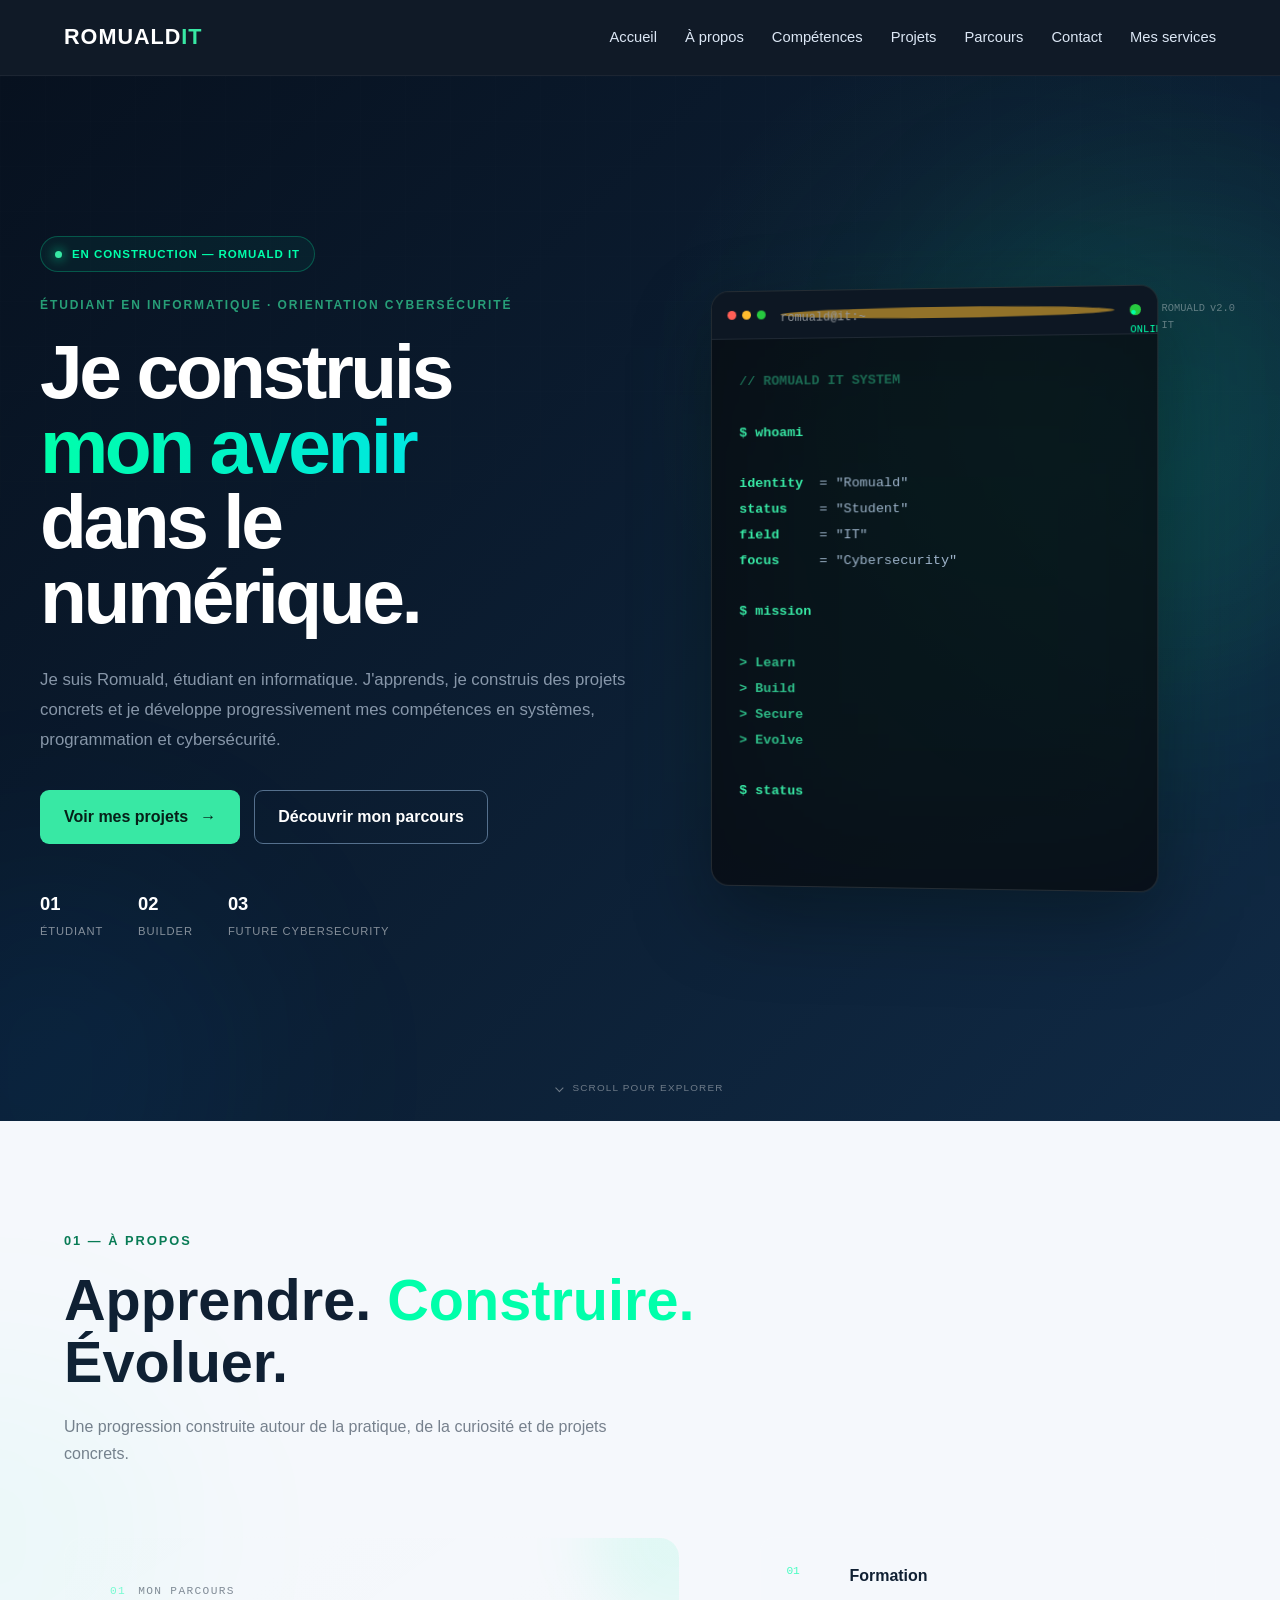
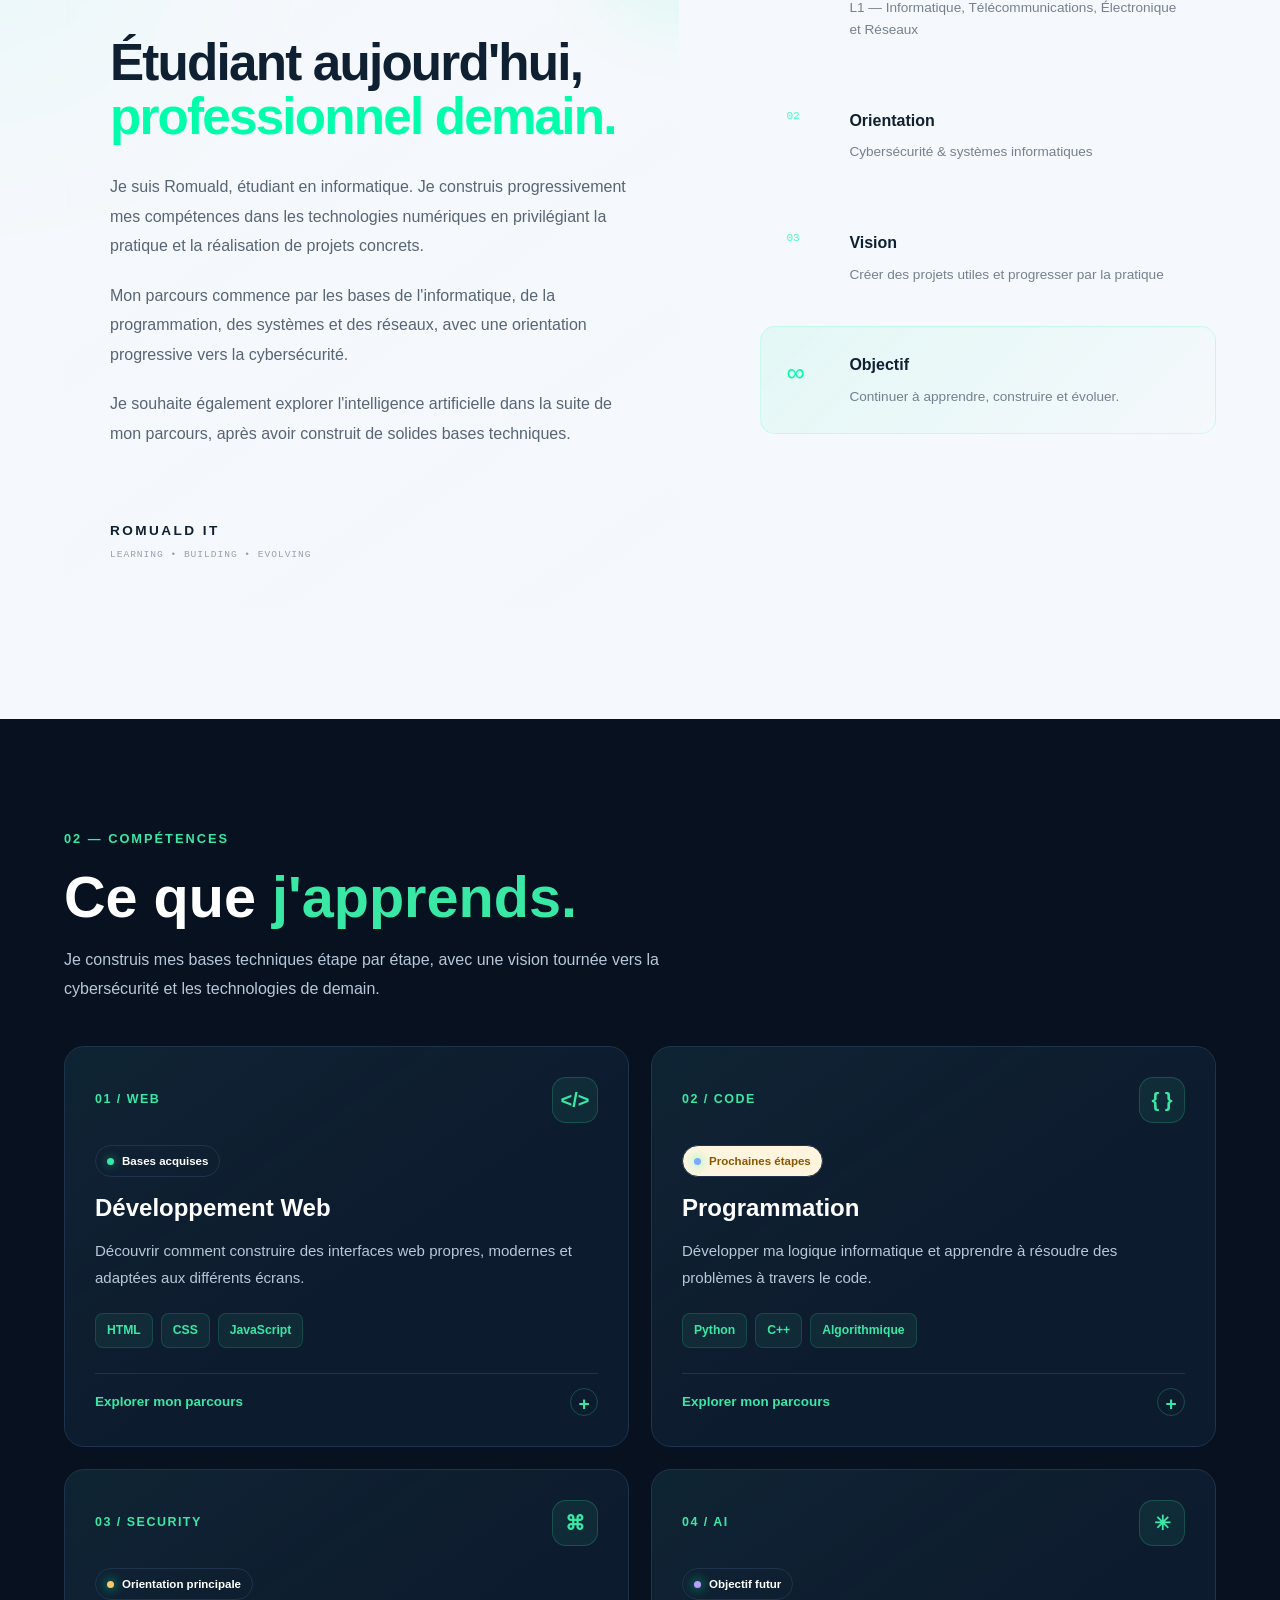
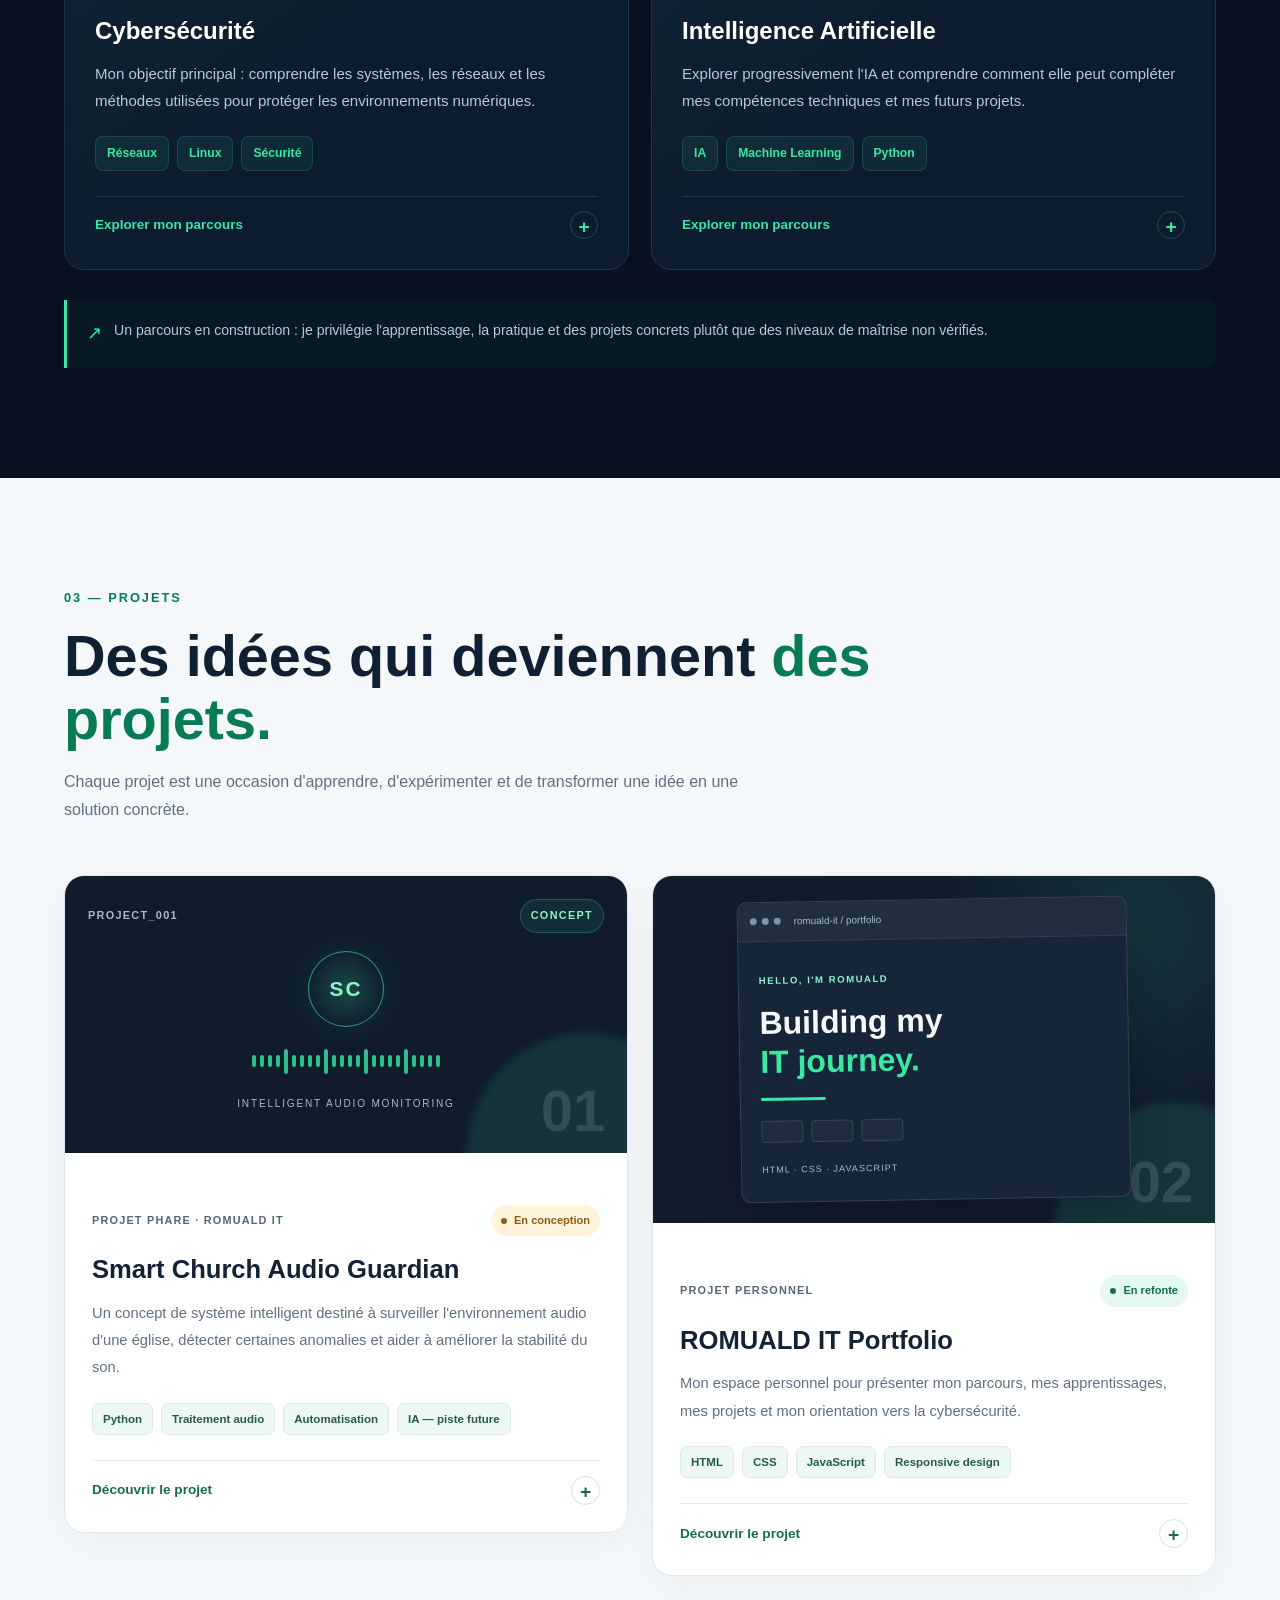
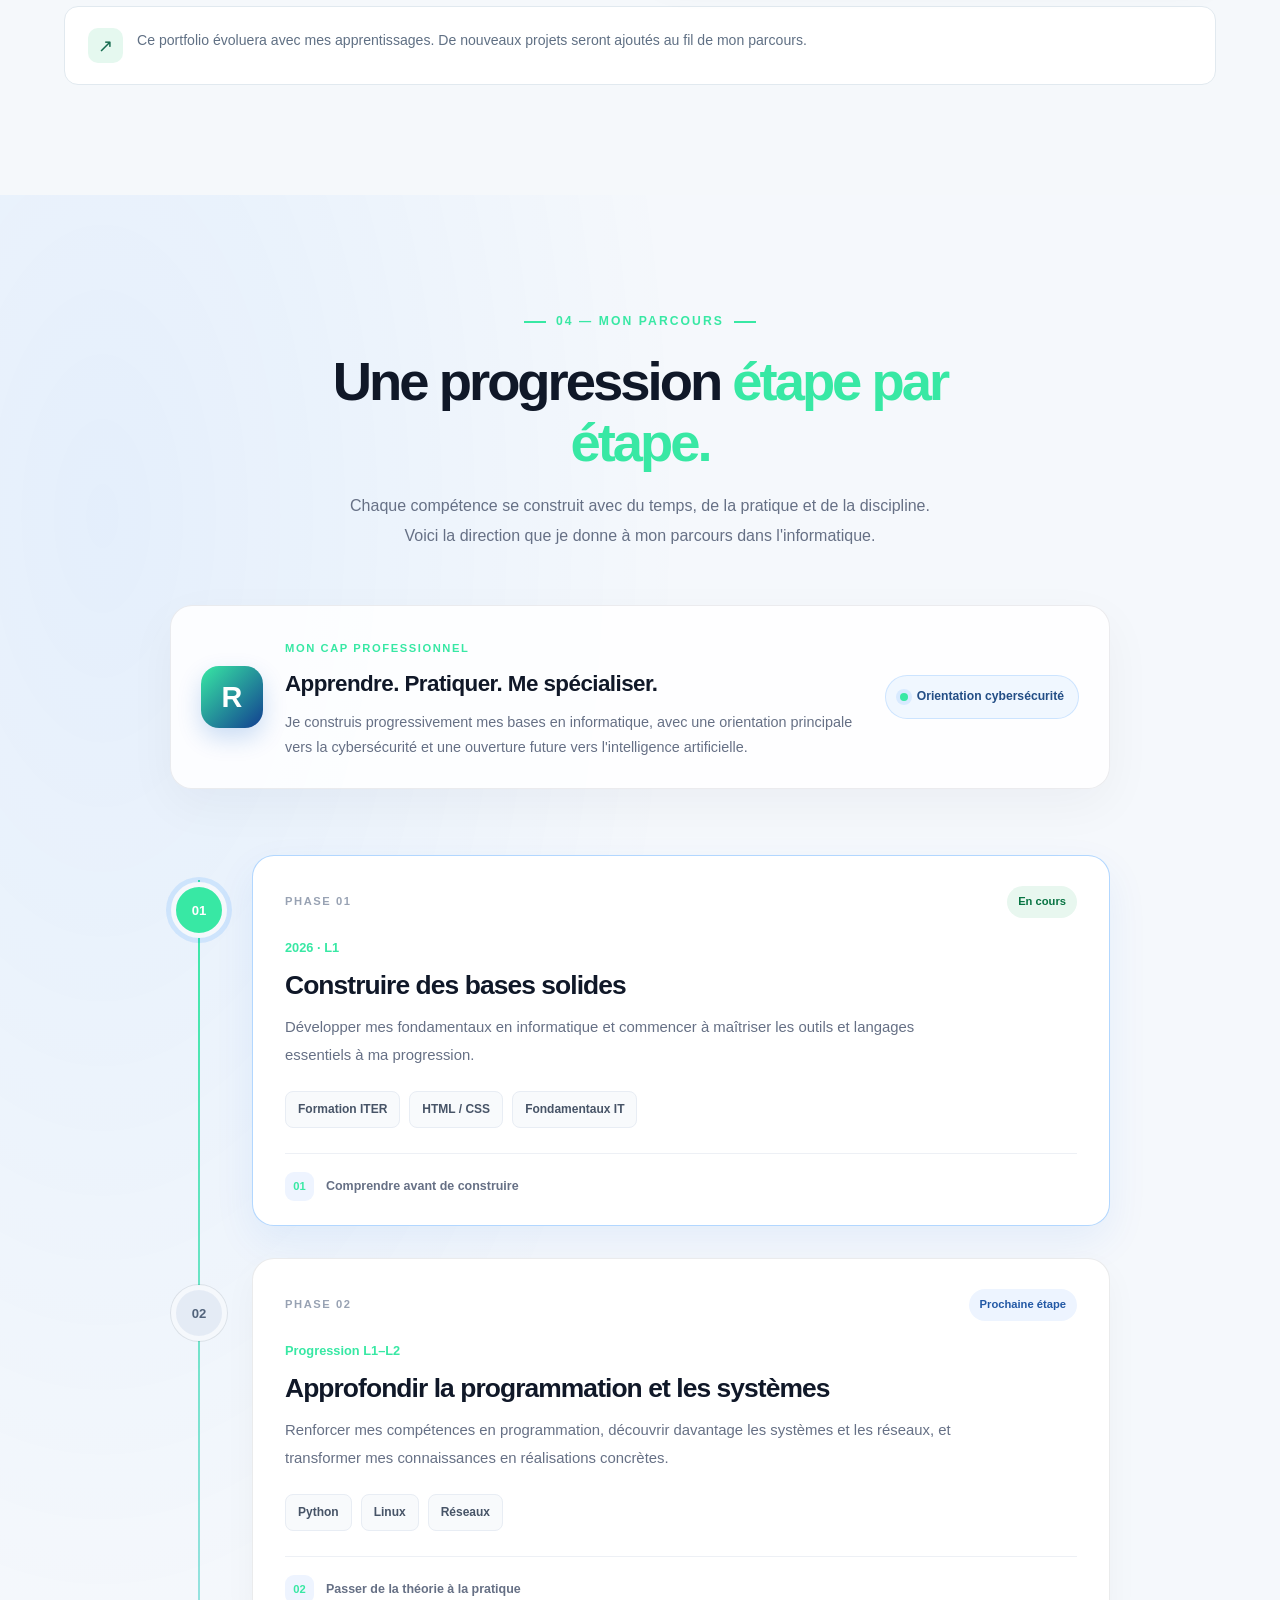
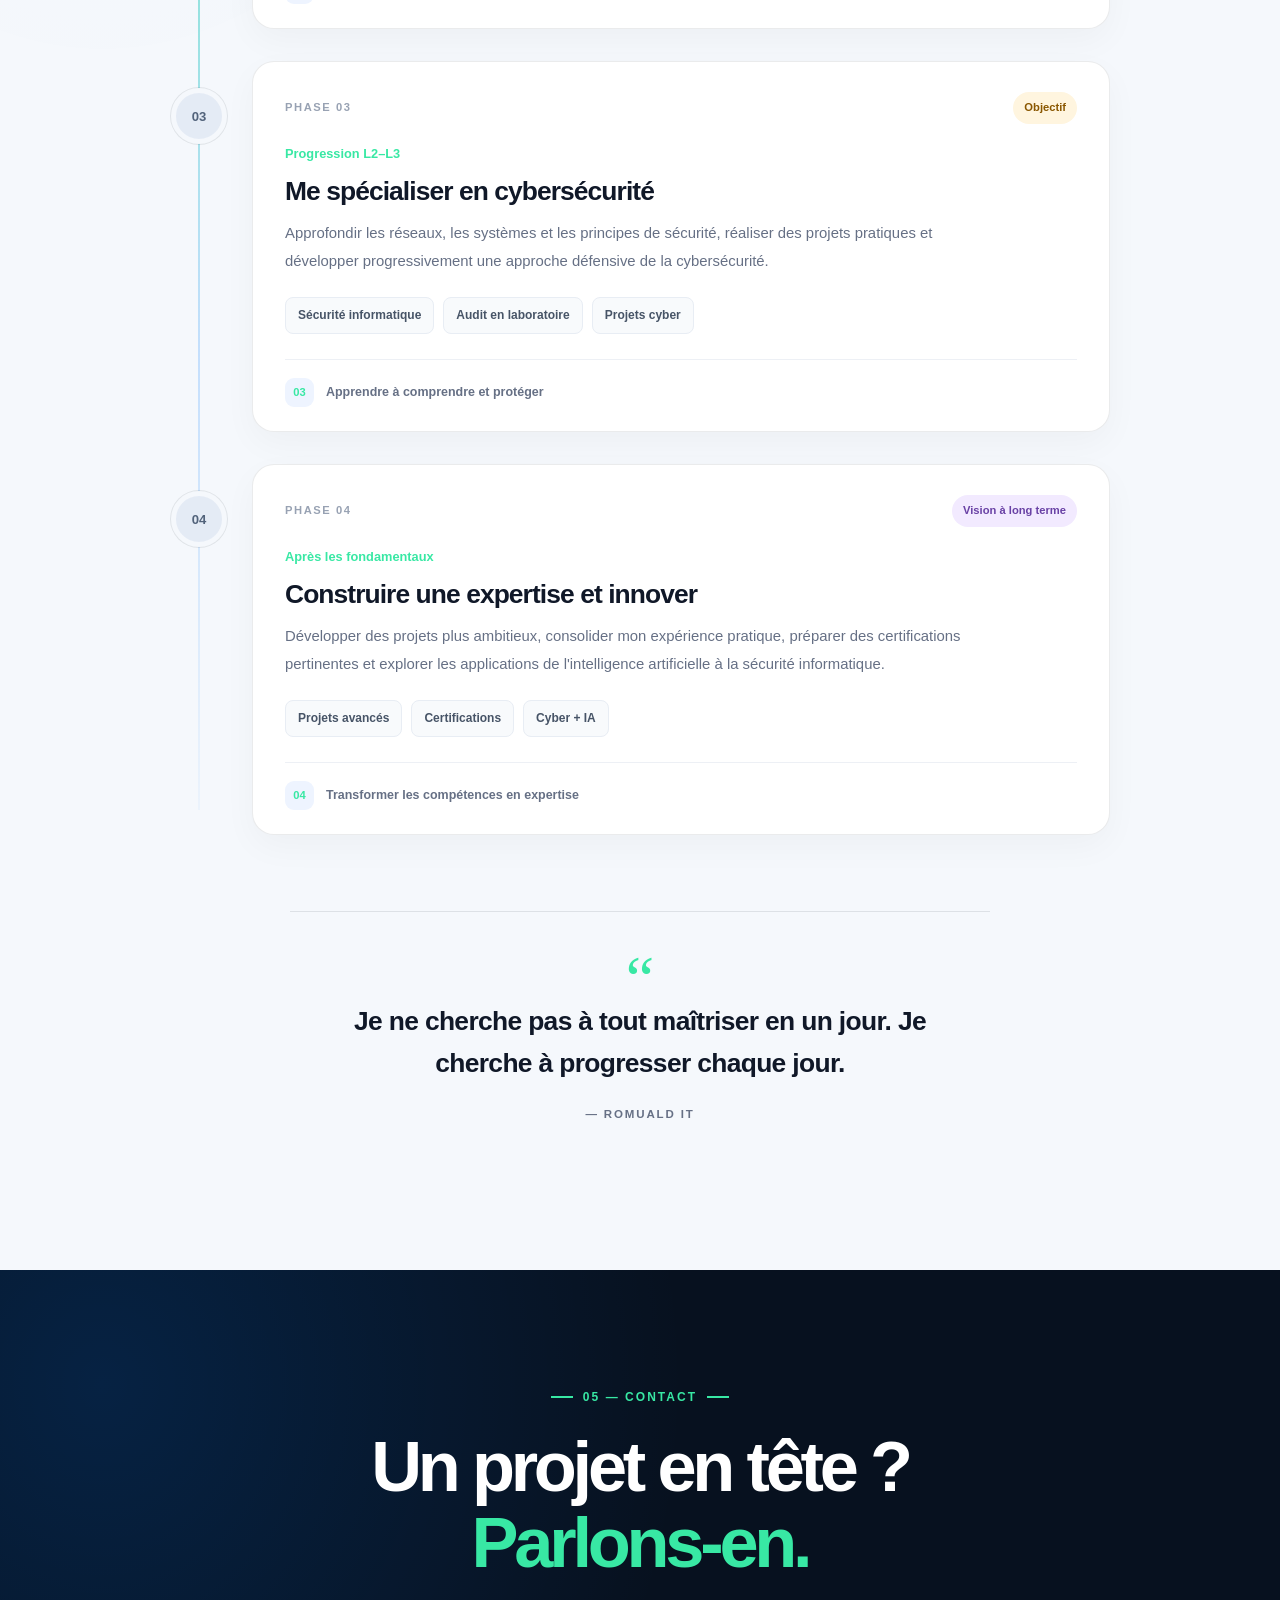
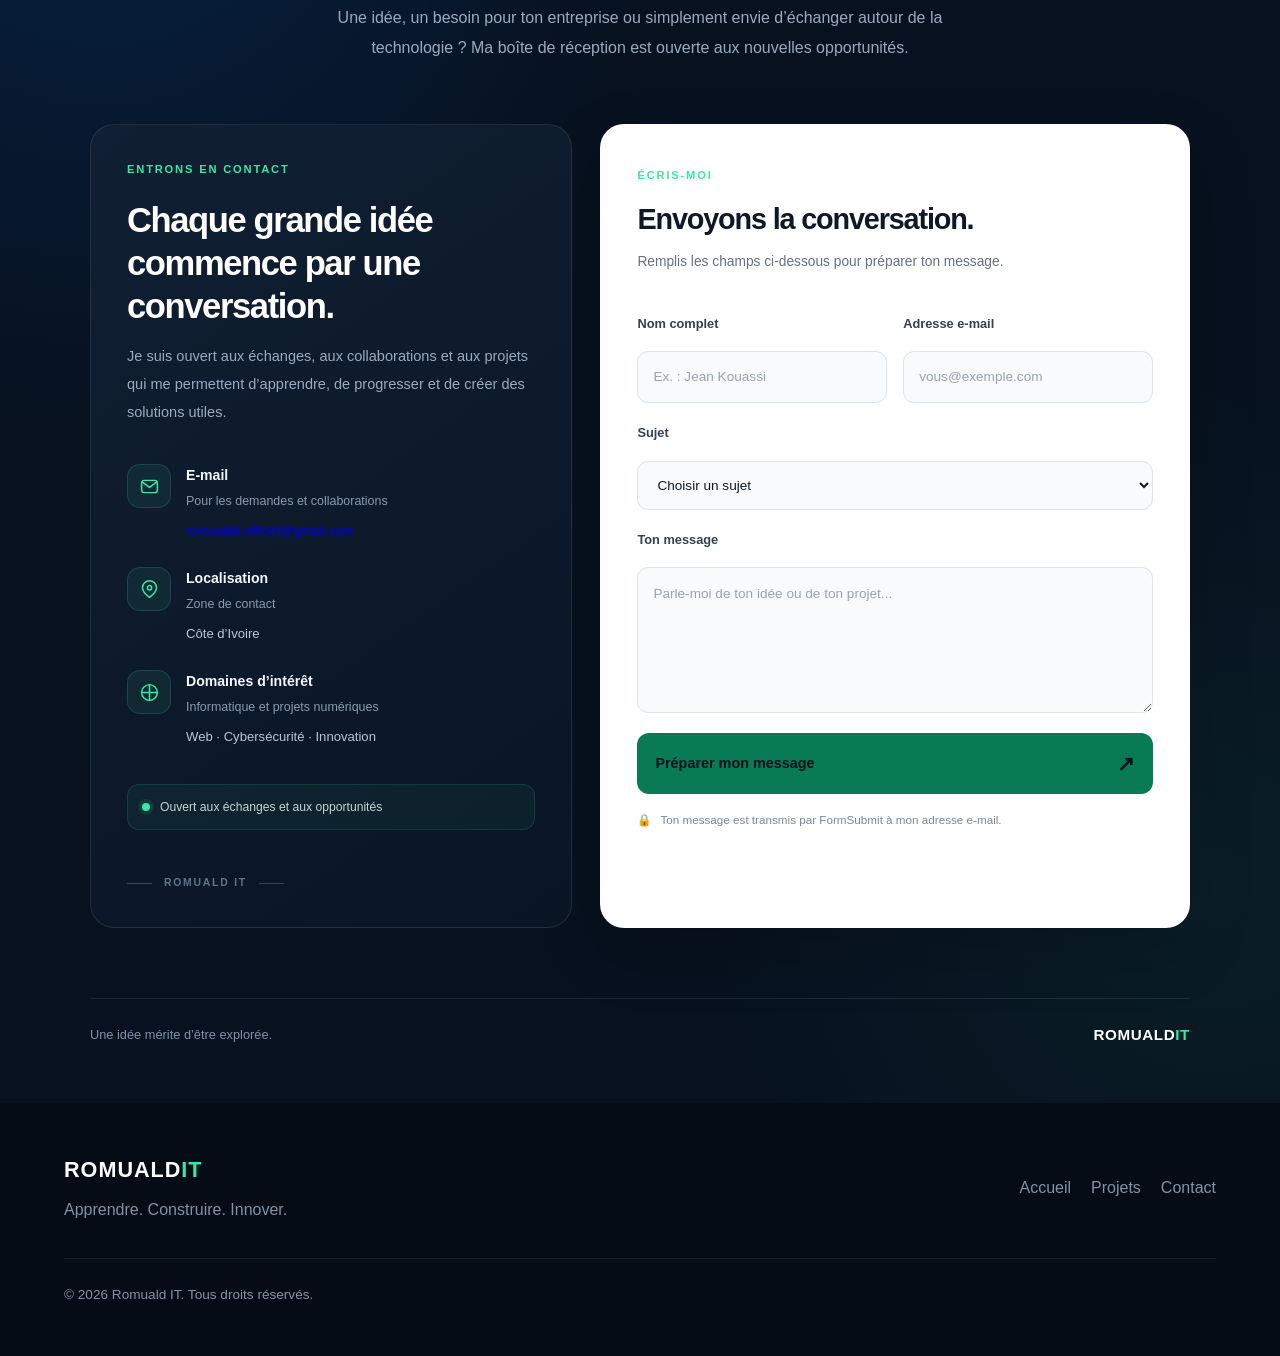
==== commit bd30da5a: "Add sitemap and canonical URLs for Google Search" ====
--- a/index.html
+++ b/index.html
@@ -9,11 +9,12 @@
     <meta name="description"
         content="Portfolio de Romuald IT, étudiant en informatique passionné par le développement et la cybersécurité.">
 
-    <meta name="author" content="Romuald IT">
+    <meta name="author" content="Romuald IT">
+    <link rel="canonical" href="https://romualditofficiel-cybers.github.io/Romuald-it-portfolio/">
 
     <title>Romuald IT | Portfolio</title>
 
-    <link rel="stylesheet" href="style.css">
+    <link rel="stylesheet" href="style.css?v=3">
     <link rel="icon" type="image/svg+xml" href="favicon.svg">
 </head>
 
--- a/style.css
+++ b/style.css
@@ -4521,7 +4521,23 @@
 .hero[id],
 .business-page .business-section[id] {
     scroll-margin-top: 86px;
-}
-
-
-
+}
+
+/* Contraste des titres sur les sections claires de la page services */
+.business-page {
+    color: var(--text-dark, #102033);
+}
+
+.business-page .business-hero,
+.business-page .business-process,
+.business-page .business-service-card,
+.business-page .business-contact-card {
+    color: #f1f5f9;
+}
+
+.business-page .business-section:not(.business-process) .business-heading > p:last-child,
+.business-page .business-disclaimer,
+.business-page .business-footer-inner p {
+    color: #53657c;
+    opacity: 1;
+}
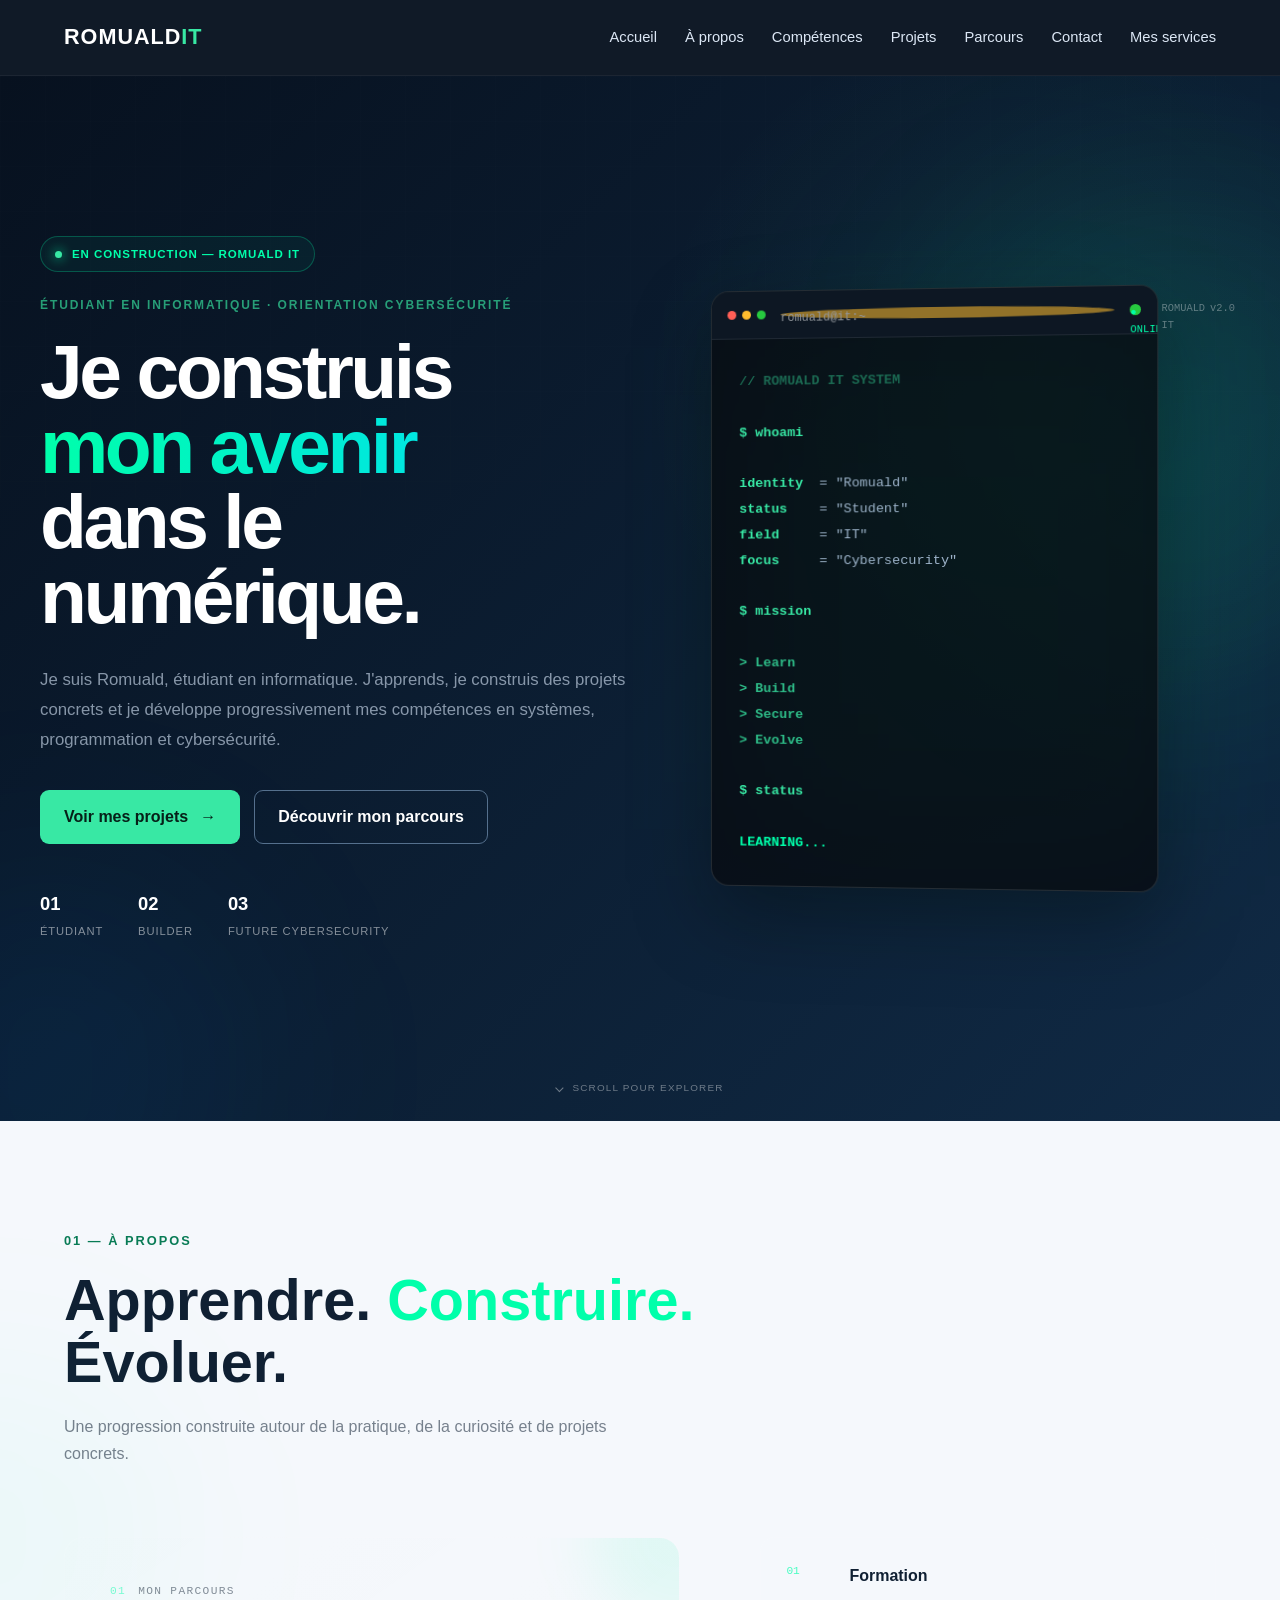
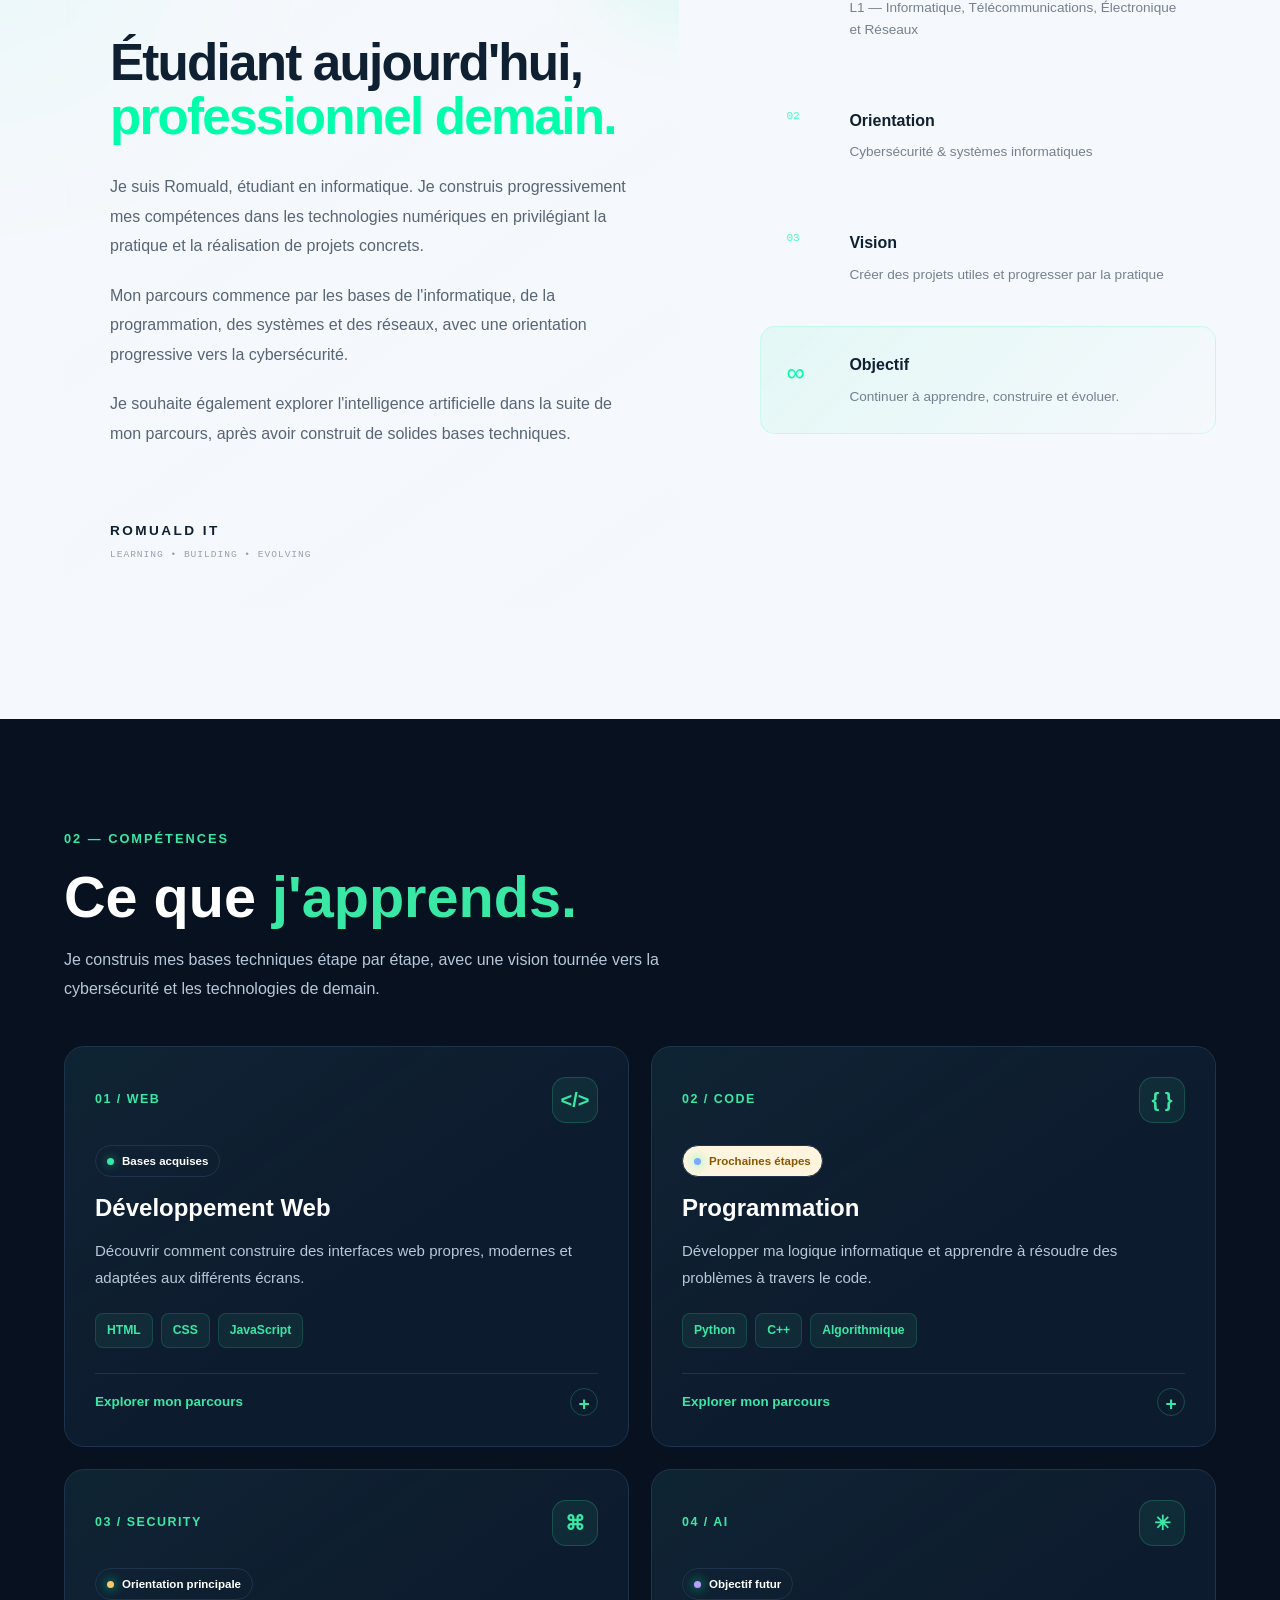
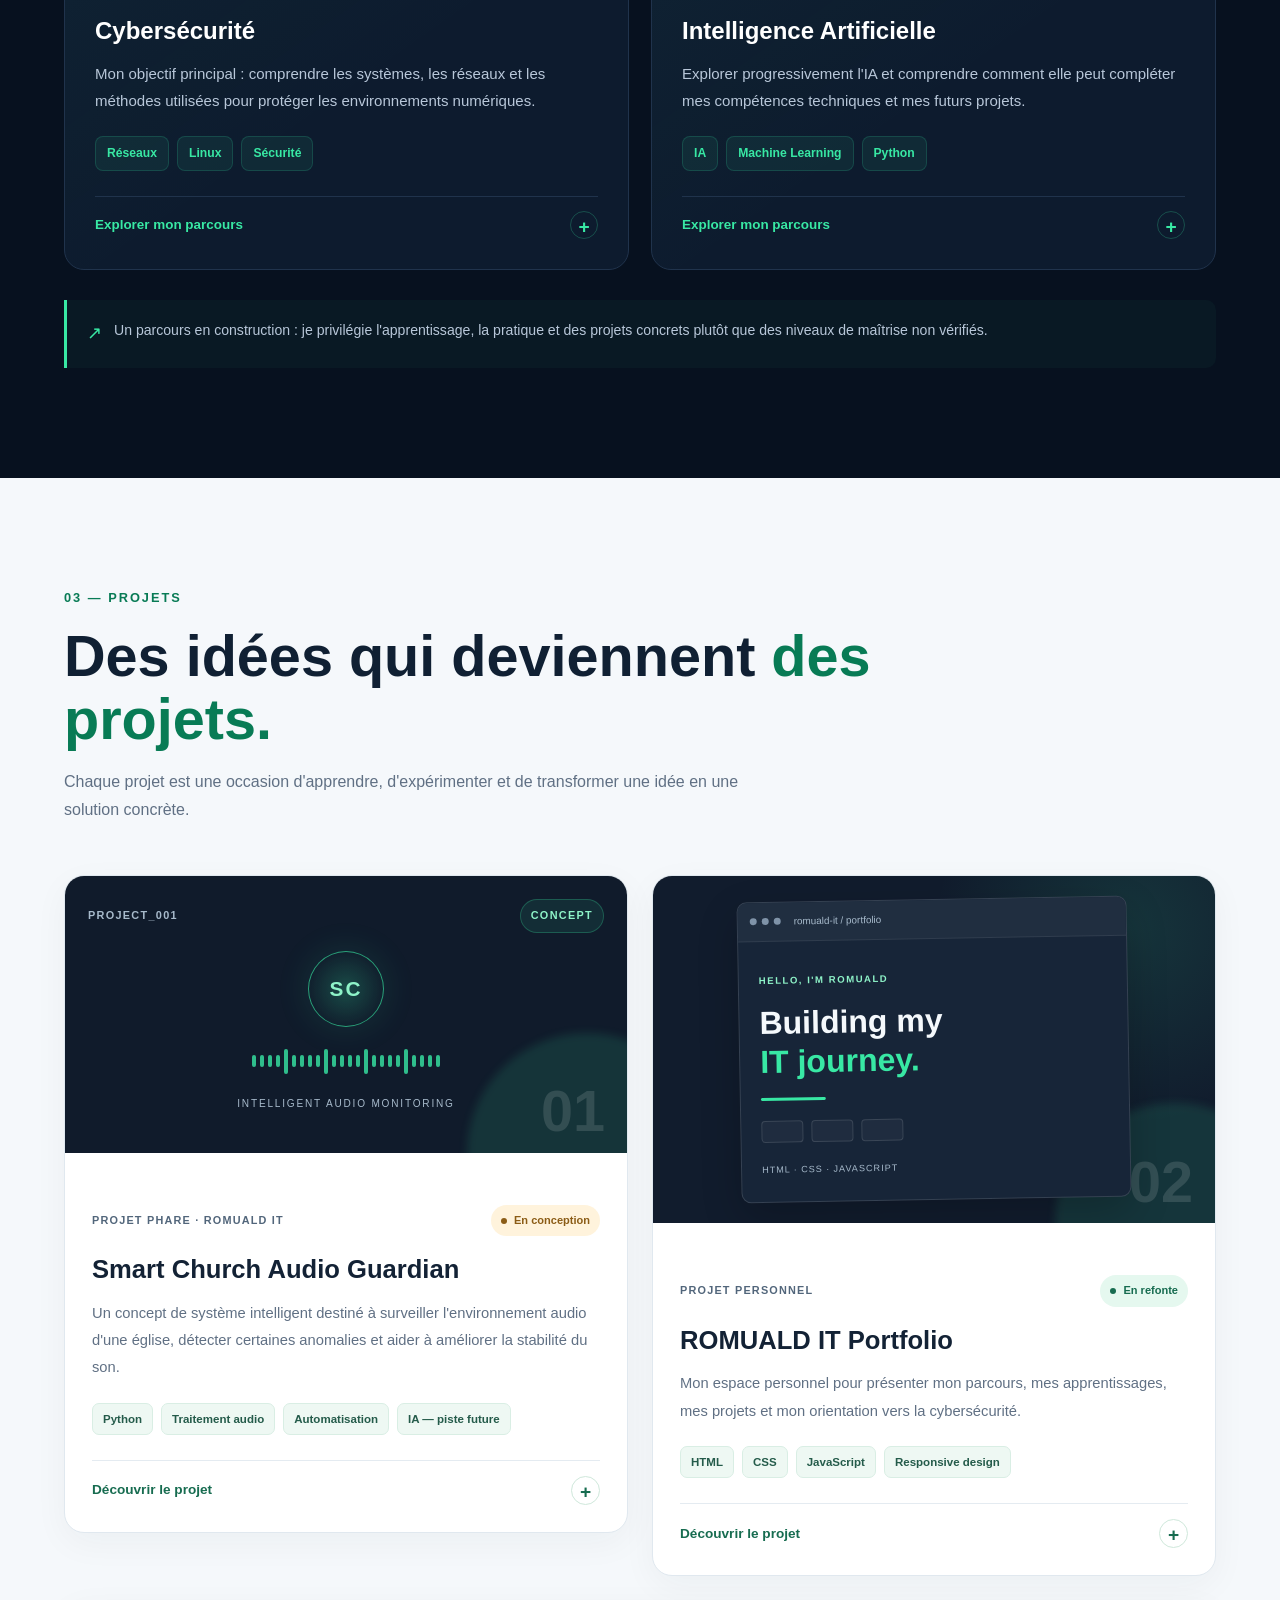
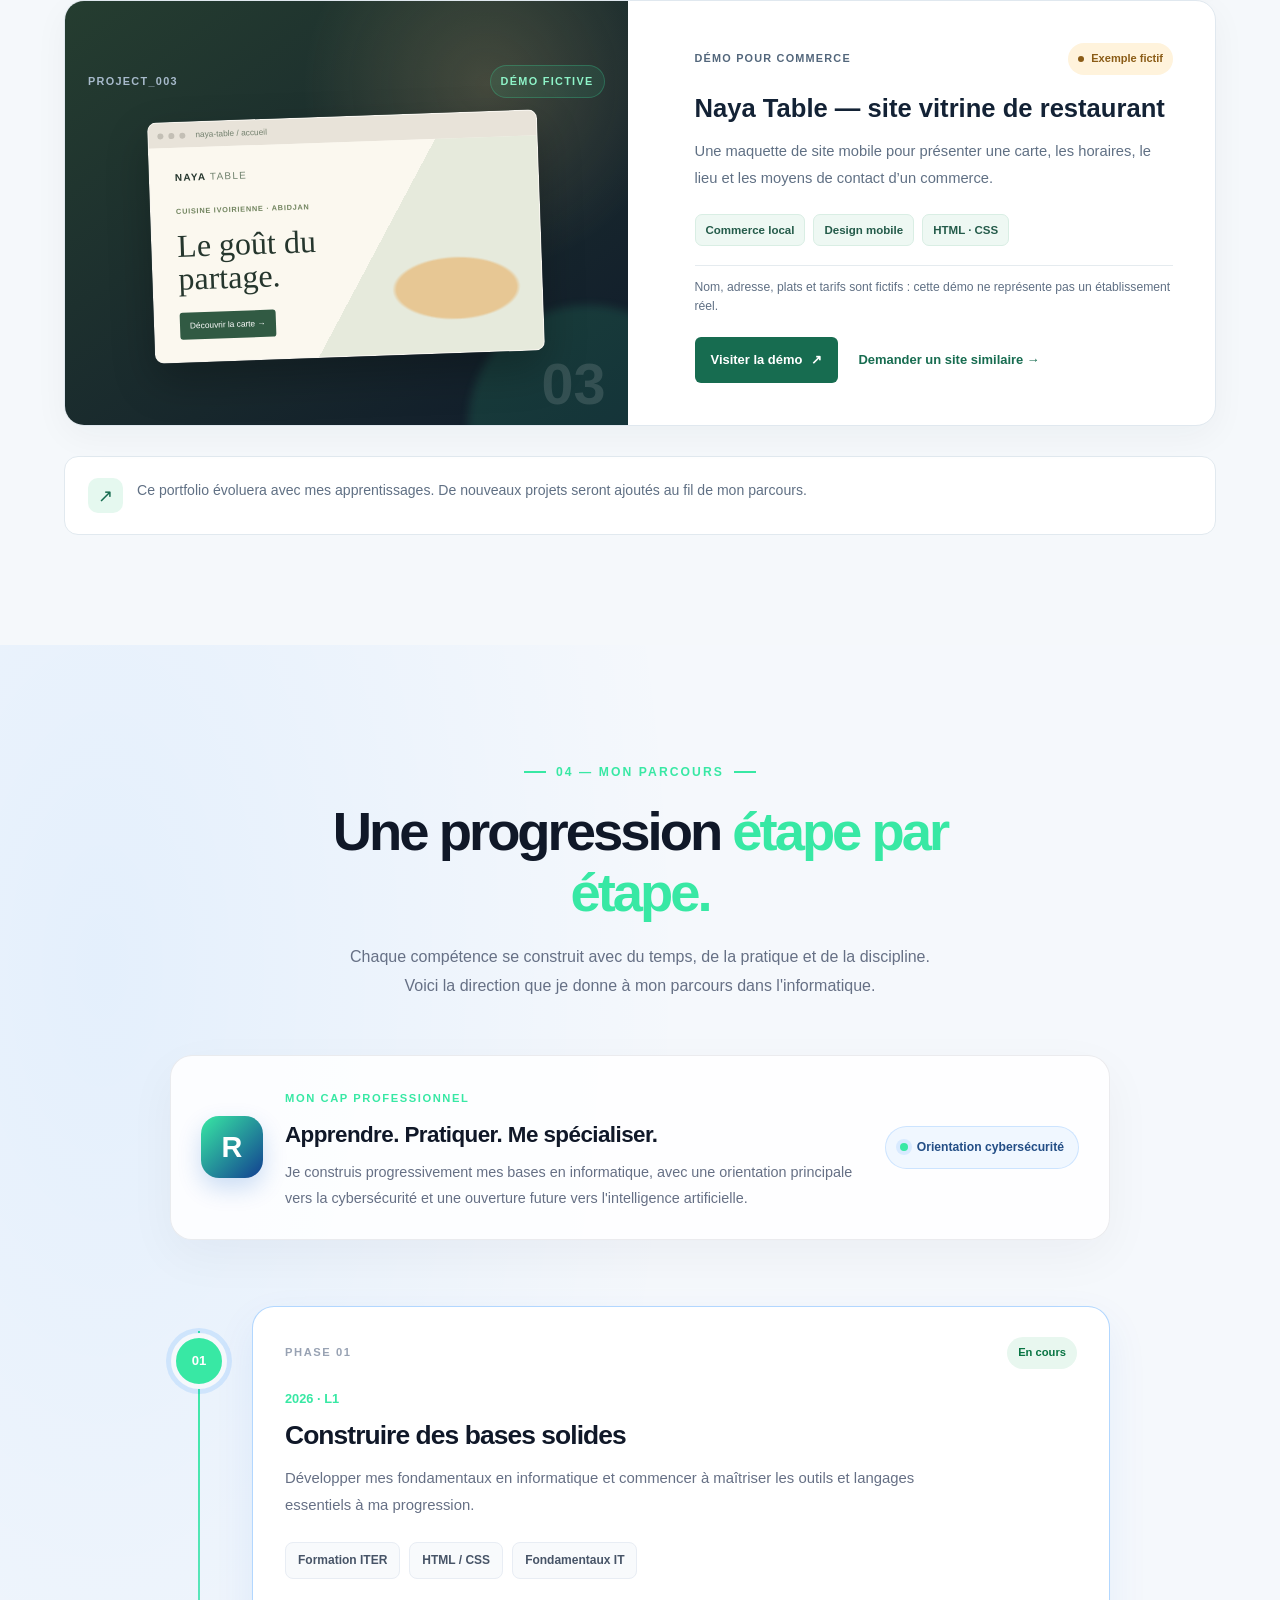
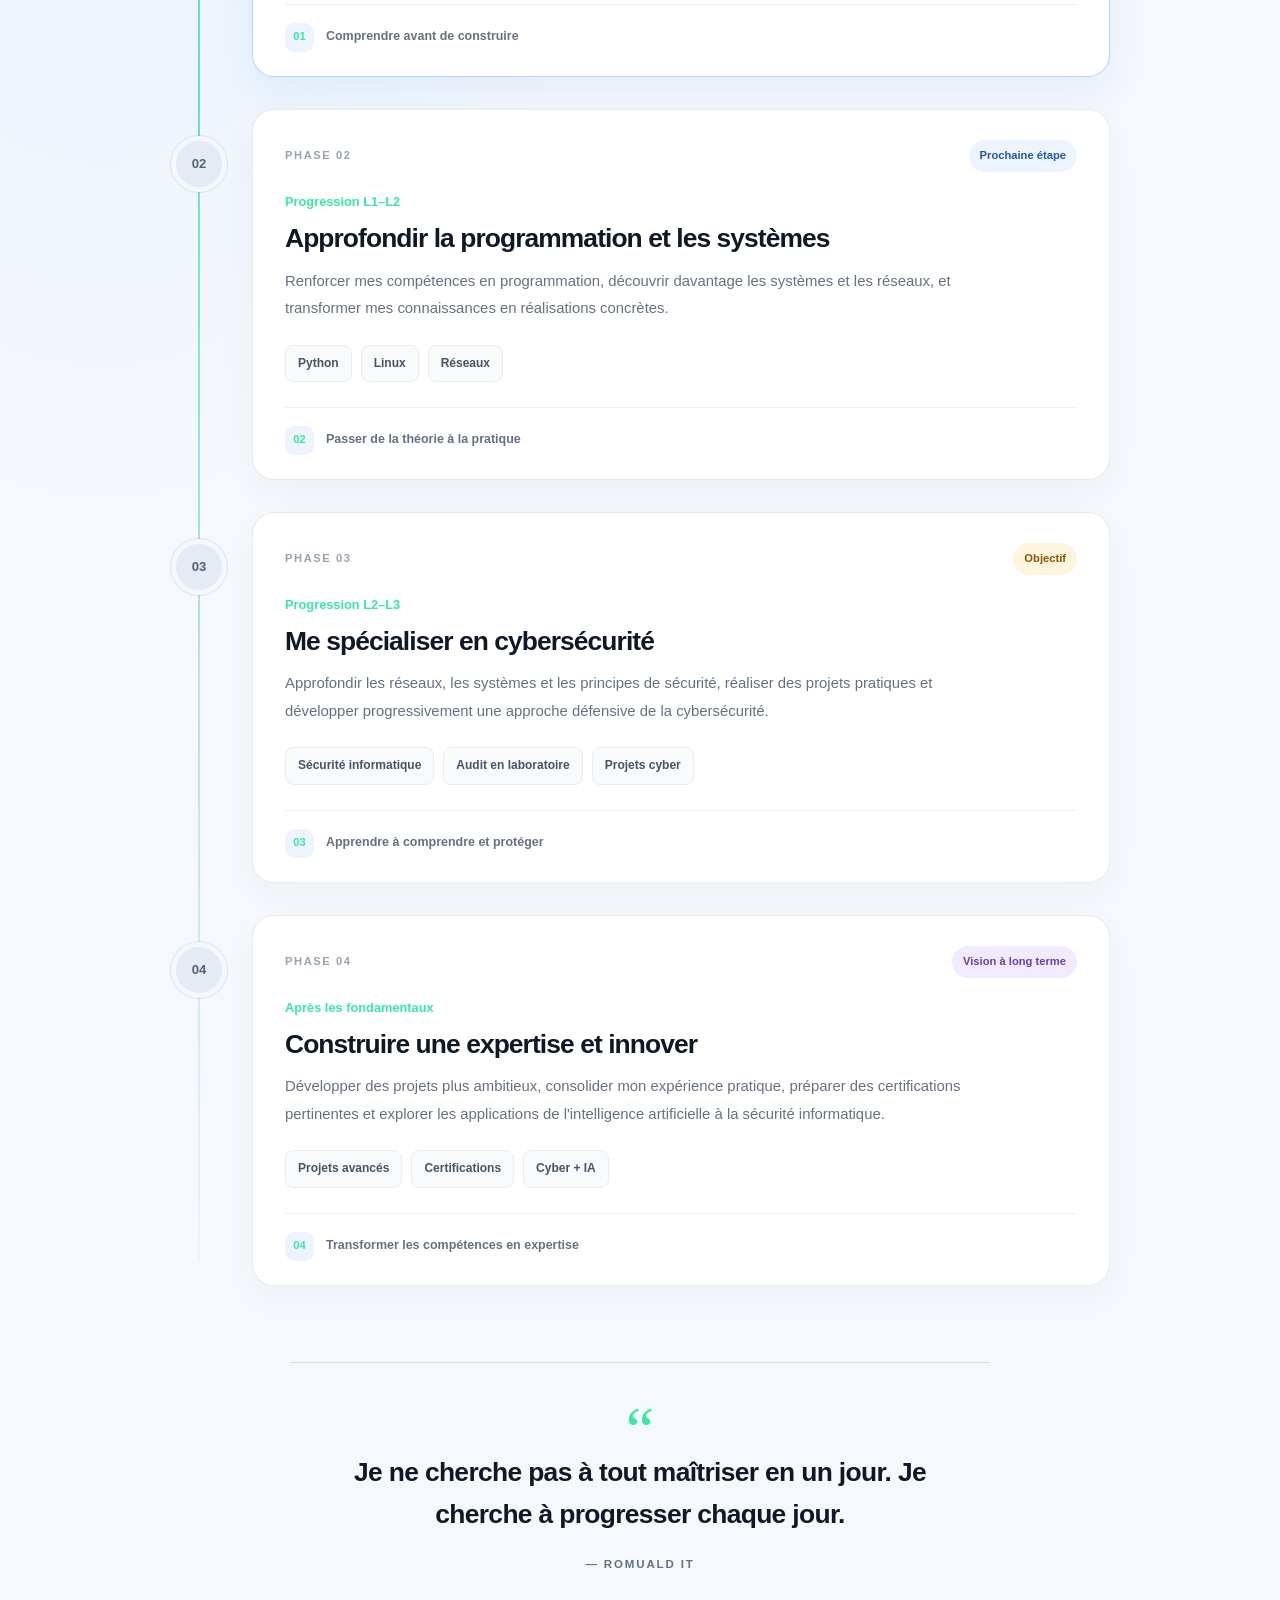
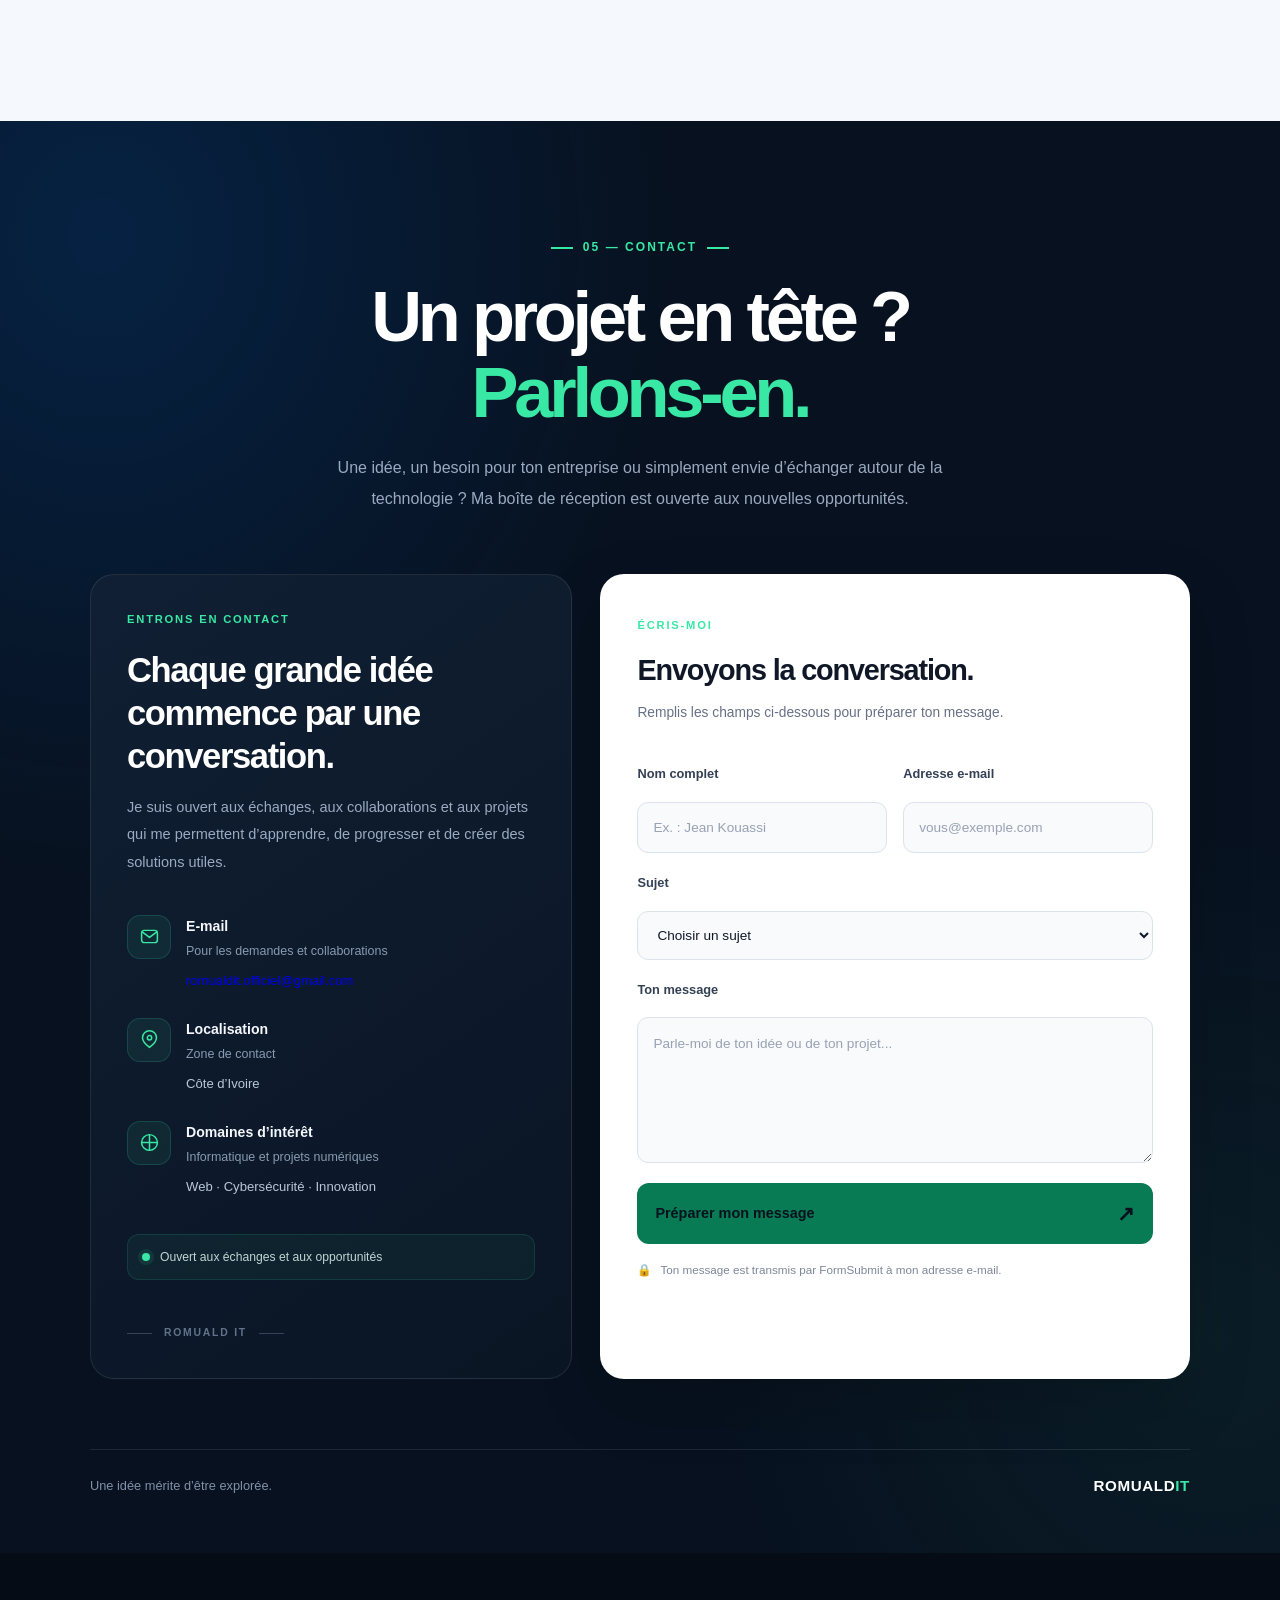
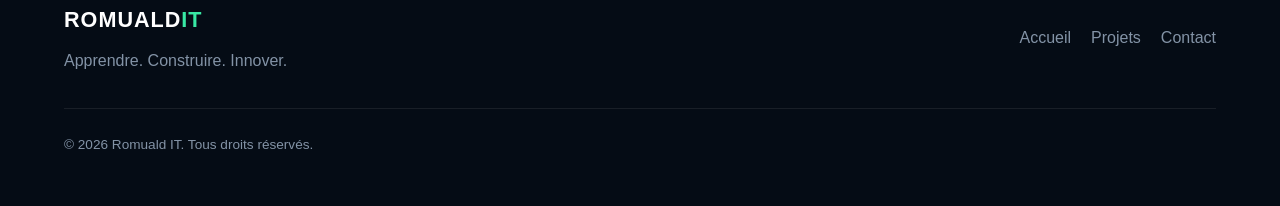
==== commit 9f5ea9ba: "Add fictional commerce demo to portfolio" ====
--- a/index.html
+++ b/index.html
@@ -9,12 +9,12 @@
     <meta name="description"
         content="Portfolio de Romuald IT, étudiant en informatique passionné par le développement et la cybersécurité.">
 
-    <meta name="author" content="Romuald IT">
+    <meta name="author" content="Romuald IT">
     <link rel="canonical" href="https://romualditofficiel-cybers.github.io/Romuald-it-portfolio/">
 
     <title>Romuald IT | Portfolio</title>
 
-    <link rel="stylesheet" href="style.css?v=3">
+    <link rel="stylesheet" href="style.css?v=4">
     <link rel="icon" type="image/svg+xml" href="favicon.svg">
 </head>
 
@@ -813,6 +813,50 @@
 
                 </div>
 
+            </article>
+
+
+            <!-- PROJET 03 — DÉMO COMMERCE FICTIVE -->
+            <article class="project-card project-business-demo">
+                <div class="project-visual project-visual-business">
+                    <div class="project-visual-top">
+                        <span class="project-code">PROJECT_003</span>
+                        <span class="project-visual-status">DÉMO FICTIVE</span>
+                    </div>
+                    <div class="business-preview-window" aria-hidden="true">
+                        <div class="business-preview-bar"><i></i><i></i><i></i><span>naya-table / accueil</span></div>
+                        <div class="business-preview-body">
+                            <span class="business-preview-brand">NAYA <b>TABLE</b></span>
+                            <span class="business-preview-kicker">CUISINE IVOIRIENNE · ABIDJAN</span>
+                            <strong>Le goût du partage.</strong>
+                            <span class="business-preview-cta">Découvrir la carte →</span>
+                        </div>
+                    </div>
+                    <span class="project-visual-index">03</span>
+                </div>
+                <div class="project-content">
+                    <div class="project-meta">
+                        <span class="project-category">DÉMO POUR COMMERCE</span>
+                        <span class="project-status status-concept">Exemple fictif</span>
+                    </div>
+                    <h3>Naya Table — site vitrine de restaurant</h3>
+                    <p class="project-description">
+                        Une maquette de site mobile pour présenter une carte,
+                        les horaires, le lieu et les moyens de contact d’un commerce.
+                    </p>
+                    <div class="project-tags">
+                        <span>Commerce local</span>
+                        <span>Design mobile</span>
+                        <span>HTML · CSS</span>
+                    </div>
+                    <p class="project-honesty-note business-demo-note">
+                        Nom, adresse, plats et tarifs sont fictifs : cette démo ne représente pas un établissement réel.
+                    </p>
+                    <div class="project-demo-actions">
+                        <a class="project-demo-primary" href="demo-commerce.html">Visiter la démo <span aria-hidden="true">↗</span></a>
+                        <a class="project-demo-secondary" href="Web-creation.html#contact-business">Demander un site similaire →</a>
+                    </div>
+                </div>
             </article>
 
         </div>
@@ -1299,4 +1343,3 @@
 
 
 
-
--- a/style.css
+++ b/style.css
@@ -4399,145 +4399,219 @@
 
 
 
-
-/* Lisibilité renforcée pour la page des services */
-.business-page {
-    color: #f1f5f9;
-}
-
-.business-page .business-lead,
-.business-page .business-heading > p:last-child,
-.business-page .business-contact-card > p:not(.business-eyebrow),
-.business-page .business-note,
-.business-page .business-disclaimer,
-.business-page .business-email,
-.business-page .business-footer-inner p {
-    color: #cbd5e1;
-    opacity: 1;
-}
-
-.business-page .business-lead,
-.business-page .business-heading > p:last-child,
-.business-page .business-contact-card > p:not(.business-eyebrow) {
-    font-size: 1.05rem;
-    line-height: 1.8;
-}
-
-.business-page .business-note,
-.business-page .business-disclaimer {
-    max-width: 75ch;
-    font-size: 0.96rem;
-    line-height: 1.75;
-}
-
-.business-page .business-code-header,
-.business-page .business-footer-inner p,
-.business-page .business-footer-inner > a:last-child {
-    font-size: 0.95rem;
-}
-
-.business-page .business-tag {
-    font-size: 0.88rem;
-}
-
-.business-page .business-email {
-    font-size: 1rem;
-    line-height: 1.7;
-}
-
-.business-page .business-form-group label {
-    color: #f1f5f9;
-    font-size: 1rem;
-}
-
-.business-page .business-form-group input,
-.business-page .business-form-group select,
-.business-page .business-form-group textarea {
-    color: #f8fafc;
-    font-size: 1rem;
-    line-height: 1.6;
-}
-
-.business-page .business-form-group input::placeholder,
-.business-page .business-form-group textarea::placeholder {
-    color: #aebdce;
-    opacity: 1;
-}
-
-.business-page .business-form-group select option {
-    color: #f8fafc;
-    background: #07111f;
-}
-
-.business-page .business-form-status {
-    color: #f1f5f9;
-    font-size: 1rem;
-}
-
-@media (max-width: 600px) {
-    .business-page .business-hero h1 {
-        font-size: clamp(2.25rem, 9vw, 3.2rem);
-        line-height: 1.15;
-    }
-
-    .business-page .business-lead,
-    .business-page .business-heading > p:last-child,
-    .business-page .business-contact-card > p:not(.business-eyebrow) {
-        font-size: 1rem;
-    }
-
-    .business-page .business-code-body {
-        font-size: 0.9rem;
-        line-height: 1.75;
-    }
-}
-
-.business-page .business-form-note {
-    max-width: 620px;
-    margin: 16px auto 0;
-    color: #cbd5e1;
-    font-size: 0.9rem;
-    line-height: 1.65;
-    text-align: left;
-}
-
-/* Ajustements constatés sur les captures mobiles */
-@media (max-width: 600px) {
-    .hero-container {
-        padding-left: 6%;
-        padding-right: 6%;
-    }
-
-    .hero-content {
-        min-width: 0;
-    }
-
-    .hero-small-title {
-        overflow-wrap: anywhere;
-    }
-}
-
+
+/* Lisibilité renforcée pour la page des services */
+.business-page {
+    color: #f1f5f9;
+}
+
+.business-page .business-lead,
+.business-page .business-heading > p:last-child,
+.business-page .business-contact-card > p:not(.business-eyebrow),
+.business-page .business-note,
+.business-page .business-disclaimer,
+.business-page .business-email,
+.business-page .business-footer-inner p {
+    color: #cbd5e1;
+    opacity: 1;
+}
+
+.business-page .business-lead,
+.business-page .business-heading > p:last-child,
+.business-page .business-contact-card > p:not(.business-eyebrow) {
+    font-size: 1.05rem;
+    line-height: 1.8;
+}
+
+.business-page .business-note,
+.business-page .business-disclaimer {
+    max-width: 75ch;
+    font-size: 0.96rem;
+    line-height: 1.75;
+}
+
+.business-page .business-code-header,
+.business-page .business-footer-inner p,
+.business-page .business-footer-inner > a:last-child {
+    font-size: 0.95rem;
+}
+
+.business-page .business-tag {
+    font-size: 0.88rem;
+}
+
+.business-page .business-email {
+    font-size: 1rem;
+    line-height: 1.7;
+}
+
+.business-page .business-form-group label {
+    color: #f1f5f9;
+    font-size: 1rem;
+}
+
+.business-page .business-form-group input,
+.business-page .business-form-group select,
+.business-page .business-form-group textarea {
+    color: #f8fafc;
+    font-size: 1rem;
+    line-height: 1.6;
+}
+
+.business-page .business-form-group input::placeholder,
+.business-page .business-form-group textarea::placeholder {
+    color: #aebdce;
+    opacity: 1;
+}
+
+.business-page .business-form-group select option {
+    color: #f8fafc;
+    background: #07111f;
+}
+
+.business-page .business-form-status {
+    color: #f1f5f9;
+    font-size: 1rem;
+}
+
+@media (max-width: 600px) {
+    .business-page .business-hero h1 {
+        font-size: clamp(2.25rem, 9vw, 3.2rem);
+        line-height: 1.15;
+    }
+
+    .business-page .business-lead,
+    .business-page .business-heading > p:last-child,
+    .business-page .business-contact-card > p:not(.business-eyebrow) {
+        font-size: 1rem;
+    }
+
+    .business-page .business-code-body {
+        font-size: 0.9rem;
+        line-height: 1.75;
+    }
+}
+
+.business-page .business-form-note {
+    max-width: 620px;
+    margin: 16px auto 0;
+    color: #cbd5e1;
+    font-size: 0.9rem;
+    line-height: 1.65;
+    text-align: left;
+}
+
+/* Ajustements constatés sur les captures mobiles */
+@media (max-width: 600px) {
+    .hero-container {
+        padding-left: 6%;
+        padding-right: 6%;
+    }
+
+    .hero-content {
+        min-width: 0;
+    }
+
+    .hero-small-title {
+        overflow-wrap: anywhere;
+    }
+}
+
 .section[id],
 .hero[id],
-.business-page .business-section[id] {
-    scroll-margin-top: 86px;
-}
-
-/* Contraste des titres sur les sections claires de la page services */
-.business-page {
-    color: var(--text-dark, #102033);
-}
-
-.business-page .business-hero,
-.business-page .business-process,
-.business-page .business-service-card,
-.business-page .business-contact-card {
-    color: #f1f5f9;
-}
-
-.business-page .business-section:not(.business-process) .business-heading > p:last-child,
-.business-page .business-disclaimer,
-.business-page .business-footer-inner p {
-    color: #53657c;
-    opacity: 1;
-}
+.business-page .business-section[id] {
+    scroll-margin-top: 86px;
+}
+
+
+
+/* Contraste des titres sur les sections claires de la page services */
+.business-page {
+    color: var(--text-dark, #102033);
+}
+
+.business-page .business-hero,
+.business-page .business-process,
+.business-page .business-service-card,
+.business-page .business-contact-card {
+    color: #f1f5f9;
+}
+
+.business-page .business-section:not(.business-process) .business-heading > p:last-child,
+.business-page .business-disclaimer,
+.business-page .business-footer-inner p {
+    color: #53657c;
+    opacity: 1;
+}
+
+
+/* PROJET DÉMO — SITE DE COMMERCE */
+.project-business-demo {
+    grid-column: 1 / -1;
+    display: grid !important;
+    grid-template-columns: minmax(0, 1fr) minmax(0, 1fr);
+    align-items: stretch;
+}
+.project-business-demo .project-visual-business {
+    min-height: 360px;
+    justify-content: center;
+    background: radial-gradient(circle at 75% 20%, rgba(232, 184, 120, .2), transparent 34%), linear-gradient(145deg, #253d30, #101b2b);
+}
+.business-preview-window {
+    position: relative;
+    z-index: 1;
+    width: min(100%, 390px);
+    margin: 18px auto 4px;
+    overflow: hidden;
+    border: 1px solid rgba(255,255,255,.18);
+    border-radius: 9px;
+    background: #f7f4ed;
+    box-shadow: 0 18px 42px rgba(0,0,0,.25);
+    transform: rotate(-2deg);
+}
+.business-preview-bar {
+    display: flex;
+    align-items: center;
+    gap: 5px;
+    height: 25px;
+    padding: 0 9px;
+    background: #e8e3d9;
+}
+.business-preview-bar i { width: 6px; height: 6px; border-radius: 50%; background: #c3bfb5; }
+.business-preview-bar span { margin-left: 5px; color: #73806e; font-size: .52rem; }
+.business-preview-body {
+    min-height: 205px;
+    padding: 22px 25px;
+    display: flex;
+    flex-direction: column;
+    align-items: flex-start;
+    gap: 12px;
+    background: radial-gradient(ellipse at 78% 70%, #e7c794 0 14%, transparent 15%), linear-gradient(120deg, #fbf8ef 0 56%, #e6eadc 56%);
+    color: #25362d;
+}
+.business-preview-brand { font-size: .62rem; font-weight: 850; letter-spacing: .13em; }
+.business-preview-brand b { color: #6e806c; font-weight: 500; }
+.business-preview-kicker { margin-top: 8px; color: #71845f; font-size: .46rem; font-weight: 800; letter-spacing: .1em; }
+.business-preview-body strong { max-width: 225px; font: 500 clamp(1.4rem, 2.5vw, 2rem)/1.05 Georgia, serif; }
+.business-preview-cta { margin-top: 4px; padding: 7px 10px; border-radius: 3px; background: #315a43; color: white; font-size: .52rem; }
+.project-business-demo .project-content { justify-content: center; padding: clamp(24px, 4vw, 42px); }
+.project-business-demo .business-demo-note { margin: -6px 0 20px; padding-top: 12px; border-top: 1px solid #e5ebef; font-size: .76rem; }
+.project-demo-actions { display: flex; flex-wrap: wrap; align-items: center; gap: 12px 20px; margin-top: auto; }
+.project-demo-primary, .project-demo-secondary { display: inline-flex; align-items: center; gap: 9px; font-size: .81rem; font-weight: 800; }
+.project-demo-primary { padding: 13px 16px; border-radius: 6px; background: #176c50; color: #fff; }
+.project-demo-primary:hover { background: #0d3e2e; }
+.project-demo-secondary { color: #176c50; }
+.project-demo-secondary:hover { color: #0d3e2e; }
+.business-service-card .business-demo-link { display: inline-block; margin-top: 10px; color: #8ef3c8; border-color: rgba(56, 232, 164, .38); }
+.business-service-card .business-demo-link:hover { background: rgba(56, 232, 164, .1); }
+@media (max-width: 850px) {
+    .project-business-demo { grid-column: auto; display: flex !important; grid-template-columns: none; }
+    .project-business-demo .project-visual-business { min-height: 285px; }
+}
+@media (max-width: 600px) {
+    .project-business-demo .project-visual-business { min-height: 240px; }
+    .business-preview-window { width: min(100%, 320px); }
+    .business-preview-body { min-height: 170px; padding: 17px 19px; }
+    .project-demo-actions { align-items: stretch; flex-direction: column; }
+    .project-demo-primary { justify-content: center; }
+}
